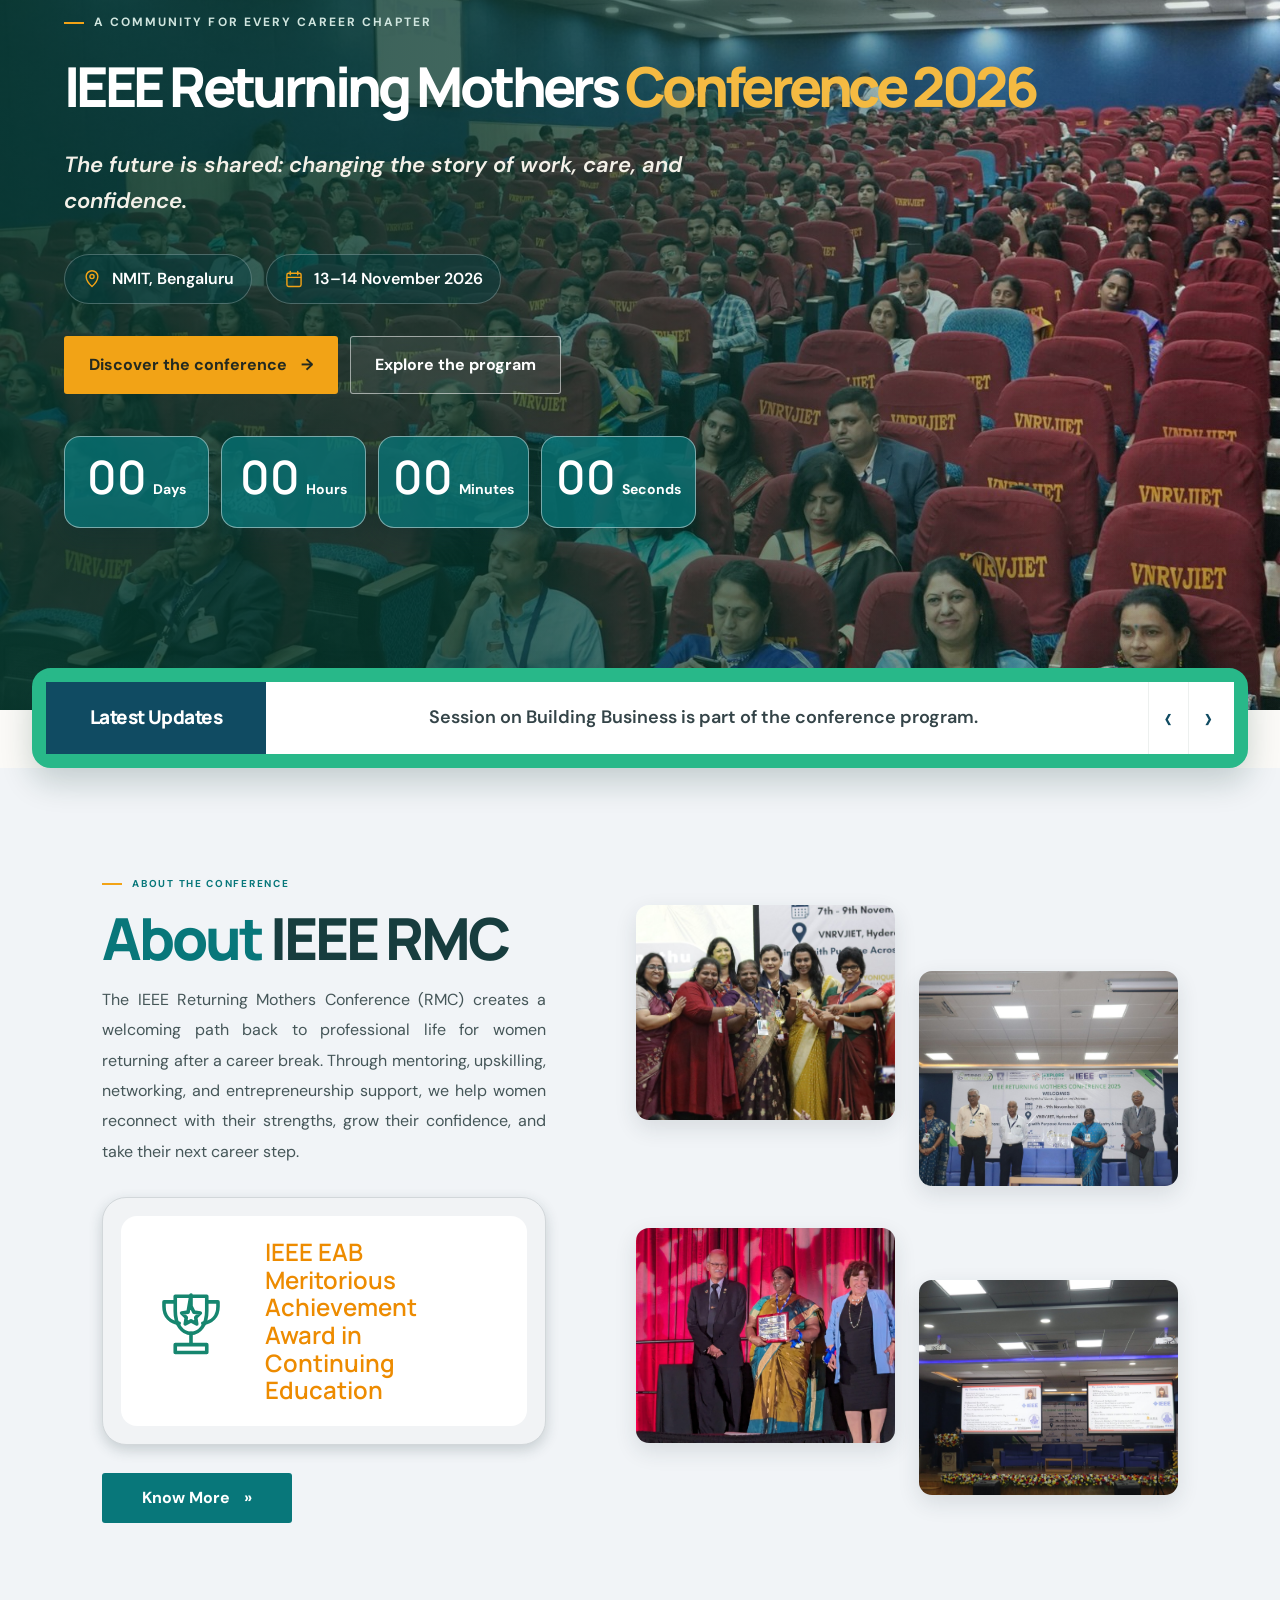
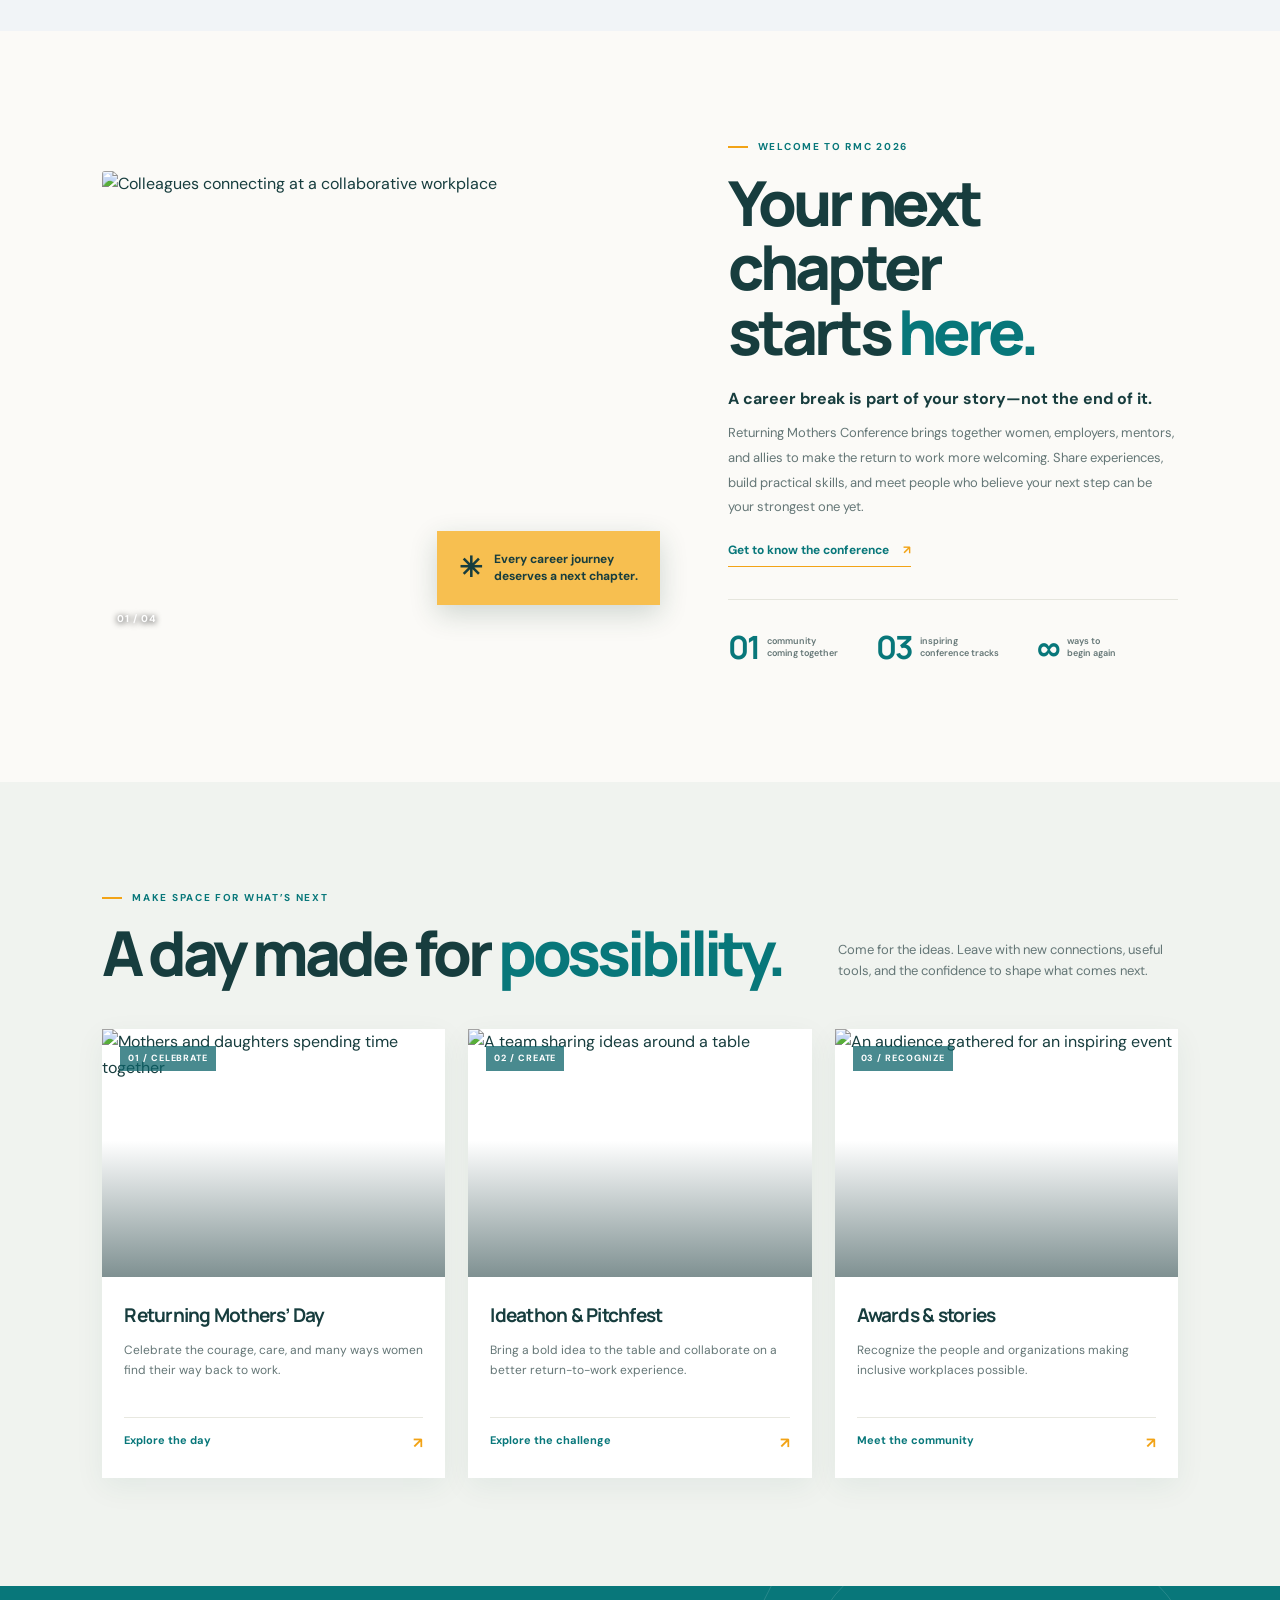
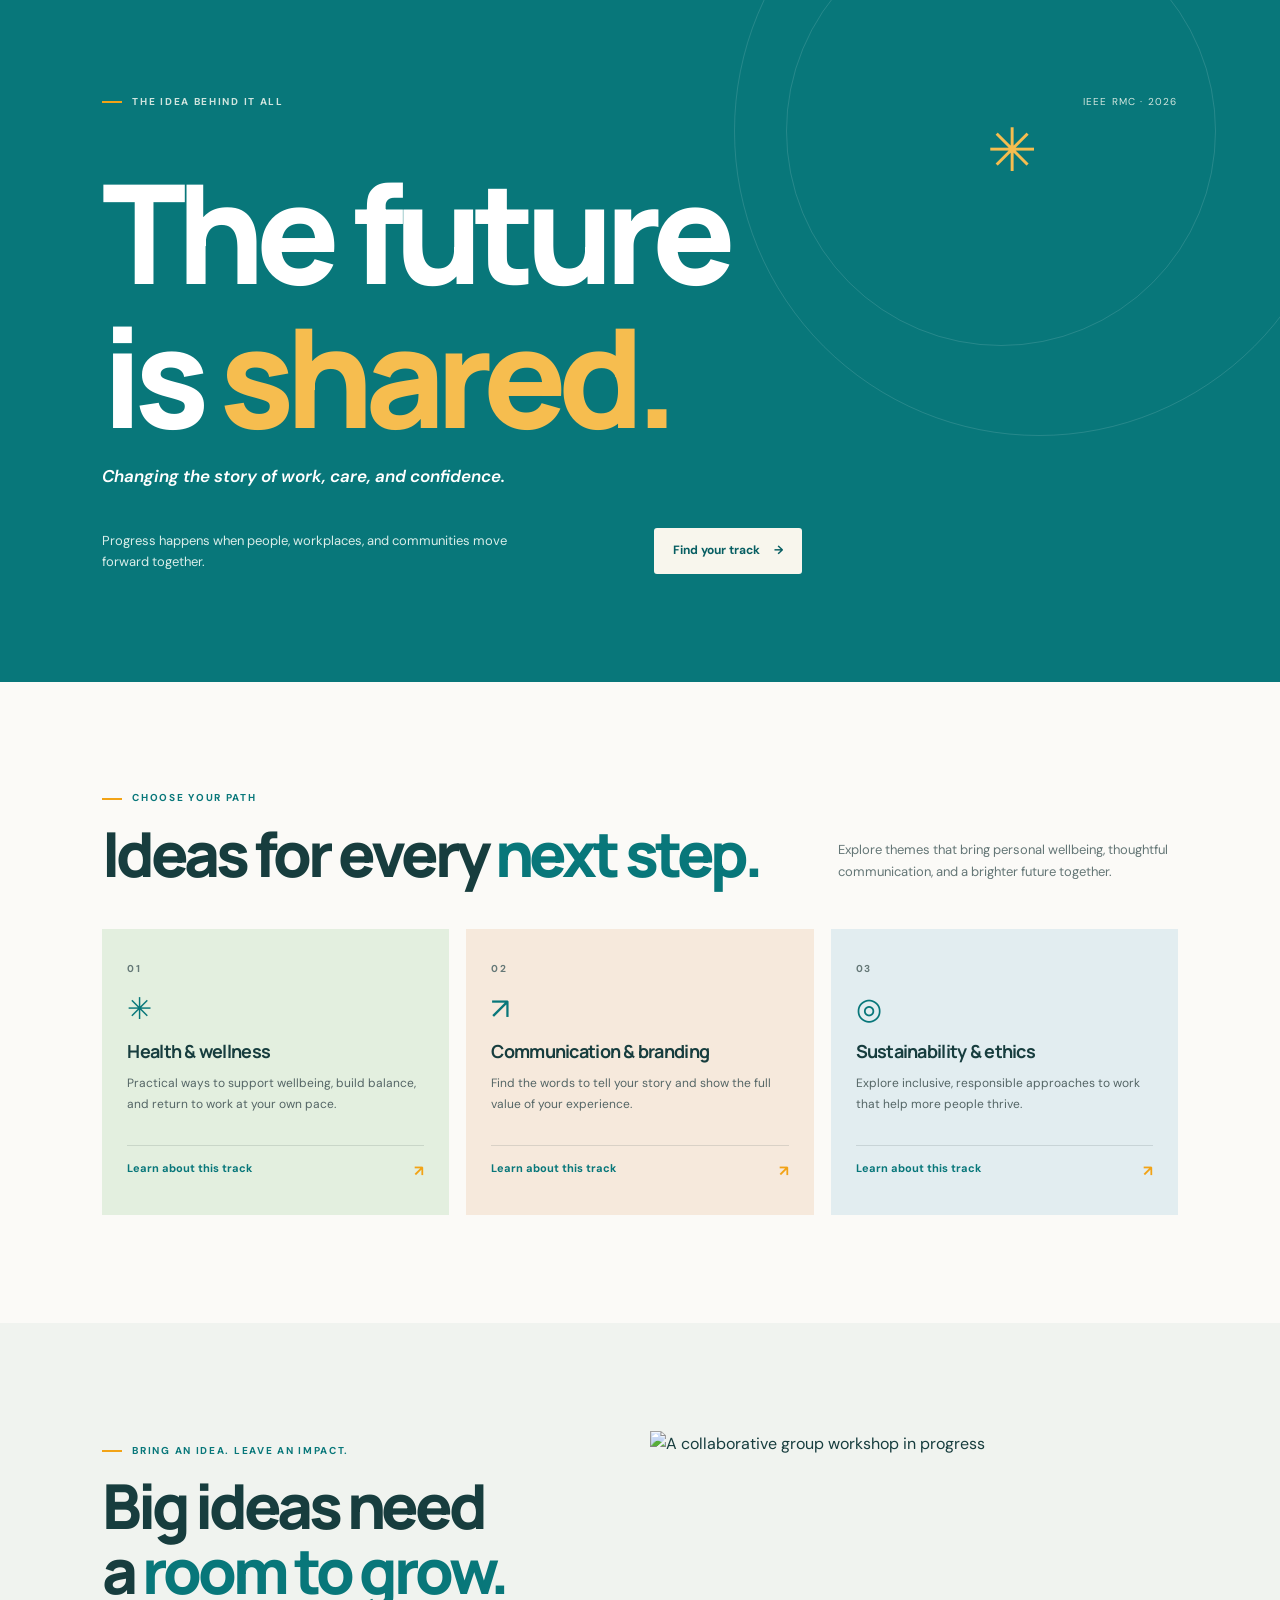
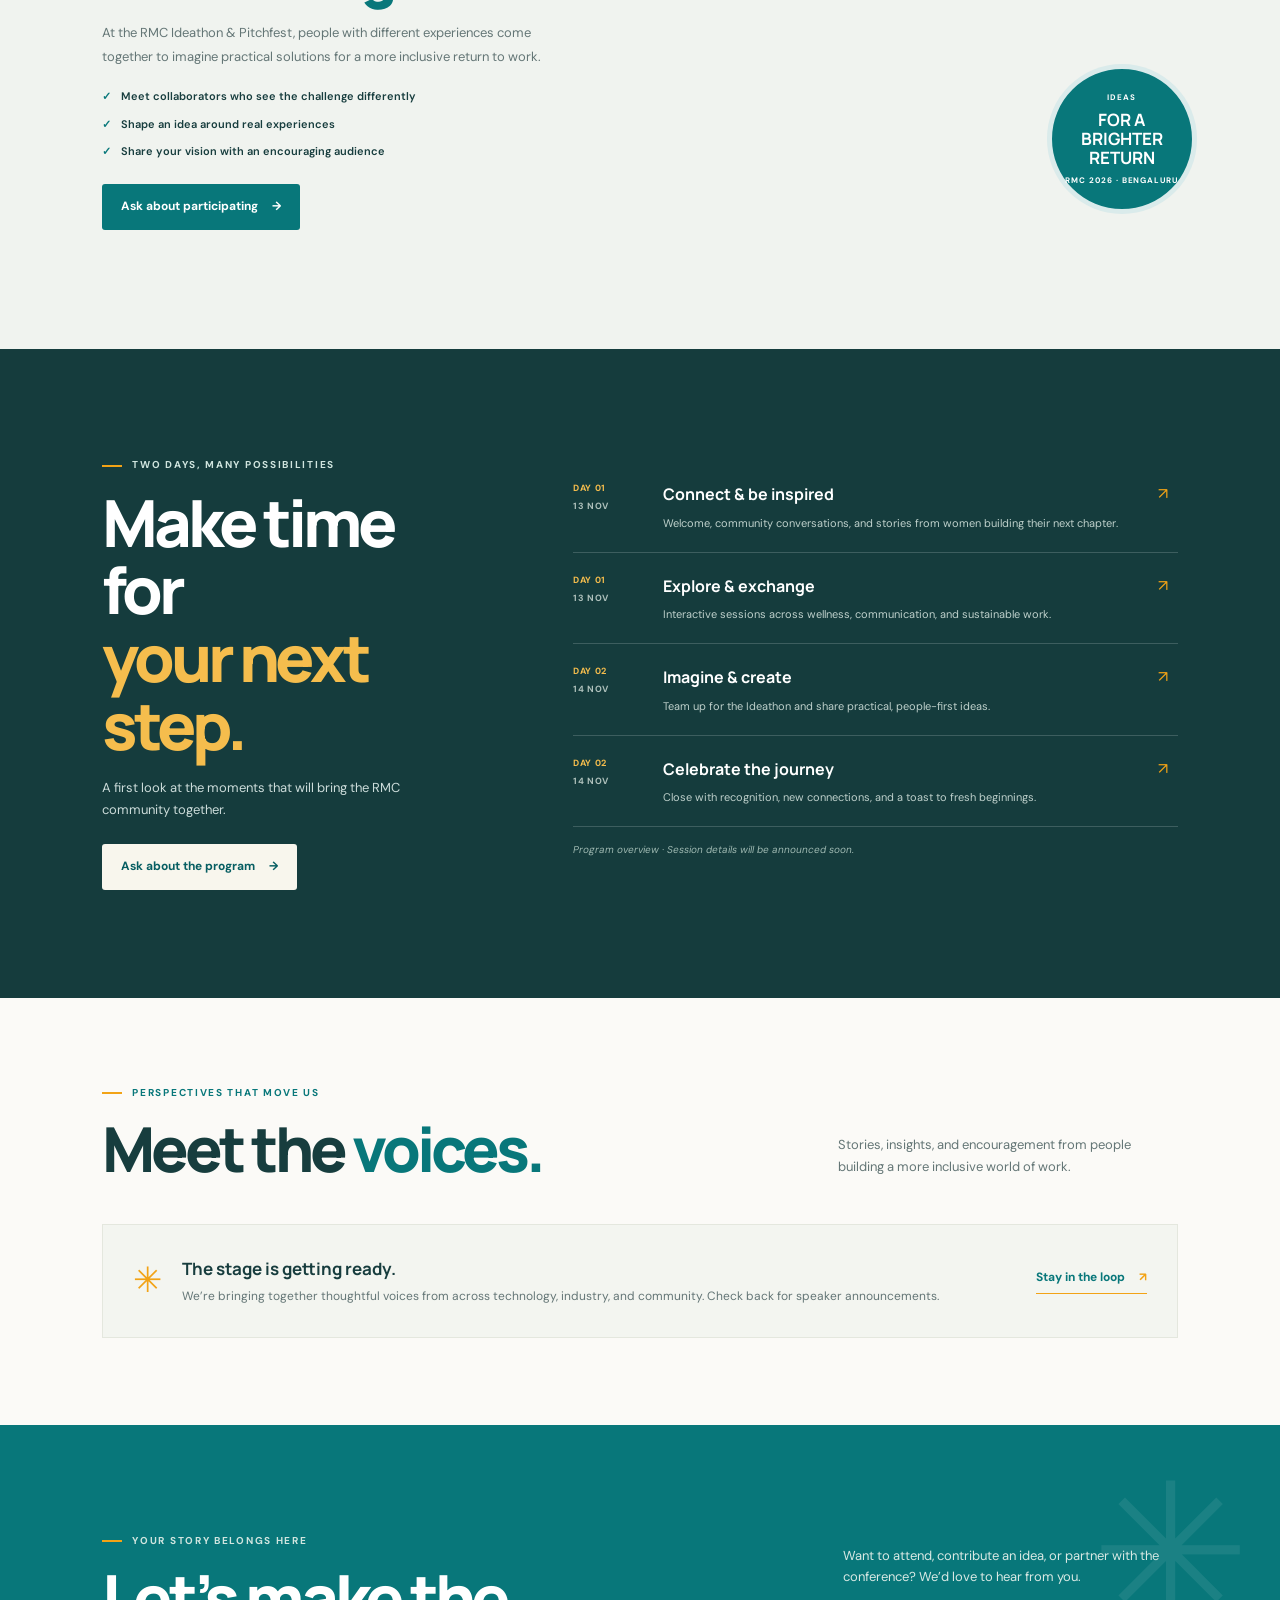
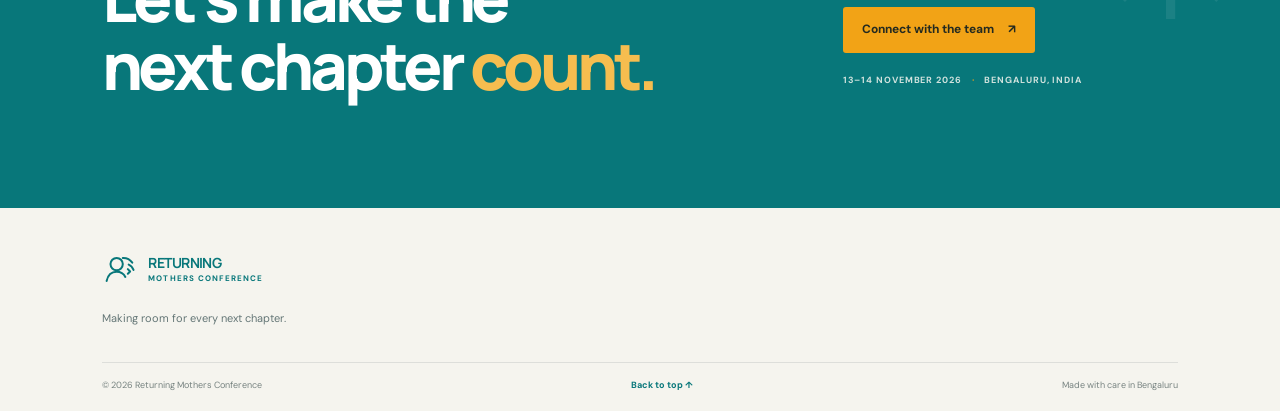
==== index.html @ a7d0e3f1 "Chnaged photos of About" ====
<!doctype html>
<html lang="en">
  <head>
    <meta charset="utf-8">
    <meta name="viewport" content="width=device-width, initial-scale=1">
    <meta name="theme-color" content="#08777a">
    <meta name="description" content="Join the IEEE Returning Mothers Conference 2026 in Bengaluru for a day of connection, ideas, and fresh starts.">
    <title>Returning Mothers Conference 2026 | IEEE RMC</title>
    <link rel="preconnect" href="https://fonts.googleapis.com">
    <link rel="preconnect" href="https://fonts.gstatic.com" crossorigin>
    <link href="https://fonts.googleapis.com/css2?family=DM+Sans:wght@400;500;600;700&family=Manrope:wght@400;500;600;700;800&display=swap" rel="stylesheet">
    <link rel="stylesheet" href="styles.css">
    <script src="script.js" defer></script>
  </head>
  <body>
    <main>
      <section class="hero" id="home">
        <div class="hero-slideshow" aria-hidden="true">
          <img class="hero-slide is-active" src="Home%20Page%20Images/Hero%20Originals/DSC06038-1-scaled.jpg" alt="">
          <img class="hero-slide" src="Home%20Page%20Images/Hero%20Originals/DSC06054-scaled.jpg" alt="">
          <img class="hero-slide" src="Home%20Page%20Images/Hero%20Originals/DSC06164-scaled.jpg" alt="">
          <img class="hero-slide" src="Home%20Page%20Images/Hero%20Originals/DSC06186-scaled.jpg" alt="">
          <img class="hero-slide" src="Home%20Page%20Images/Hero%20Originals/IMG_0102.jpg" alt="">
          <img class="hero-slide" src="Home%20Page%20Images/Hero%20Originals/IMG_0300.jpg" alt="">
          <img class="hero-slide" src="Home%20Page%20Images/Hero%20Originals/IMG_0413-scaled.jpg" alt="">
          <img class="hero-slide" src="Home%20Page%20Images/Hero%20Originals/IMG_0472-1-scaled.jpg" alt="">
          <img class="hero-slide" src="Home%20Page%20Images/Hero%20Originals/IMG_0569-scaled.jpg" alt="">
          <img class="hero-slide" src="Home%20Page%20Images/Hero%20Originals/IMG_5854-scaled.jpg" alt="">
        </div>
        <div class="hero-shade" aria-hidden="true"></div>
        <div class="hero-content">
          <p class="eyebrow eyebrow-light"><span></span> A community for every career chapter</p>
          <h1>IEEE Returning Mothers <span>Conference 2026</span></h1>
          <p class="hero-theme">The future is shared: changing the story of work, care, and confidence.</p>
          <div class="event-details">
            <span><svg viewBox="0 0 24 24" aria-hidden="true"><path d="M12 21s7-6.2 7-12a7 7 0 1 0-14 0c0 5.8 7 12 7 12Z"/><circle cx="12" cy="9" r="2.5"/></svg> NMIT, Bengaluru</span>
            <span><svg viewBox="0 0 24 24" aria-hidden="true"><rect x="3.5" y="5" width="17" height="16" rx="2"/><path d="M7.5 3v4M16.5 3v4M4 10h16"/></svg> 13–14 November 2026</span>
          </div>
          <div class="hero-actions">
            <a class="button button-gold" href="#about">Discover the conference <span aria-hidden="true">→</span></a>
            <a class="button button-outline" href="#program">Explore the program</a>
          </div>
          <div class="countdown-wrap" aria-label="Countdown to the conference">
            <div class="countdown-item"><strong data-countdown="days">--</strong><span>Days</span></div>
            <div class="countdown-item"><strong data-countdown="hours">--</strong><span>Hours</span></div>
            <div class="countdown-item"><strong data-countdown="minutes">--</strong><span>Minutes</span></div>
            <div class="countdown-item"><strong data-countdown="seconds">--</strong><span>Seconds</span></div>
          </div>
        </div>
       
      </section>

      <section class="latest-updates" aria-label="Latest updates">
        <h2 class="latest-updates-label">Latest Updates</h2>
        <p class="latest-update-message" aria-live="polite">Session on Building Business is part of the conference program.</p>
        <div class="latest-update-controls">
          <button class="latest-update-button" type="button" data-update-direction="-1" aria-label="Previous update">‹</button>
          <button class="latest-update-button" type="button" data-update-direction="1" aria-label="Next update">›</button>
        </div>
      </section>

      <section class="about-rmc section-pad" id="about">
        <div class="about-rmc-copy">
          <p class="eyebrow"><span></span> About the conference</p>
          <h2>About <em>IEEE RMC</em></h2>
          <p class="about-rmc-description">The IEEE Returning Mothers Conference (RMC) creates a welcoming path back to professional life for women returning after a career break. Through mentoring, upskilling, networking, and entrepreneurship support, we help women reconnect with their strengths, grow their confidence, and take their next career step.</p>
          <div class="about-rmc-award">
            <svg viewBox="0 0 64 64" fill="none" aria-hidden="true">
              <path d="M18 10h28v13c0 12-6.2 20-14 20s-14-8-14-20V10Z" stroke="currentColor" stroke-width="3.2" stroke-linejoin="round"/>
              <path d="M18 15H8v4c0 9 5.7 14 13.5 15M46 15h10v4c0 9-5.7 14-13.5 15M32 43v10m-10 0h20m-24 0h28v7H18v-7Zm14-34 2.6 5.1 5.7.8-4.1 4 .9 5.7-5.1-2.7-5.1 2.7.9-5.7-4.1-4 5.7-.8L32 9Z" stroke="currentColor" stroke-width="3.2" stroke-linecap="round" stroke-linejoin="round"/>
            </svg>
            <p>IEEE EAB Meritorious<br>Achievement Award in<br>Continuing Education</p>
          </div>
          <a class="button button-teal about-rmc-link" href="#rmday">Know More <span aria-hidden="true">»</span></a>
        </div>
        <div class="about-rmc-gallery" aria-label="Highlights from the IEEE Returning Mothers Conference">
          <img class="about-rmc-photo about-rmc-photo-one" src="Home%20Page%20Images/Hero%20Originals/IMG_0102.jpg" alt="Conference participants celebrating together on stage">
          <img class="about-rmc-photo about-rmc-photo-two" src="Home%20Page%20Images/Hero%20Originals/IMG_0413-scaled.jpg" alt="A session in progress at the conference">
          <img class="about-rmc-photo about-rmc-photo-three" src="Home%20Page%20Images/award.jpeg" alt="IEEE award presented at the Returning Mothers Conference">
          <img class="about-rmc-photo about-rmc-photo-four" src="Home%20Page%20Images/Hero%20Originals/IMG_0569-scaled.jpg" alt="Conference speakers and participants sharing a moment">
        </div>
      </section>

      <section class="intro-section section-pad" id="career-journey">
        <div class="intro-photo">
          <img src="https://images.unsplash.com/photo-1521737711867-e3b97375f902?auto=format&amp;fit=crop&amp;w=1100&amp;q=85" alt="Colleagues connecting at a collaborative workplace">
          <div class="photo-note"><span class="note-icon">✳</span><span>Every career journey<br>deserves a next chapter.</span></div>
          <span class="photo-index">01 / 04</span>
        </div>
        <div class="intro-copy">
          <p class="eyebrow"><span></span> Welcome to RMC 2026</p>
          <h2>Your next chapter<br>starts <em>here.</em></h2>
          <p class="lead">A career break is part of your story—not the end of it.</p>
          <p>Returning Mothers Conference brings together women, employers, mentors, and allies to make the return to work more welcoming. Share experiences, build practical skills, and meet people who believe your next step can be your strongest one yet.</p>
          <a class="text-link" href="#rmday">Get to know the conference <span aria-hidden="true">↗</span></a>
          <div class="intro-stats">
            <div><strong>01</strong><span>community<br>coming together</span></div>
            <div><strong>03</strong><span>inspiring<br>conference tracks</span></div>
            <div><strong>∞</strong><span>ways to<br>begin again</span></div>
          </div>
        </div>
      </section>

      <section class="experience-section section-pad" id="rmday">
        <div class="section-heading">
          <div><p class="eyebrow"><span></span> Make space for what’s next</p><h2>A day made for <em>possibility.</em></h2></div>
          <p>Come for the ideas. Leave with new connections, useful tools, and the confidence to shape what comes next.</p>
        </div>
        <div class="experience-grid">
          <article class="experience-card">
            <img src="https://images.unsplash.com/photo-1511632765486-a01980e01a18?auto=format&amp;fit=crop&amp;w=900&amp;q=85" alt="Mothers and daughters spending time together">
            <span class="card-number">01 / CELEBRATE</span>
            <div class="experience-card-copy"><h3>Returning Mothers’ Day</h3><p>Celebrate the courage, care, and many ways women find their way back to work.</p><a href="#program" aria-label="Learn about Returning Mothers’ Day">Explore the day <span>↗</span></a></div>
          </article>
          <article class="experience-card">
            <img src="https://images.unsplash.com/photo-1556761175-b413da4baf72?auto=format&amp;fit=crop&amp;w=900&amp;q=85" alt="A team sharing ideas around a table">
            <span class="card-number">02 / CREATE</span>
            <div class="experience-card-copy"><h3>Ideathon &amp; Pitchfest</h3><p>Bring a bold idea to the table and collaborate on a better return-to-work experience.</p><a href="#ideathon" aria-label="Learn about the Ideathon and Pitchfest">Explore the challenge <span>↗</span></a></div>
          </article>
          <article class="experience-card">
            <img src="https://images.unsplash.com/photo-1523580494863-6f3031224c94?auto=format&amp;fit=crop&amp;w=900&amp;q=85" alt="An audience gathered for an inspiring event">
            <span class="card-number">03 / RECOGNIZE</span>
            <div class="experience-card-copy"><h3>Awards &amp; stories</h3><p>Recognize the people and organizations making inclusive workplaces possible.</p><a href="#contact" aria-label="Learn about awards and nominations">Meet the community <span>↗</span></a></div>
          </article>
        </div>
      </section>

      <section class="theme-section section-pad" id="theme">
        <div class="theme-topline"><p class="eyebrow eyebrow-light"><span></span> The idea behind it all</p><span>IEEE RMC · 2026</span></div>
        <h2>The future<br>is <em>shared.</em></h2>
        <p class="theme-caption">Changing the story of work, care, and confidence.</p>
        <div class="theme-bottom"><p>Progress happens when people, workplaces, and communities move forward together.</p><a class="button button-light" href="#tracks">Find your track <span aria-hidden="true">→</span></a></div>
        <span class="theme-orbit orbit-one"></span><span class="theme-orbit orbit-two"></span><span class="theme-star" aria-hidden="true">✳</span>
      </section>

      <section class="tracks-section section-pad" id="tracks">
        <div class="section-heading">
          <div><p class="eyebrow"><span></span> Choose your path</p><h2>Ideas for every <em>next step.</em></h2></div>
          <p>Explore themes that bring personal wellbeing, thoughtful communication, and a brighter future together.</p>
        </div>
        <div class="tracks-grid">
          <article class="track-card track-green"><span class="track-count">01</span><span class="track-symbol" aria-hidden="true">✳</span><h3>Health &amp; wellness</h3><p>Practical ways to support wellbeing, build balance, and return to work at your own pace.</p><a href="#contact" aria-label="Ask about the health and wellness track">Learn about this track <span>↗</span></a></article>
          <article class="track-card track-peach"><span class="track-count">02</span><span class="track-symbol" aria-hidden="true">↗</span><h3>Communication &amp; branding</h3><p>Find the words to tell your story and show the full value of your experience.</p><a href="#contact" aria-label="Ask about the communication and branding track">Learn about this track <span>↗</span></a></article>
          <article class="track-card track-blue"><span class="track-count">03</span><span class="track-symbol" aria-hidden="true">◎</span><h3>Sustainability &amp; ethics</h3><p>Explore inclusive, responsible approaches to work that help more people thrive.</p><a href="#contact" aria-label="Ask about the sustainability and ethics track">Learn about this track <span>↗</span></a></article>
        </div>
      </section>

      <section class="ideathon-section section-pad" id="ideathon">
        <div class="ideathon-copy">
          <p class="eyebrow"><span></span> Bring an idea. Leave an impact.</p>
          <h2>Big ideas need<br>a <em>room to grow.</em></h2>
          <p>At the RMC Ideathon &amp; Pitchfest, people with different experiences come together to imagine practical solutions for a more inclusive return to work.</p>
          <ul class="check-list"><li>Meet collaborators who see the challenge differently</li><li>Shape an idea around real experiences</li><li>Share your vision with an encouraging audience</li></ul>
          <a class="button button-teal" href="#contact">Ask about participating <span aria-hidden="true">→</span></a>
        </div>
        <div class="ideathon-visual">
          <img src="https://images.unsplash.com/photo-1531482615713-2afd69097998?auto=format&amp;fit=crop&amp;w=1050&amp;q=85" alt="A collaborative group workshop in progress">
          <div class="ideathon-badge"><span>IDEAS</span><strong>FOR A<br>BRIGHTER<br>RETURN</strong><span>RMC 2026 · BENGALURU</span></div>
        </div>
      </section>

      <section class="program-section section-pad" id="program">
        <div class="program-intro"><p class="eyebrow eyebrow-light"><span></span> Two days, many possibilities</p><h2>Make time for<br><em>your next step.</em></h2><p>A first look at the moments that will bring the RMC community together.</p><a class="button button-light" href="#contact">Ask about the program <span aria-hidden="true">→</span></a></div>
        <div class="program-list">
          <article class="program-row"><span class="program-day">DAY 01 <small>13 NOV</small></span><div><h3>Connect &amp; be inspired</h3><p>Welcome, community conversations, and stories from women building their next chapter.</p></div><span class="program-arrow" aria-hidden="true">↗</span></article>
          <article class="program-row"><span class="program-day">DAY 01 <small>13 NOV</small></span><div><h3>Explore &amp; exchange</h3><p>Interactive sessions across wellness, communication, and sustainable work.</p></div><span class="program-arrow" aria-hidden="true">↗</span></article>
          <article class="program-row"><span class="program-day">DAY 02 <small>14 NOV</small></span><div><h3>Imagine &amp; create</h3><p>Team up for the Ideathon and share practical, people-first ideas.</p></div><span class="program-arrow" aria-hidden="true">↗</span></article>
          <article class="program-row"><span class="program-day">DAY 02 <small>14 NOV</small></span><div><h3>Celebrate the journey</h3><p>Close with recognition, new connections, and a toast to fresh beginnings.</p></div><span class="program-arrow" aria-hidden="true">↗</span></article>
          <p class="program-note">Program overview · Session details will be announced soon.</p>
        </div>
      </section>

      <section class="speakers-section section-pad" id="speakers">
        <div class="section-heading">
          <div><p class="eyebrow"><span></span> Perspectives that move us</p><h2>Meet the <em>voices.</em></h2></div>
          <p>Stories, insights, and encouragement from people building a more inclusive world of work.</p>
        </div>
        <div class="speakers-note"><span class="speakers-note-icon">✳</span><div><h3>The stage is getting ready.</h3><p>We’re bringing together thoughtful voices from across technology, industry, and community. Check back for speaker announcements.</p></div><a class="text-link" href="#contact">Stay in the loop <span aria-hidden="true">↗</span></a></div>
      </section>

      <section class="contact-section section-pad" id="contact">
        <div><p class="eyebrow eyebrow-light"><span></span> Your story belongs here</p><h2>Let’s make the<br>next chapter <em>count.</em></h2></div>
        <div class="contact-copy"><p>Want to attend, contribute an idea, or partner with the conference? We’d love to hear from you.</p><a class="button button-gold" href="mailto:info@ieeereturningmothers.in">Connect with the team <span aria-hidden="true">↗</span></a><span class="contact-date">13–14 NOVEMBER 2026 <i>·</i> BENGALURU, INDIA</span></div>
        <span class="contact-spark" aria-hidden="true">✳</span>
      </section>
    </main>

    <footer class="site-footer">
      <a class="brand footer-brand" href="#home" aria-label="Returning Mothers Conference home">
        <span class="brand-mark" aria-hidden="true"><svg viewBox="0 0 48 48" fill="none"><circle cx="19" cy="17" r="8" stroke="currentColor" stroke-width="2.6"/><path d="M6 39c1.7-8 6-12 13-12 5.2 0 9 2.2 11.3 6.7M27 9c5.2-.2 9.5 2 12.3 6.1m-4.7 2.5c2.9 1.2 5 3.5 6.3 7m-7.4-1.1 3 3-3 3" stroke="currentColor" stroke-width="2.6" stroke-linecap="round" stroke-linejoin="round"/></svg></span>
        <span class="brand-copy"><strong>RETURNING</strong><span>MOTHERS CONFERENCE</span></span>
      </a>
      <p>Making room for every next chapter.</p>
      <div class="footer-bottom"><span>© 2026 Returning Mothers Conference</span><a href="#home">Back to top ↑</a><span>Made with care in Bengaluru</span></div>
    </footer>
  </body>
</html>
---- styles.css ----
:root {
  --teal: #08777a;
  --deep-teal: #075e62;
  --ink: #173d3e;
  --gold: #f2a316;
  --paper: #fbfaf7;
  --muted: #647676;
  --font-display: "Manrope", "DM Sans", sans-serif;
  --font-body: "DM Sans", Arial, sans-serif;
}

* { box-sizing: border-box; }
html { scroll-behavior: smooth; scroll-padding-top: 100px; }
body { margin: 0; color: var(--ink); background: var(--paper); font-family: var(--font-body); font-size: 16px; line-height: 1.65; }
img { display: block; max-width: 100%; }
a { color: inherit; text-decoration: none; }
button { font: inherit; }
.announcement { display: flex; justify-content: center; gap: 13px; padding: 8px 20px; color: #fff; background: var(--deep-teal); font-size: 11px; font-weight: 600; letter-spacing: .08em; text-transform: uppercase; }
.announcement-divider { color: var(--gold); }
.site-header { display: flex; align-items: center; min-height: 88px; padding: 12px max(5.8vw, 24px); background: rgba(251,250,247,.97); box-shadow: 0 6px 25px rgba(18,56,53,.07); }
.brand { display: inline-flex; align-items: center; flex: 0 0 auto; gap: 9px; color: var(--teal); }
.brand-mark { display: grid; width: 43px; height: 43px; place-items: center; }
.brand-mark svg { width: 100%; }
.brand-copy { display: flex; flex-direction: column; line-height: 1.12; }
.brand-copy strong { font-family: var(--font-display); font-size: 14px; letter-spacing: -.04em; }
.brand-copy span { margin-top: 3px; font-size: 8px; font-weight: 700; letter-spacing: .13em; }
.brand-year { align-self: center; margin-left: 5px; padding-left: 9px; border-left: 1px solid #d9d8ce; color: var(--gold); font-size: 11px; font-weight: 700; }
.hero { position: relative; display: flex; min-height: 710px; align-items: center; overflow: hidden; color: white; background: #263b3a; }
.hero-slideshow { position: absolute; z-index: 0; inset: 0; overflow: hidden; background: #263b3a; }
.hero-slide { position: absolute; inset: 0; width: 100%; height: 100%; object-fit: cover; object-position: center 47%; opacity: 0; transition: opacity 1.5s ease; }
.hero-slide.is-active { z-index: 1; opacity: 1; }
.hero-shade { position: absolute; z-index: 2; inset: 0; background: linear-gradient(90deg, rgba(5,54,43,.84) 0%, rgba(5,54,43,.76) 36%, rgba(5,54,43,.52) 58%, rgba(5,54,43,.2) 82%, rgba(5,54,43,.06) 100%), linear-gradient(0deg, rgba(5,54,43,.2), transparent 48%); }
.hero-content { position: relative; z-index: 3; width: min(1100px, 100%); padding: 77px 8vw 110px; transform: translateY(-68px); }
.hero-content > .eyebrow { margin-bottom: 24px; font-size: 12px; }
.eyebrow { display: flex; align-items: center; gap: 10px; margin: 0 0 15px; color: var(--teal); font-size: 10px; font-weight: 700; letter-spacing: .17em; text-transform: uppercase; }
.eyebrow > span { display: inline-block; width: 20px; height: 2px; background: var(--gold); }
.eyebrow-light { color: #d0e5df; }
.hero h1, h2 { margin: 0; font-family: var(--font-display); font-weight: 800; letter-spacing: -.065em; line-height: 1.04; }
.hero h1 { max-width: 790px; font-size: clamp(50px, 7.2vw, 90px); line-height: 1.1; }
.hero h1 span { color: #f4ba42; }
.hero-theme { max-width: 720px; margin: 30px 0 34px; color: #f4f1e9; font-size: clamp(17px, 2vw, 22px); font-style: italic; font-weight: 600; }
.event-details { display: flex; flex-wrap: wrap; gap: 14px; }
.event-details span { display: flex; align-items: center; gap: 10px; padding: 11px 17px; border: 1px solid #ffffff3f; border-radius: 30px; background: #063e4080; font-size: 16px; font-weight: 600; }
.event-details svg { width: 20px; height: 20px; fill: none; stroke: var(--gold); stroke-linecap: round; stroke-linejoin: round; stroke-width: 1.7; }
.hero-actions { display: flex; flex-wrap: wrap; gap: 12px; margin-top: 32px; }
.hero-actions .button { min-height: 56px; padding: 15px 24px; font-size: 16px; }
.button { display: inline-flex; min-height: 46px; align-items: center; justify-content: center; gap: 14px; padding: 11px 18px; border: 1px solid transparent; border-radius: 3px; font-size: 12px; font-weight: 700; transition: transform .2s ease, background .2s ease; }
.button:hover { transform: translateY(-2px); }
.button-gold { color: #242a20; background: var(--gold); }
.button-gold:hover { background: #ffc145; }
.button-outline { border-color: #ffffff88; color: white; background: #ffffff12; }
.button-outline:hover { background: #ffffff24; }
.button-teal { color: white; background: var(--teal); }
.button-teal:hover { background: var(--deep-teal); }
.button-light { color: var(--deep-teal); background: #f8f6ed; }
.button-light:hover { background: white; }
.countdown-wrap { display: flex; max-width: 650px; gap: 12px; margin-top: 42px; }
.countdown-item { display: flex; min-width: 145px; min-height: 92px; align-items: baseline; justify-content: center; gap: 6px; padding: 17px 14px; border: 1px solid #ffffff73; border-radius: 16px; background: #08777abd; box-shadow: 0 9px 25px #072c2e40; }
.countdown-item strong { font-family: var(--font-display); font-size: 46px; font-weight: 600; line-height: 1; }
.countdown-item span { font-size: 14px; font-weight: 700; }
.scroll-cue { position: absolute; z-index: 3; right: 6vw; bottom: 35px; display: flex; align-items: center; gap: 10px; color: #eff5ee; font-size: 10px; letter-spacing: .08em; text-transform: uppercase; }
.scroll-cue > span { width: 25px; height: 1px; background: var(--gold); }
.latest-updates { position: relative; z-index: 4; display: flex; width: min(1320px, calc(100% - 64px)); min-height: 100px; align-items: stretch; gap: 0; margin: -42px auto 0; padding: 7px; overflow: hidden; border: 7px solid #28b889; border-radius: 19px; background: #28b889; box-shadow: 0 14px 32px rgba(11, 52, 45, .2); }
.latest-updates-label { display: flex; flex: 0 0 220px; align-items: center; justify-content: center; margin: 0; padding: 12px 20px; color: white; background: #104b62; font-family: var(--font-display); font-size: 19px; font-weight: 800; letter-spacing: -.03em; }
.latest-update-message { display: flex; flex: 1 1 auto; min-width: 0; align-items: center; justify-content: center; margin: 0; padding: 12px 24px; overflow: hidden; color: #344448; background: white; font-size: 18px; font-weight: 600; text-align: center; text-overflow: ellipsis; white-space: nowrap; }
.latest-update-controls { display: flex; flex: 0 0 auto; align-items: stretch; gap: 2px; padding: 0 8px; background: white; }
.latest-update-button { display: grid; width: 38px; place-items: center; border: 0; border-left: 1px solid #edf0ef; color: #104b62; background: white; font-size: 32px; line-height: 1; cursor: pointer; transition: color .2s ease, background .2s ease; }
.latest-update-button:hover { color: var(--teal); background: #eff8f5; }
.latest-update-button:focus-visible { outline: 2px solid var(--gold); outline-offset: -3px; }
.about-rmc { display: grid; grid-template-columns: minmax(0, .9fr) minmax(0, 1.1fr); align-items: center; gap: clamp(42px, 7vw, 100px); overflow: hidden; background: #f1f4f7; }
.about-rmc-copy { max-width: 570px; }
.about-rmc-copy h2 { color: var(--teal); font-size: clamp(40px, 4.6vw, 58px); letter-spacing: -.055em; }
.about-rmc-copy h2 em { color: #173d3e; }
.about-rmc-description { margin: 17px 0 30px; color: #455658; font-size: 16px; line-height: 1.9; text-align: justify; }
.about-rmc-award { position: relative; display: flex; min-height: 210px; align-items: center; gap: 38px; padding: 40px 52px; border: 1px solid #d2d7da; border-radius: 24px; background: #f1f3f5; box-shadow: 0 5px 14px rgba(31, 53, 59, .2); }
.about-rmc-award::before { position: absolute; inset: 18px; border-radius: 16px; background: #fff; content: ""; }
.about-rmc-award svg { position: relative; z-index: 1; flex: 0 0 72px; width: 72px; height: 72px; color: #16866f; animation: trophy-float 2.8s ease-in-out infinite; transform-origin: center bottom; }
@keyframes trophy-float {
  0%, 100% { transform: translateY(0) rotate(0); }
  50% { transform: translateY(-6px) rotate(-3deg); }
}
.about-rmc-award p { position: relative; z-index: 1; margin: 0; color: #ed8b00; font-family: var(--font-display); font-size: 24px; font-weight: 600; line-height: 1.15; }
.about-rmc-link { min-width: 190px; margin-top: 28px; font-size: 16px; }
.about-rmc-gallery { display: grid; min-height: 590px; grid-template-columns: 1fr 1fr; grid-template-rows: 1fr 1fr; align-items: center; gap: 24px; }
.about-rmc-photo { width: 100%; height: 215px; border-radius: 13px; object-fit: cover; box-shadow: 0 8px 22px rgba(31, 53, 59, .12); }
.about-rmc-photo { transition: transform .3s ease, box-shadow .3s ease; }
.about-rmc-photo:hover { z-index: 1; transform: translateY(-5px) scale(1.025); box-shadow: 0 15px 28px rgba(31, 53, 59, .2); }
.about-rmc-photo-one { align-self: start; }
.about-rmc-photo-two { align-self: center; margin-top: 65px; }
.about-rmc-photo-three { align-self: center; margin-bottom: 36px; }
.about-rmc-photo-four { align-self: end; }
.about-rmc.has-motion .about-rmc-copy > *,
.about-rmc.has-motion .about-rmc-photo { opacity: 0; transform: translateY(22px); transition: opacity .7s ease, transform .7s ease; }
.about-rmc.has-motion .about-rmc-copy > *:nth-child(2) { transition-delay: .08s; }
.about-rmc.has-motion .about-rmc-copy > *:nth-child(3) { transition-delay: .16s; }
.about-rmc.has-motion .about-rmc-copy > *:nth-child(4) { transition-delay: .24s; }
.about-rmc.has-motion .about-rmc-copy > *:nth-child(5) { transition-delay: .32s; }
.about-rmc.has-motion .about-rmc-photo-two { transition-delay: .12s; }
.about-rmc.has-motion .about-rmc-photo-three { transition-delay: .24s; }
.about-rmc.has-motion .about-rmc-photo-four { transition-delay: .36s; }
.about-rmc.has-motion.is-visible .about-rmc-copy > *,
.about-rmc.has-motion.is-visible .about-rmc-photo { opacity: 1; transform: translateY(0); }
.section-pad { padding: 108px max(8vw, 24px); }
.intro-section { display: grid; grid-template-columns: 1fr .86fr; align-items: center; gap: clamp(42px, 8vw, 115px); }
.intro-photo { position: relative; min-height: 470px; }
.intro-photo > img { width: 100%; height: 470px; border-radius: 3px 100px 3px 3px; object-fit: cover; }
.photo-note { position: absolute; right: -35px; bottom: 36px; display: flex; align-items: center; gap: 12px; padding: 17px 22px; color: var(--ink); background: #f7bf50; box-shadow: 0 9px 28px #1c423331; font-size: 12px; font-weight: 700; line-height: 1.45; }
.note-icon { font-size: 28px; }
.photo-index { position: absolute; bottom: 14px; left: 15px; color: white; font-size: 10px; font-weight: 700; letter-spacing: .1em; text-shadow: 0 1px 6px #000; }
.intro-copy h2, .section-heading h2, .ideathon-copy h2 { font-size: clamp(38px, 5.1vw, 62px); }
h2 em { color: var(--teal); font-style: normal; }
.intro-copy .lead { margin: 22px 0 9px; font-size: 16px; font-weight: 700; }
.intro-copy > p:not(.eyebrow):not(.lead) { max-width: 540px; margin: 0; color: var(--muted); font-size: 13px; line-height: 1.9; }
.text-link { display: inline-flex; gap: 14px; margin-top: 21px; padding-bottom: 5px; border-bottom: 1px solid var(--gold); color: var(--teal); font-size: 12px; font-weight: 700; }
.text-link span { color: var(--gold); }
.intro-stats { display: flex; gap: clamp(18px, 3vw, 38px); margin-top: 32px; padding-top: 21px; border-top: 1px solid #e5e5dd; }
.intro-stats > div { display: flex; align-items: center; gap: 8px; }
.intro-stats strong { color: var(--teal); font-family: var(--font-display); font-size: 32px; letter-spacing: -.06em; }
.intro-stats span { color: var(--muted); font-size: 9px; font-weight: 600; line-height: 1.4; }
.experience-section { background: #f0f3ef; }
.section-heading { display: flex; align-items: end; justify-content: space-between; gap: 35px; margin-bottom: 43px; }
.section-heading > p { max-width: 340px; margin: 0 0 4px; color: var(--muted); font-size: 13px; }
.experience-grid { display: grid; grid-template-columns: repeat(3, 1fr); gap: 23px; }
.experience-card { position: relative; overflow: hidden; background: white; box-shadow: 0 9px 28px #174a4310; }
.experience-card > img { width: 100%; height: 248px; object-fit: cover; transition: transform .45s ease; }
.experience-card:hover > img { transform: scale(1.04); }
.experience-card::after { position: absolute; inset: 0 0 auto; height: 248px; background: linear-gradient(0deg, #092b2d85, transparent 55%); content: ""; pointer-events: none; }
.card-number { position: absolute; top: 17px; left: 18px; z-index: 1; padding: 5px 8px; color: white; background: #0a6269bd; font-size: 9px; font-weight: 700; letter-spacing: .1em; }
.experience-card-copy { padding: 23px 22px 22px; }
.experience-card h3 { margin: 0; font-family: var(--font-display); font-size: 19px; letter-spacing: -.04em; }
.experience-card p { min-height: 63px; margin: 9px 0 14px; color: var(--muted); font-size: 12px; line-height: 1.7; }
.experience-card-copy > a, .track-card > a { display: flex; justify-content: space-between; padding-top: 13px; border-top: 1px solid #e8e8e0; color: var(--teal); font-size: 11px; font-weight: 700; }
.experience-card-copy > a span, .track-card > a span { color: var(--gold); font-size: 15px; }
.theme-section { position: relative; min-height: 470px; overflow: hidden; color: white; background: var(--teal); }
.theme-topline { position: relative; z-index: 1; display: flex; justify-content: space-between; }
.theme-topline > span { color: #d3e7df; font-size: 10px; letter-spacing: .12em; }
.theme-section h2 { position: relative; z-index: 1; margin-top: 35px; font-size: clamp(72px, 11vw, 138px); }
.theme-section h2 em { color: #f6bd4f; }
.theme-caption { position: relative; z-index: 1; margin: 15px 0 38px; font-size: 17px; font-style: italic; font-weight: 600; }
.theme-bottom { position: relative; z-index: 1; display: flex; align-items: center; justify-content: space-between; gap: 20px; max-width: 700px; }
.theme-bottom p { max-width: 410px; margin: 0; color: #daeeea; font-size: 13px; }
.theme-orbit { position: absolute; border: 1px solid #ffffff20; border-radius: 50%; }
.orbit-one { top: -160px; right: -5%; width: 610px; height: 610px; }
.orbit-two { top: -70px; right: 5%; width: 430px; height: 430px; }
.theme-star { position: absolute; top: 115px; right: 19%; color: #f6bd4f; font-size: 60px; }
.tracks-grid { display: grid; grid-template-columns: repeat(3, 1fr); gap: 17px; }
.track-card { position: relative; min-height: 286px; padding: 25px 25px 22px; }
.track-green { background: #e3efdf; }
.track-peach { background: #f6e9dc; }
.track-blue { background: #e2edf0; }
.track-count { color: #657877; font-size: 10px; font-weight: 700; letter-spacing: .12em; }
.track-symbol { display: block; margin-top: 13px; color: var(--teal); font-size: 30px; line-height: 1; }
.track-card h3 { max-width: 240px; margin: 13px 0 7px; font-family: var(--font-display); font-size: 18px; letter-spacing: -.04em; }
.track-card p { min-height: 58px; margin: 0 0 14px; color: #546565; font-size: 12px; line-height: 1.7; }
.track-card > a { border-color: #132e2a20; }
.ideathon-section { display: grid; grid-template-columns: .85fr 1fr; align-items: center; gap: clamp(45px, 8vw, 100px); background: #f0f3ef; }
.ideathon-copy > p:not(.eyebrow) { max-width: 480px; margin: 18px 0 14px; color: var(--muted); font-size: 13px; line-height: 1.85; }
.check-list { display: grid; gap: 9px; margin: 18px 0 24px; padding: 0; color: var(--ink); font-size: 11px; font-weight: 600; list-style: none; }
.check-list li::before { margin-right: 10px; color: var(--teal); content: "✓"; }
.ideathon-visual { position: relative; }
.ideathon-visual > img { width: 100%; height: 410px; object-fit: cover; }
.ideathon-badge { position: absolute; right: -19px; bottom: 27px; display: flex; width: 150px; height: 150px; flex-direction: column; align-items: center; justify-content: center; border: 5px solid #ffffffd9; border-radius: 50%; color: white; background: var(--teal); text-align: center; }
.ideathon-badge > span { font-size: 8px; font-weight: 700; letter-spacing: .12em; }
.ideathon-badge strong { margin: 7px 0; font-family: var(--font-display); font-size: 17px; line-height: 1.1; }
.program-section { display: grid; grid-template-columns: .74fr 1.26fr; gap: clamp(45px, 9vw, 120px); color: white; background: #153c3d; }
.program-intro h2 { font-size: clamp(43px, 5.4vw, 65px); }
.program-intro h2 em { color: #f5bd4d; }
.program-intro > p:not(.eyebrow) { max-width: 350px; margin: 18px 0 24px; color: #ccdcda; font-size: 13px; }
.program-list { padding-top: 4px; }
.program-row { display: grid; grid-template-columns: 72px 1fr 20px; align-items: start; gap: 18px; padding: 20px 0; border-bottom: 1px solid #ffffff2c; }
.program-day { display: flex; flex-direction: column; color: #f5bd4d; font-size: 9px; font-weight: 700; letter-spacing: .08em; }
.program-day small { margin-top: 3px; color: #afc1bc; font-size: 9px; }
.program-row h3 { margin: 0; font-family: var(--font-display); font-size: 16px; }
.program-row p { margin: 6px 0 0; color: #bed0cb; font-size: 11px; }
.program-arrow { color: var(--gold); }
.program-note { margin: 15px 0 0; color: #9eb8b1; font-size: 10px; font-style: italic; }
.speakers-section { padding-top: 87px; padding-bottom: 87px; }
.speakers-note { display: flex; align-items: center; gap: 20px; padding: 27px 30px; border: 1px solid #e4e7de; background: #f3f5f0; }
.speakers-note-icon { color: var(--gold); font-size: 35px; }
.speakers-note h3 { margin: 0; font-family: var(--font-display); font-size: 17px; }
.speakers-note p { margin: 4px 0 0; color: var(--muted); font-size: 12px; }
.speakers-note .text-link { flex: 0 0 auto; margin: 0 0 0 auto; }
.contact-section { position: relative; display: flex; align-items: center; justify-content: space-between; gap: 40px; overflow: hidden; color: white; background: var(--teal); }
.contact-section h2 { font-size: clamp(42px, 5.4vw, 65px); }
.contact-section h2 em { color: #f6bd4f; }
.contact-copy { position: relative; z-index: 1; max-width: 335px; }
.contact-copy > p { margin: 0 0 19px; color: #d9e9e4; font-size: 13px; }
.contact-date { display: block; margin-top: 20px; color: #d1e3de; font-size: 9px; font-weight: 700; letter-spacing: .1em; }
.contact-date i { padding: 0 7px; color: var(--gold); font-style: normal; }
.contact-spark { position: absolute; top: 35px; right: 30px; color: #ffffff14; font-size: 190px; line-height: 1; }
.site-footer { padding: 43px max(8vw, 24px) 18px; background: #f5f4ee; }
.footer-brand .brand-mark { width: 37px; height: 37px; }
.site-footer > p { margin: 13px 0 35px; color: var(--muted); font-size: 11px; }
.footer-bottom { display: flex; justify-content: space-between; gap: 20px; padding-top: 15px; border-top: 1px solid #dddeda; color: #778380; font-size: 9px; }
.footer-bottom a { color: var(--teal); font-weight: 700; }

@media (min-width: 1440px) {
  .hero { min-height: 790px; }
  .hero-content { width: 100%; padding-right: max(6vw, calc((100vw - 1400px) / 2)); padding-left: max(6vw, calc((100vw - 1400px) / 2)); }
  .hero h1 { max-width: none; font-size: clamp(38px, 4.2vw, 68px); white-space: nowrap; }
}

@media (min-width: 1101px) and (max-width: 1439px) {
  .hero-content { width: 100%; padding-right: 5vw; padding-left: 5vw; }
  .hero h1 { max-width: none; font-size: clamp(34px, 4.3vw, 62px); white-space: nowrap; }
}

@media (max-width: 1100px) {
  .site-header { min-height: 76px; padding-right: 28px; padding-left: 28px; }
  .intro-section { gap: 55px; }
  .intro-photo > img { height: 420px; }
  .intro-photo { min-height: 420px; }
  .section-pad { padding-top: 86px; padding-bottom: 86px; }
}

@media (max-width: 820px) {
  .site-header { min-height: 73px; }
  .hero { min-height: 680px; }
  .hero-content { padding-right: 7vw; padding-left: 7vw; }
  .intro-section, .ideathon-section, .program-section { grid-template-columns: 1fr; }
  .about-rmc { grid-template-columns: 1fr; gap: 35px; }
  .about-rmc-copy { max-width: 680px; }
  .about-rmc-gallery { min-height: 0; grid-template-rows: repeat(2, 190px); }
  .about-rmc-photo { height: 190px; }
  .about-rmc-photo-two { margin-top: 35px; }
  .about-rmc-photo-three { margin-bottom: 20px; }
  .intro-section { gap: 48px; }
  .intro-photo { width: min(560px, calc(100% - 25px)); }
  .intro-copy { max-width: 620px; }
  .experience-grid { gap: 13px; }
  .experience-card > img, .experience-card::after { height: 190px; }
  .experience-card-copy { padding: 18px 16px; }
  .experience-card h3 { font-size: 17px; }
  .experience-card p { min-height: 85px; }
  .track-card { padding: 21px 18px; }
  .track-card h3 { font-size: 16px; }
  .track-card p { min-height: 76px; }
  .ideathon-visual { max-width: 650px; }
  .program-section { gap: 42px; }
  .program-intro { max-width: 570px; }
  .speakers-note { align-items: flex-start; flex-wrap: wrap; }
  .speakers-note .text-link { margin-left: 55px; }
}

@media (max-width: 600px) {
  .announcement { gap: 7px; padding: 8px 10px; font-size: 8px; letter-spacing: .04em; }
  .announcement span:first-child { display: none; }
  .site-header { padding-right: 19px; padding-left: 19px; }
  .brand-mark { width: 38px; height: 38px; }
  .brand-copy strong { font-size: 12px; }
  .brand-copy span { font-size: 7px; }
  .hero { min-height: 690px; align-items: flex-start; }
  .hero-content { padding: 83px 23px 100px; transform: translateY(-32px); }
  .hero-content > .eyebrow { font-size: 10px; }
  .hero h1 { font-size: clamp(48px, 13vw, 70px); }
  .hero-theme { max-width: 380px; margin: 25px 0 30px; font-size: 17px; }
  .event-details { align-items: flex-start; flex-direction: column; gap: 11px; }
  .event-details span { gap: 8px; padding: 10px 15px; font-size: 15px; }
  .event-details svg { width: 19px; height: 19px; }
  .hero-actions { margin-top: 30px; }
  .hero-actions .button { min-height: 52px; padding: 13px 18px; font-size: 14px; }
  .countdown-wrap { display: grid; grid-template-columns: repeat(4, minmax(0, 1fr)); gap: 6px; width: 100%; margin-top: 36px; }
  .countdown-item { min-width: 0; min-height: 76px; flex-direction: column; align-items: center; justify-content: center; gap: 3px; padding: 9px 3px; border-radius: 13px; }
  .countdown-item strong { font-size: clamp(32px, 8.5vw, 39px); }
  .countdown-item span { font-size: 11px; }
  .scroll-cue { right: 23px; bottom: 25px; }
  .latest-updates { width: calc(100% - 32px); min-height: 82px; margin-top: -34px; border-width: 5px; border-radius: 15px; padding: 5px; }
  .latest-updates-label { flex-basis: 112px; padding: 8px; font-size: 13px; }
  .latest-update-message { justify-content: flex-start; padding: 8px 10px; font-size: 12px; text-align: left; }
  .latest-update-controls { gap: 0; padding: 0 2px; }
  .latest-update-button { width: 25px; font-size: 25px; }
  .about-rmc { gap: 28px; }
  .about-rmc-copy h2 { font-size: 40px; }
  .about-rmc-description { font-size: 14px; }
  .about-rmc-award { min-height: 160px; gap: 14px; padding: 28px 22px; border-radius: 19px; }
  .about-rmc-award::before { inset: 11px; border-radius: 12px; }
  .about-rmc-award svg { flex-basis: 54px; width: 54px; height: 54px; }
  .about-rmc-award p { font-size: clamp(14px, 4vw, 19px); }
  .about-rmc-gallery { grid-template-rows: repeat(2, 130px); gap: 12px; }
  .about-rmc-photo { height: 130px; border-radius: 9px; }
  .about-rmc-photo-two { margin-top: 22px; }
  .about-rmc-photo-three { margin-bottom: 14px; }
  .section-pad { padding: 72px 22px; }
  .intro-section { gap: 41px; }
  .intro-photo { width: calc(100% - 13px); min-height: 345px; }
  .intro-photo > img { height: 345px; border-top-right-radius: 70px; }
  .photo-note { right: -14px; bottom: 26px; padding: 12px 14px; font-size: 10px; }
  .intro-copy h2, .section-heading h2, .ideathon-copy h2 { font-size: 43px; }
  .intro-stats { gap: 14px; }
  .intro-stats > div { gap: 5px; }
  .intro-stats strong { font-size: 26px; }
  .intro-stats span { font-size: 8px; }
  .section-heading { align-items: flex-start; flex-direction: column; gap: 14px; margin-bottom: 29px; }
  .section-heading > p { font-size: 12px; }
  .experience-grid, .tracks-grid { grid-template-columns: 1fr; gap: 17px; }
  .experience-card > img, .experience-card::after { height: 230px; }
  .experience-card p { min-height: auto; }
  .theme-section { min-height: 435px; }
  .theme-topline > span { font-size: 8px; }
  .theme-section h2 { margin-top: 58px; font-size: clamp(72px, 19vw, 104px); }
  .theme-caption { max-width: 280px; font-size: 14px; }
  .theme-bottom { align-items: flex-start; flex-direction: column; }
  .theme-bottom p { font-size: 12px; }
  .theme-star { top: 160px; right: 9%; font-size: 39px; }
  .orbit-one { top: 10px; right: -85%; width: 450px; height: 450px; }
  .orbit-two { top: 55px; right: -55%; width: 320px; height: 320px; }
  .track-card { min-height: 245px; padding: 22px; }
  .track-card h3 { font-size: 19px; }
  .track-card p { min-height: auto; }
  .ideathon-section { gap: 35px; }
  .ideathon-visual > img { height: 300px; }
  .ideathon-badge { right: -8px; bottom: 16px; width: 118px; height: 118px; border-width: 4px; }
  .ideathon-badge strong { font-size: 14px; }
  .program-section { gap: 32px; }
  .program-intro h2 { font-size: 47px; }
  .program-row { grid-template-columns: 58px 1fr 16px; gap: 12px; padding: 17px 0; }
  .program-row h3 { font-size: 14px; }
  .program-row p { font-size: 10px; }
  .speakers-note { gap: 12px; padding: 20px; }
  .speakers-note-icon { font-size: 28px; }
  .speakers-note > div { flex: 1; min-width: 200px; }
  .speakers-note .text-link { margin-left: 40px; }
  .contact-section { align-items: flex-start; flex-direction: column; gap: 25px; }
  .contact-copy { max-width: 100%; }
  .contact-spark { top: auto; right: -30px; bottom: 75px; font-size: 125px; }
  .footer-bottom { flex-wrap: wrap; }
  .footer-bottom span:last-child { width: 100%; }
}

@media (prefers-reduced-motion: reduce) {
  *, *::before, *::after { scroll-behavior: auto !important; transition-duration: .01ms !important; }
  .hero-slide { transition: none; }
  .about-rmc-award svg { animation: none; }
  .about-rmc-photo:hover { transform: none; }
}
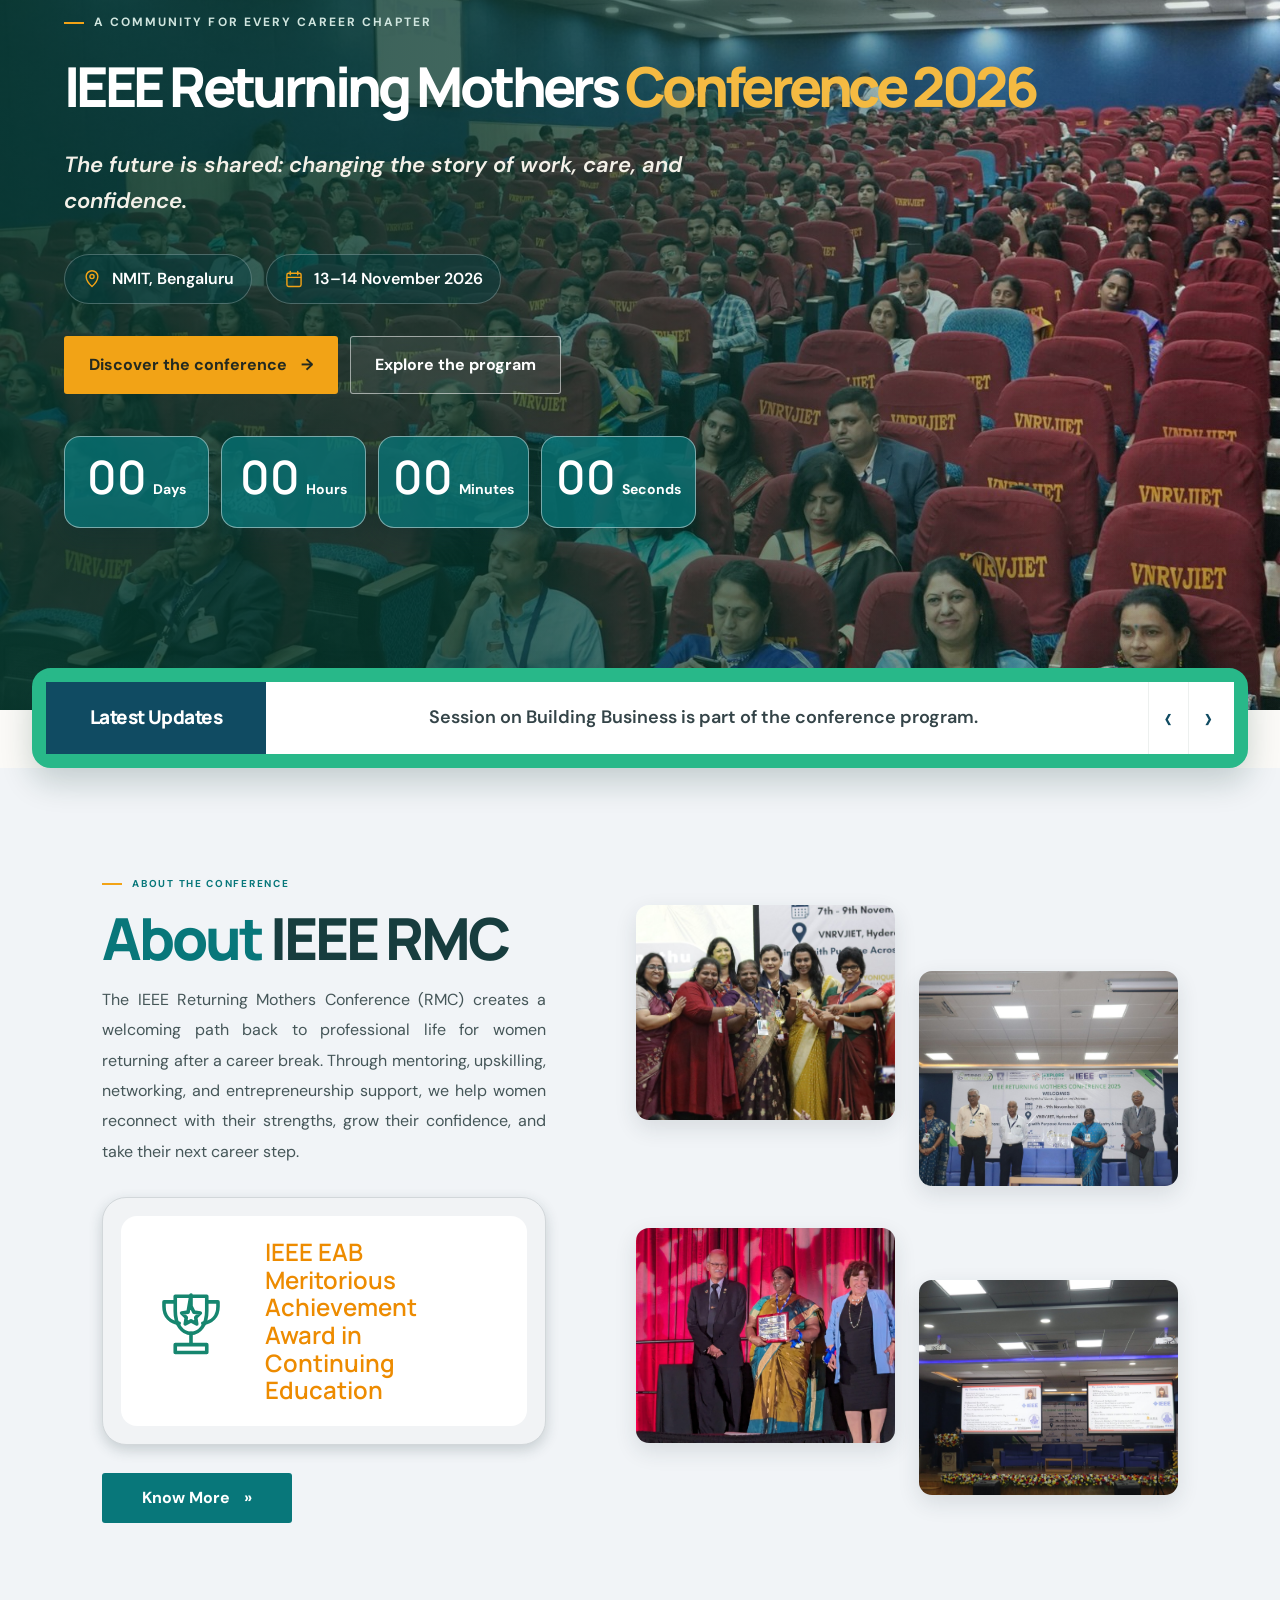
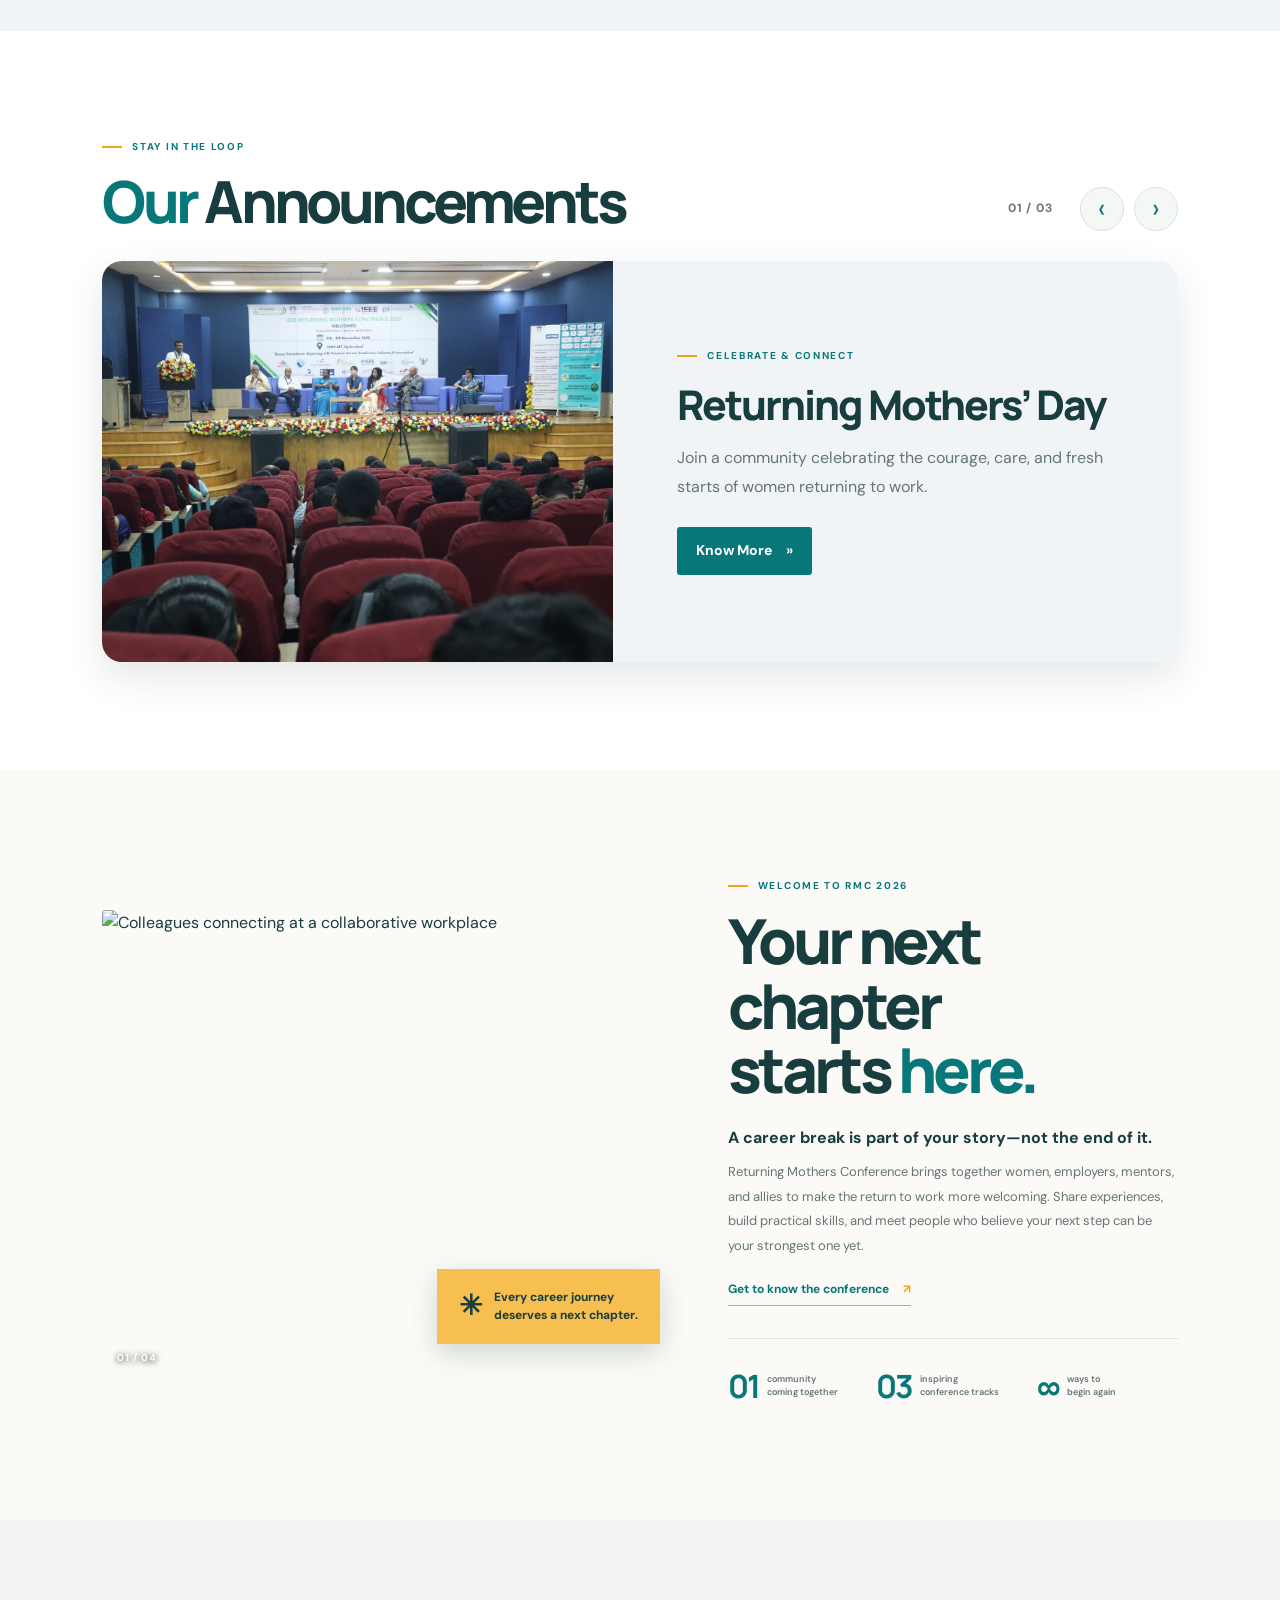
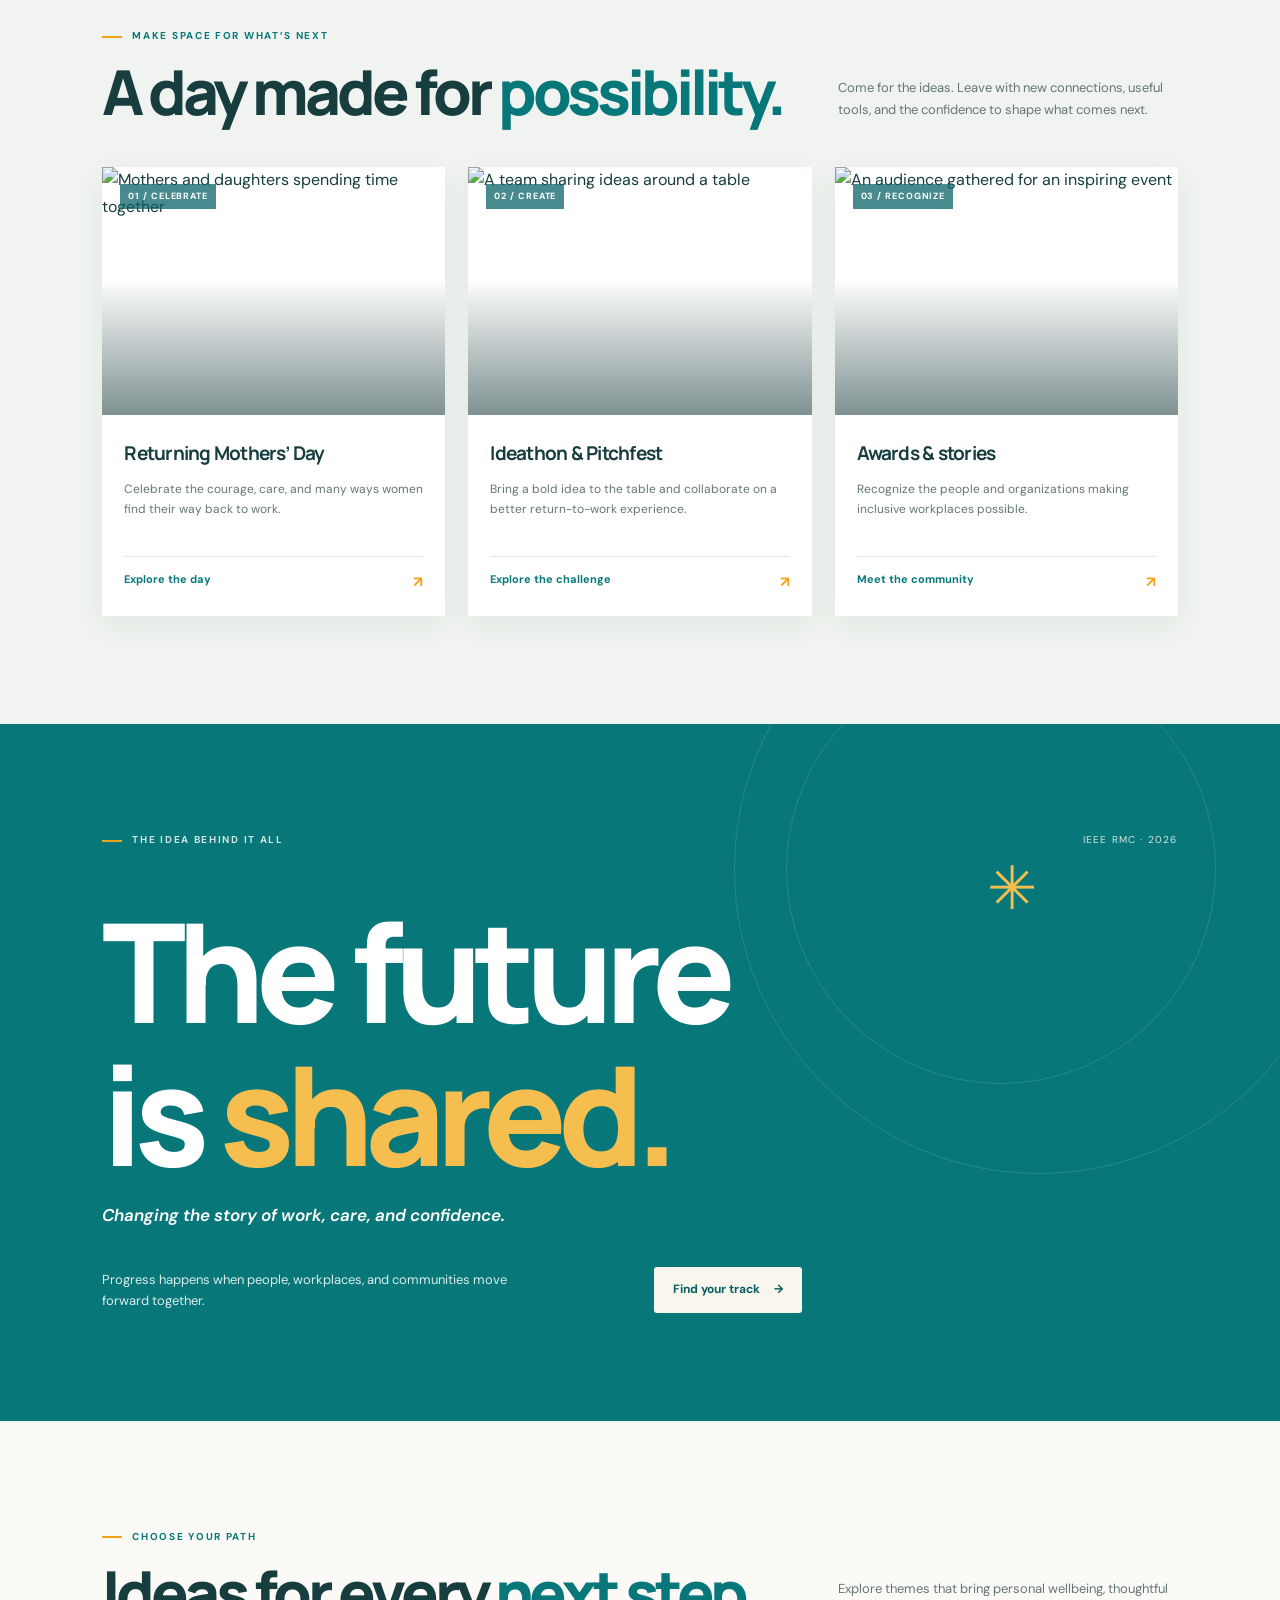
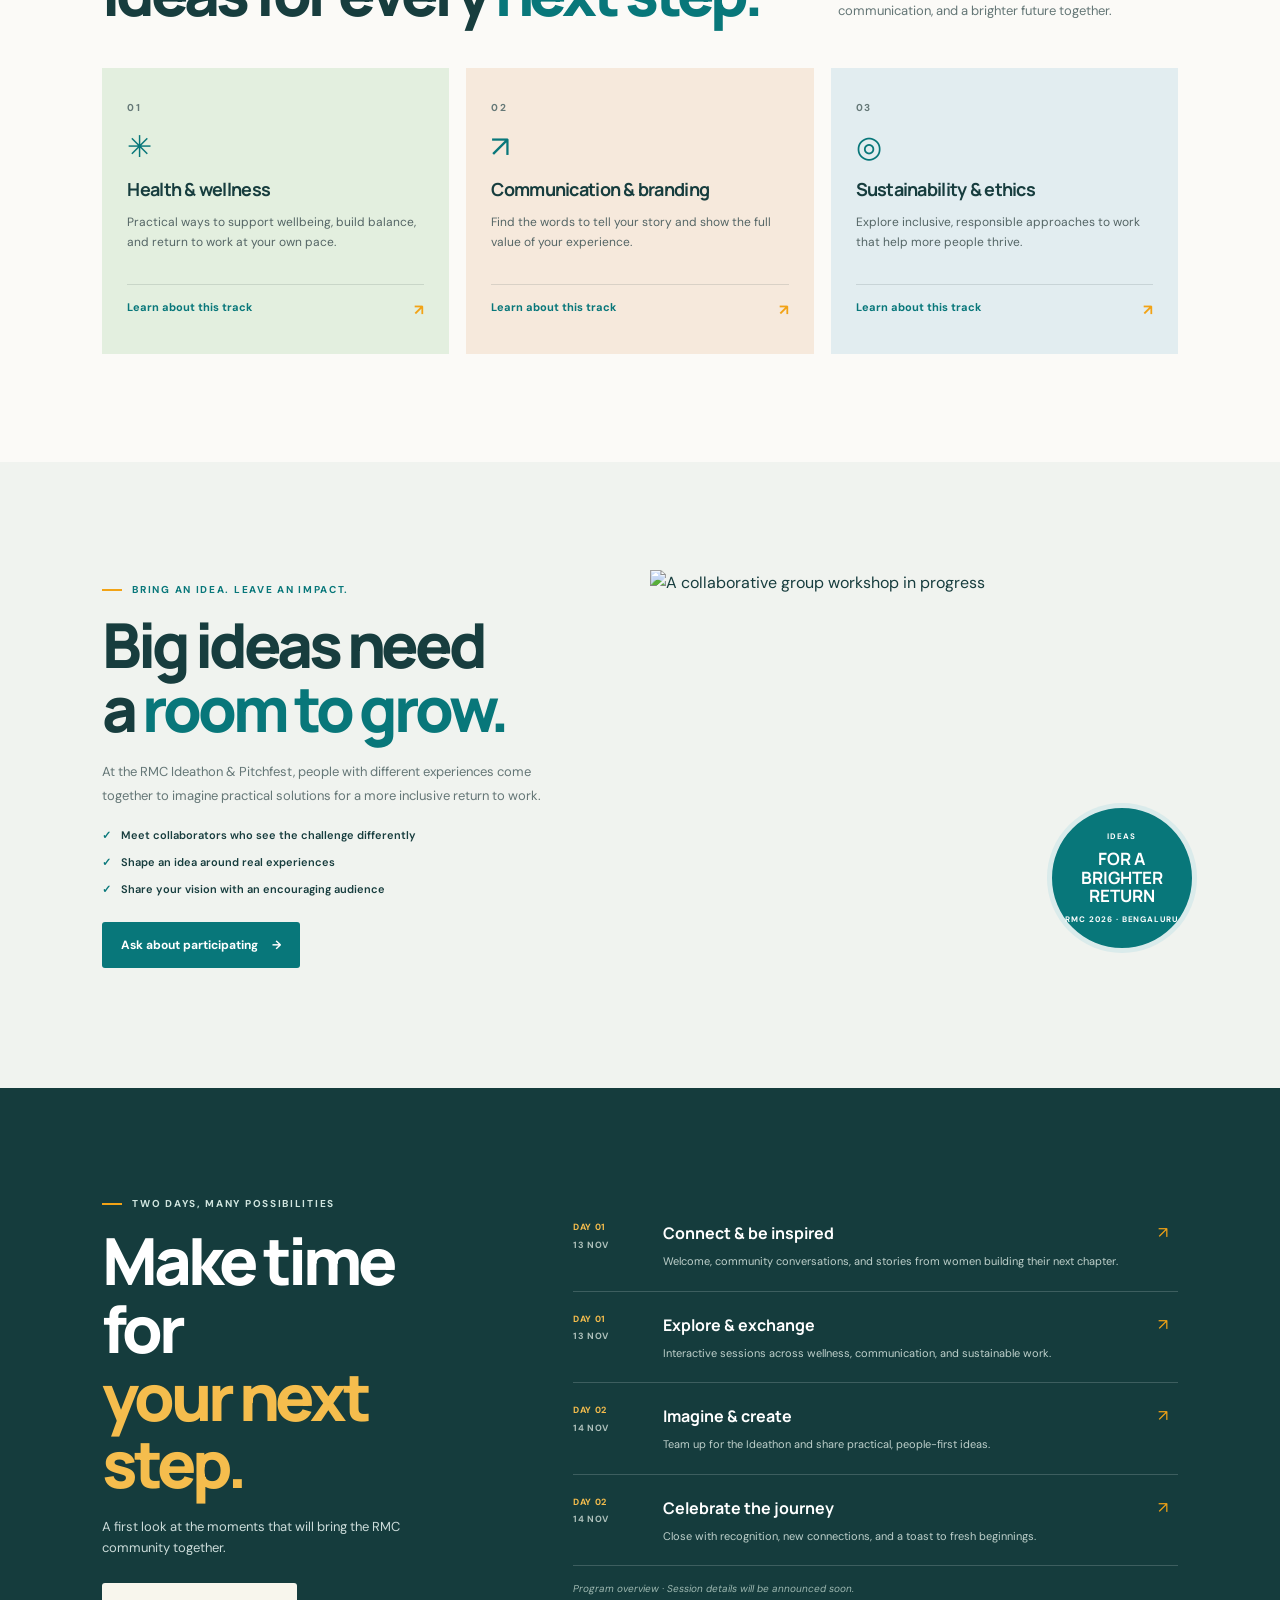
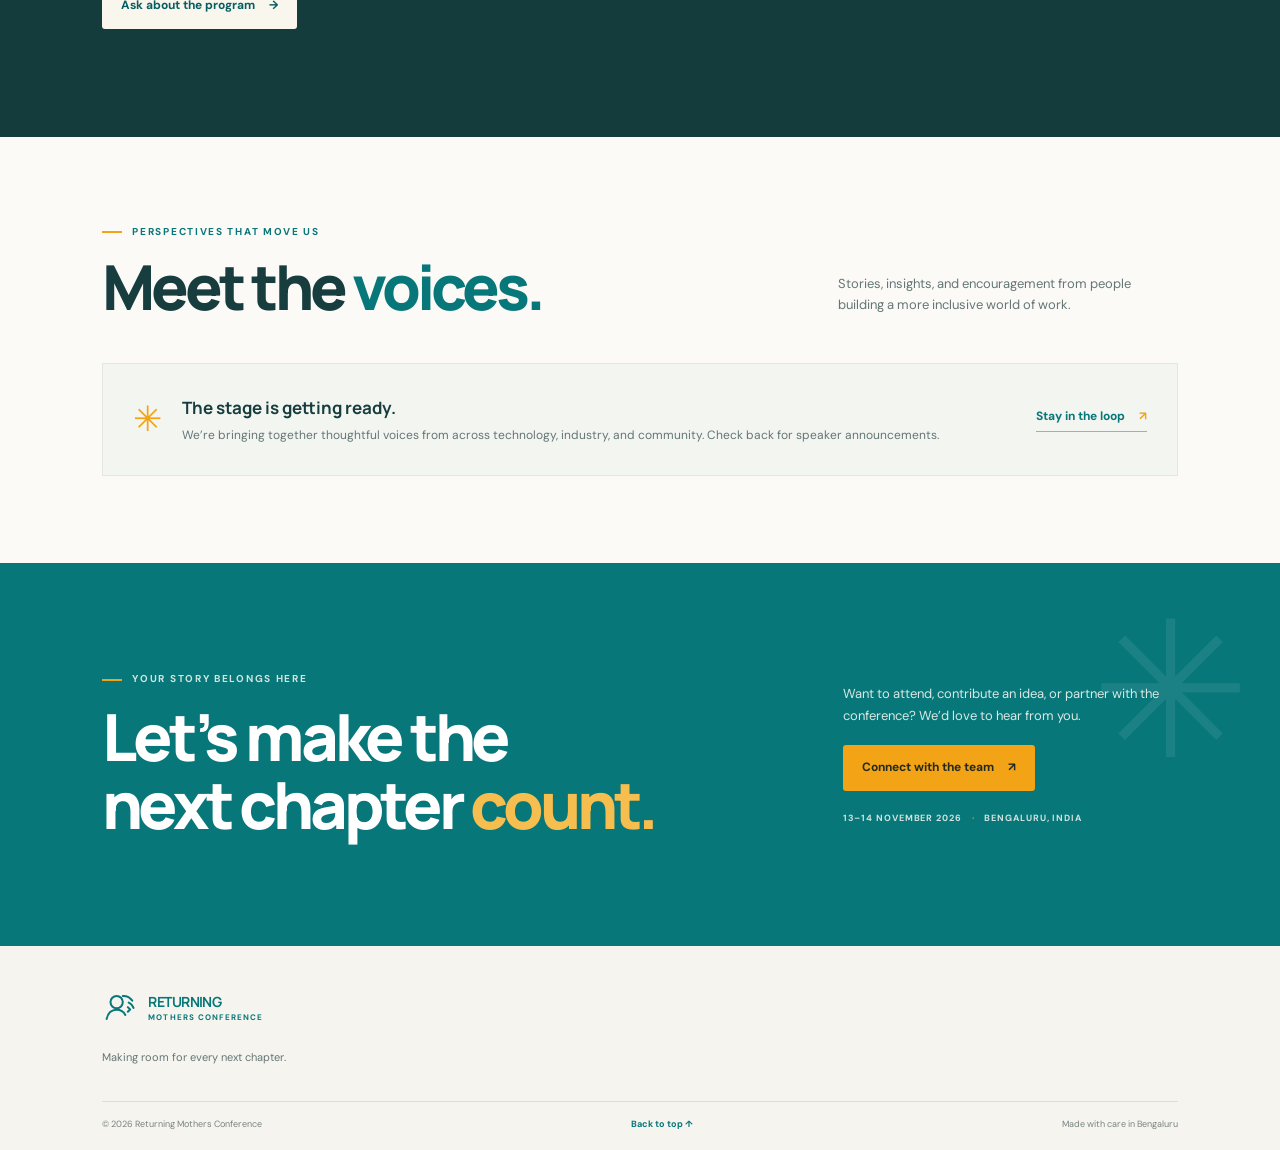
==== commit dddb912c: "Our Annoucemts Added" ====
--- a/index.html
+++ b/index.html
@@ -81,6 +81,51 @@
         </div>
       </section>
 
+      <section class="announcements-section section-pad" aria-labelledby="announcements-title">
+        <div class="announcements-heading">
+          <div>
+            <p class="eyebrow"><span></span> Stay in the loop</p>
+            <h2 id="announcements-title">Our <em>Announcements</em></h2>
+          </div>
+          <div class="announcement-carousel-controls">
+            <span class="announcement-slide-count" aria-live="polite">01 / 03</span>
+            <button class="announcement-carousel-button" type="button" data-announcement-direction="-1" aria-label="Previous announcement">‹</button>
+            <button class="announcement-carousel-button" type="button" data-announcement-direction="1" aria-label="Next announcement">›</button>
+          </div>
+        </div>
+        <div class="announcement-carousel" role="region" aria-roledescription="carousel" aria-label="Conference announcements">
+          <div class="announcement-carousel-track">
+            <article class="announcement-card" role="group" aria-roledescription="slide" aria-label="1 of 3">
+              <img src="Home%20Page%20Images/Hero%20Originals/IMG_0472-1-scaled.jpg" alt="Participants connecting at the conference">
+              <div class="announcement-card-copy">
+                <p class="eyebrow"><span></span> Celebrate &amp; connect</p>
+                <h3>Returning Mothers’ Day</h3>
+                <p>Join a community celebrating the courage, care, and fresh starts of women returning to work.</p>
+                <a class="button button-teal" href="#rmday">Know More <span aria-hidden="true">»</span></a>
+              </div>
+            </article>
+            <article class="announcement-card" role="group" aria-roledescription="slide" aria-label="2 of 3" aria-hidden="true">
+              <img src="Home%20Page%20Images/Hero%20Originals/IMG_0413-scaled.jpg" alt="Attendees taking part in a conference session">
+              <div class="announcement-card-copy">
+                <p class="eyebrow"><span></span> Bring your ideas</p>
+                <h3>Ideathon &amp; Pitchfest</h3>
+                <p>Collaborate on practical ideas that can make returning to work more inclusive and supportive.</p>
+                <a class="button button-teal" href="#ideathon">Know More <span aria-hidden="true">»</span></a>
+              </div>
+            </article>
+            <article class="announcement-card" role="group" aria-roledescription="slide" aria-label="3 of 3" aria-hidden="true">
+              <img src="Home%20Page%20Images/award.jpeg" alt="IEEE award presented at the Returning Mothers Conference">
+              <div class="announcement-card-copy">
+                <p class="eyebrow"><span></span> Recognize &amp; inspire</p>
+                <h3>Celebrating achievement</h3>
+                <p>Discover the people and initiatives recognized for advancing continuing education and inclusion.</p>
+                <a class="button button-teal" href="#program">Know More <span aria-hidden="true">»</span></a>
+              </div>
+            </article>
+          </div>
+        </div>
+      </section>
+
       <section class="intro-section section-pad" id="career-journey">
         <div class="intro-photo">
           <img src="https://images.unsplash.com/photo-1521737711867-e3b97375f902?auto=format&amp;fit=crop&amp;w=1100&amp;q=85" alt="Colleagues connecting at a collaborative workplace">
--- a/styles.css
+++ b/styles.css
@@ -100,6 +100,24 @@
 .about-rmc.has-motion .about-rmc-photo-four { transition-delay: .36s; }
 .about-rmc.has-motion.is-visible .about-rmc-copy > *,
 .about-rmc.has-motion.is-visible .about-rmc-photo { opacity: 1; transform: translateY(0); }
+.announcements-section { background: #fff; }
+.announcements-heading { display: flex; align-items: end; justify-content: space-between; gap: 24px; margin-bottom: 30px; }
+.announcements-heading h2 { color: var(--teal); font-size: clamp(38px, 4.6vw, 58px); }
+.announcements-heading h2 em { color: var(--ink); }
+.announcement-carousel-controls { display: flex; align-items: center; gap: 10px; }
+.announcement-slide-count { min-width: 62px; color: var(--muted); font-size: 12px; font-weight: 700; letter-spacing: .08em; }
+.announcement-carousel-button { display: grid; width: 44px; height: 44px; place-items: center; border: 1px solid #d8e3df; border-radius: 50%; color: var(--teal); background: #f4f8f5; font-size: 28px; line-height: 1; cursor: pointer; transition: color .2s ease, background .2s ease, border-color .2s ease; }
+.announcement-carousel-button:hover { border-color: var(--teal); color: #fff; background: var(--teal); }
+.announcement-carousel-button:focus-visible { outline: 3px solid var(--gold); outline-offset: 3px; }
+.announcement-carousel { overflow: hidden; border-radius: 20px; box-shadow: 0 15px 38px rgba(31, 53, 59, .12); }
+.announcement-carousel-track { display: flex; transition: transform .55s ease; }
+.announcement-card { display: grid; flex: 0 0 100%; min-height: 365px; grid-template-columns: minmax(0, .95fr) minmax(0, 1.05fr); align-items: stretch; background: #f1f4f7; }
+.announcement-card > img { width: 100%; height: 100%; min-height: 365px; object-fit: cover; }
+.announcement-card-copy { display: flex; align-items: flex-start; flex-direction: column; justify-content: center; padding: clamp(28px, 5vw, 72px); }
+.announcement-card-copy .eyebrow { margin-bottom: 18px; }
+.announcement-card-copy h3 { margin: 0; color: var(--ink); font-family: var(--font-display); font-size: clamp(28px, 3.2vw, 42px); font-weight: 800; letter-spacing: -.05em; line-height: 1.12; }
+.announcement-card-copy > p:not(.eyebrow) { max-width: 500px; margin: 16px 0 25px; color: var(--muted); font-size: 16px; line-height: 1.8; }
+.announcement-card-copy .button { min-height: 48px; font-size: 14px; }
 .section-pad { padding: 108px max(8vw, 24px); }
 .intro-section { display: grid; grid-template-columns: 1fr .86fr; align-items: center; gap: clamp(42px, 8vw, 115px); }
 .intro-photo { position: relative; min-height: 470px; }
@@ -280,6 +298,16 @@
   .about-rmc-photo { height: 130px; border-radius: 9px; }
   .about-rmc-photo-two { margin-top: 22px; }
   .about-rmc-photo-three { margin-bottom: 14px; }
+  .announcements-heading { align-items: flex-start; flex-direction: column; gap: 18px; margin-bottom: 22px; }
+  .announcements-heading h2 { font-size: 40px; }
+  .announcement-carousel-controls { align-self: flex-end; }
+  .announcement-carousel-button { width: 39px; height: 39px; }
+  .announcement-card { grid-template-columns: 1fr; }
+  .announcement-card > img { height: 210px; min-height: 210px; }
+  .announcement-card-copy { padding: 25px 22px 30px; }
+  .announcement-card-copy .eyebrow { margin-bottom: 12px; }
+  .announcement-card-copy h3 { font-size: 29px; }
+  .announcement-card-copy > p:not(.eyebrow) { margin: 12px 0 19px; font-size: 14px; }
   .section-pad { padding: 72px 22px; }
   .intro-section { gap: 41px; }
   .intro-photo { width: calc(100% - 13px); min-height: 345px; }
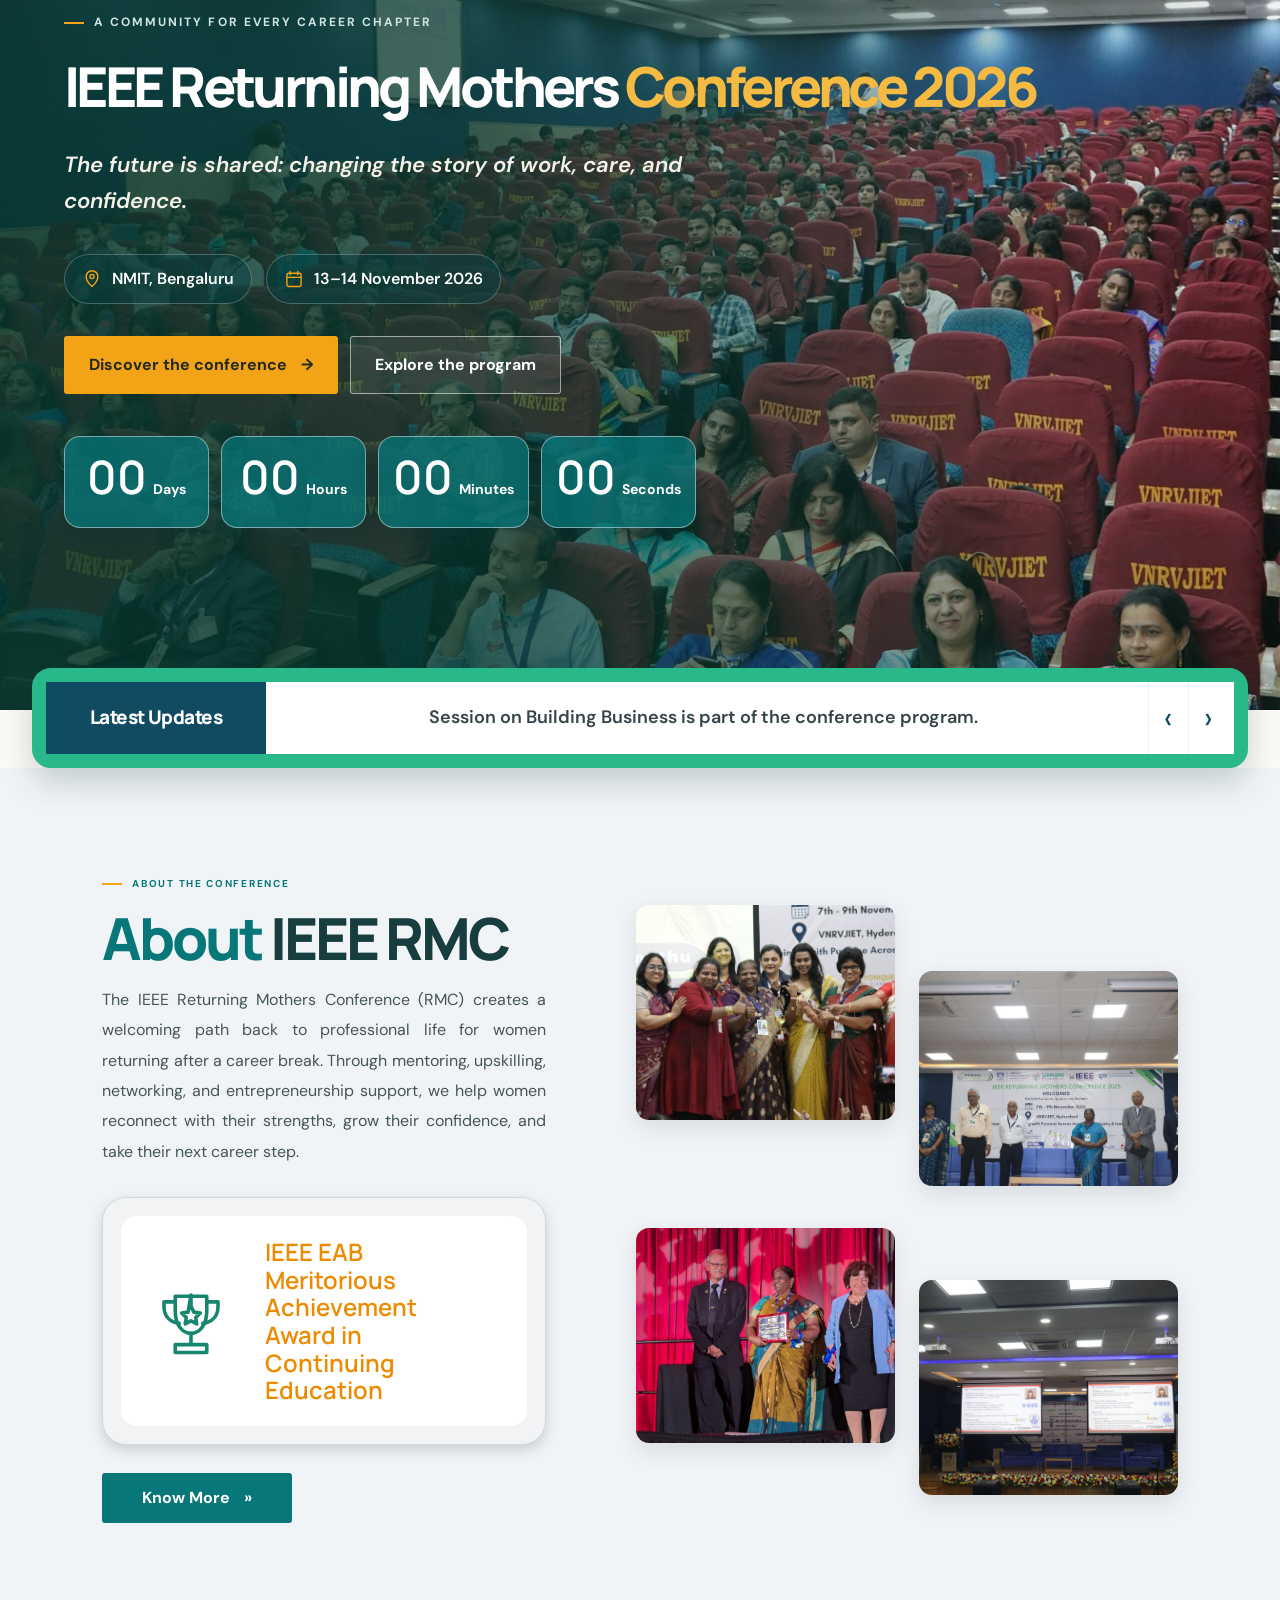
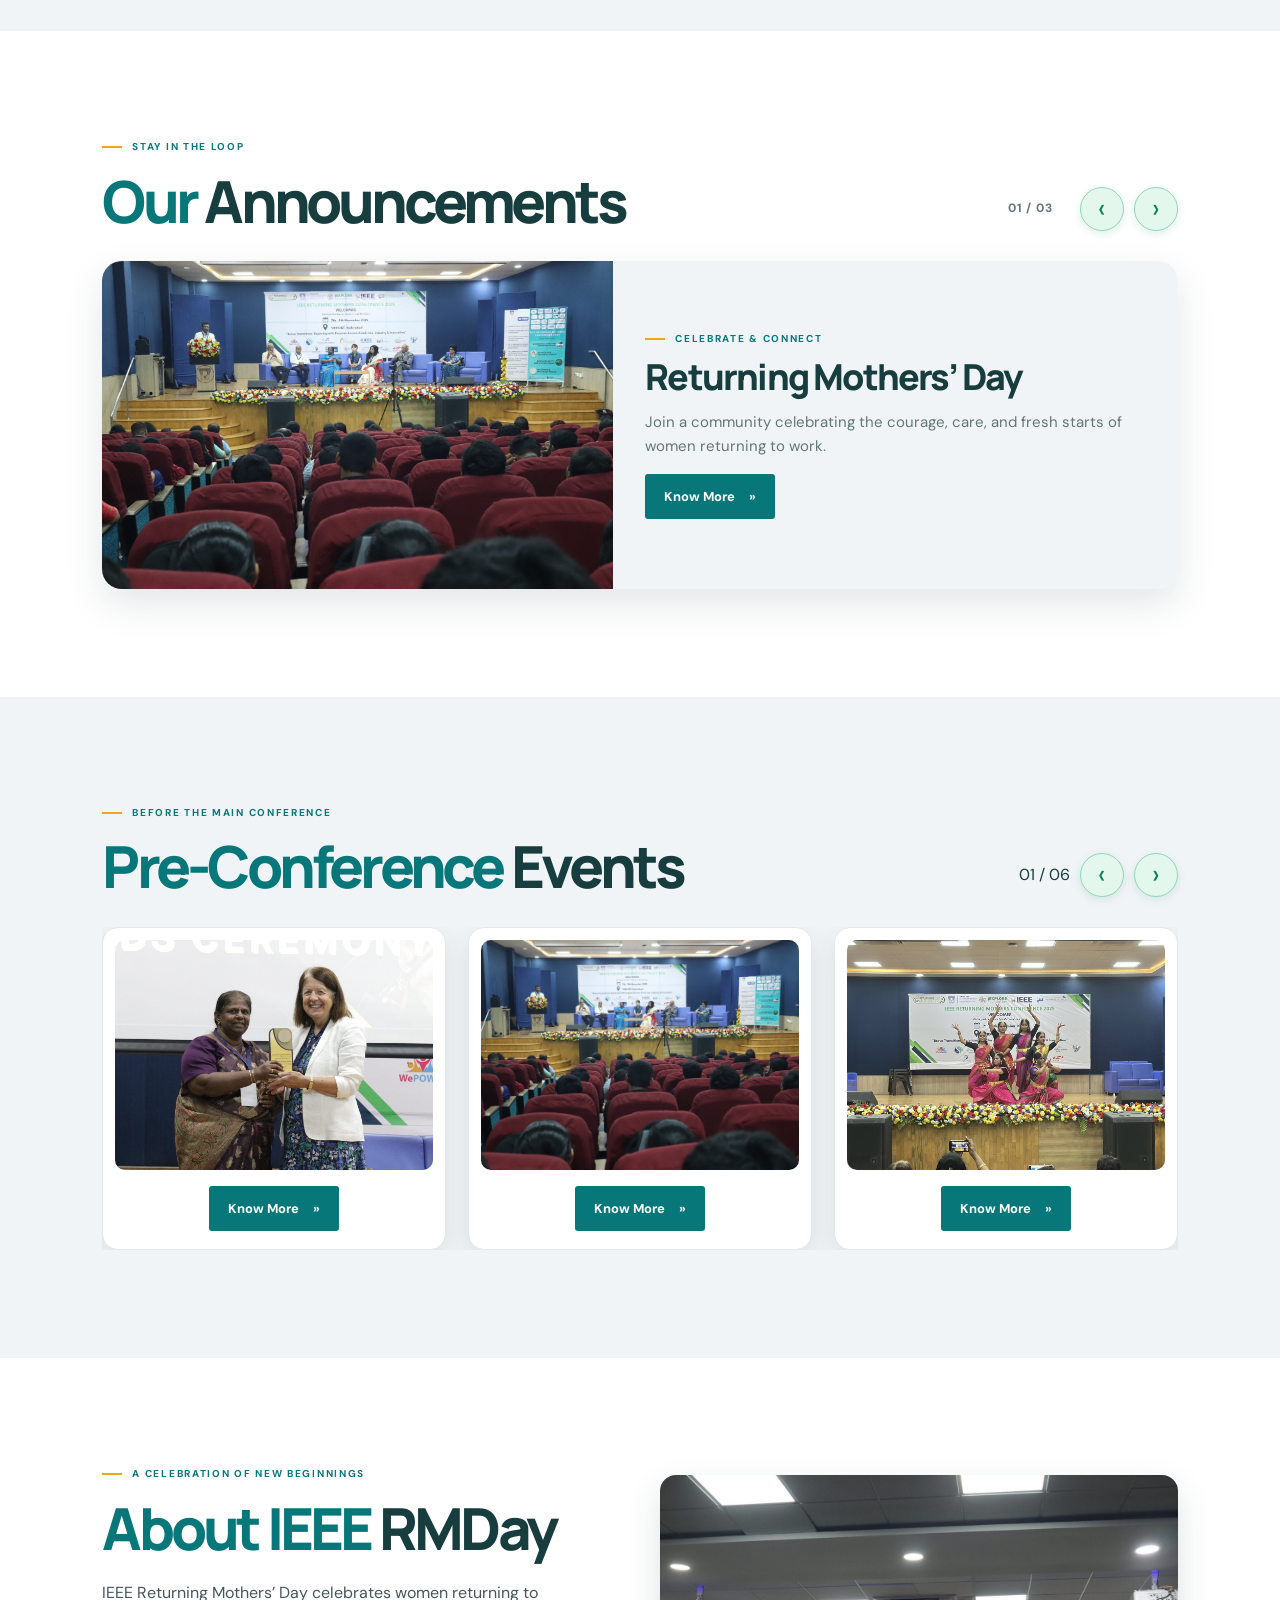
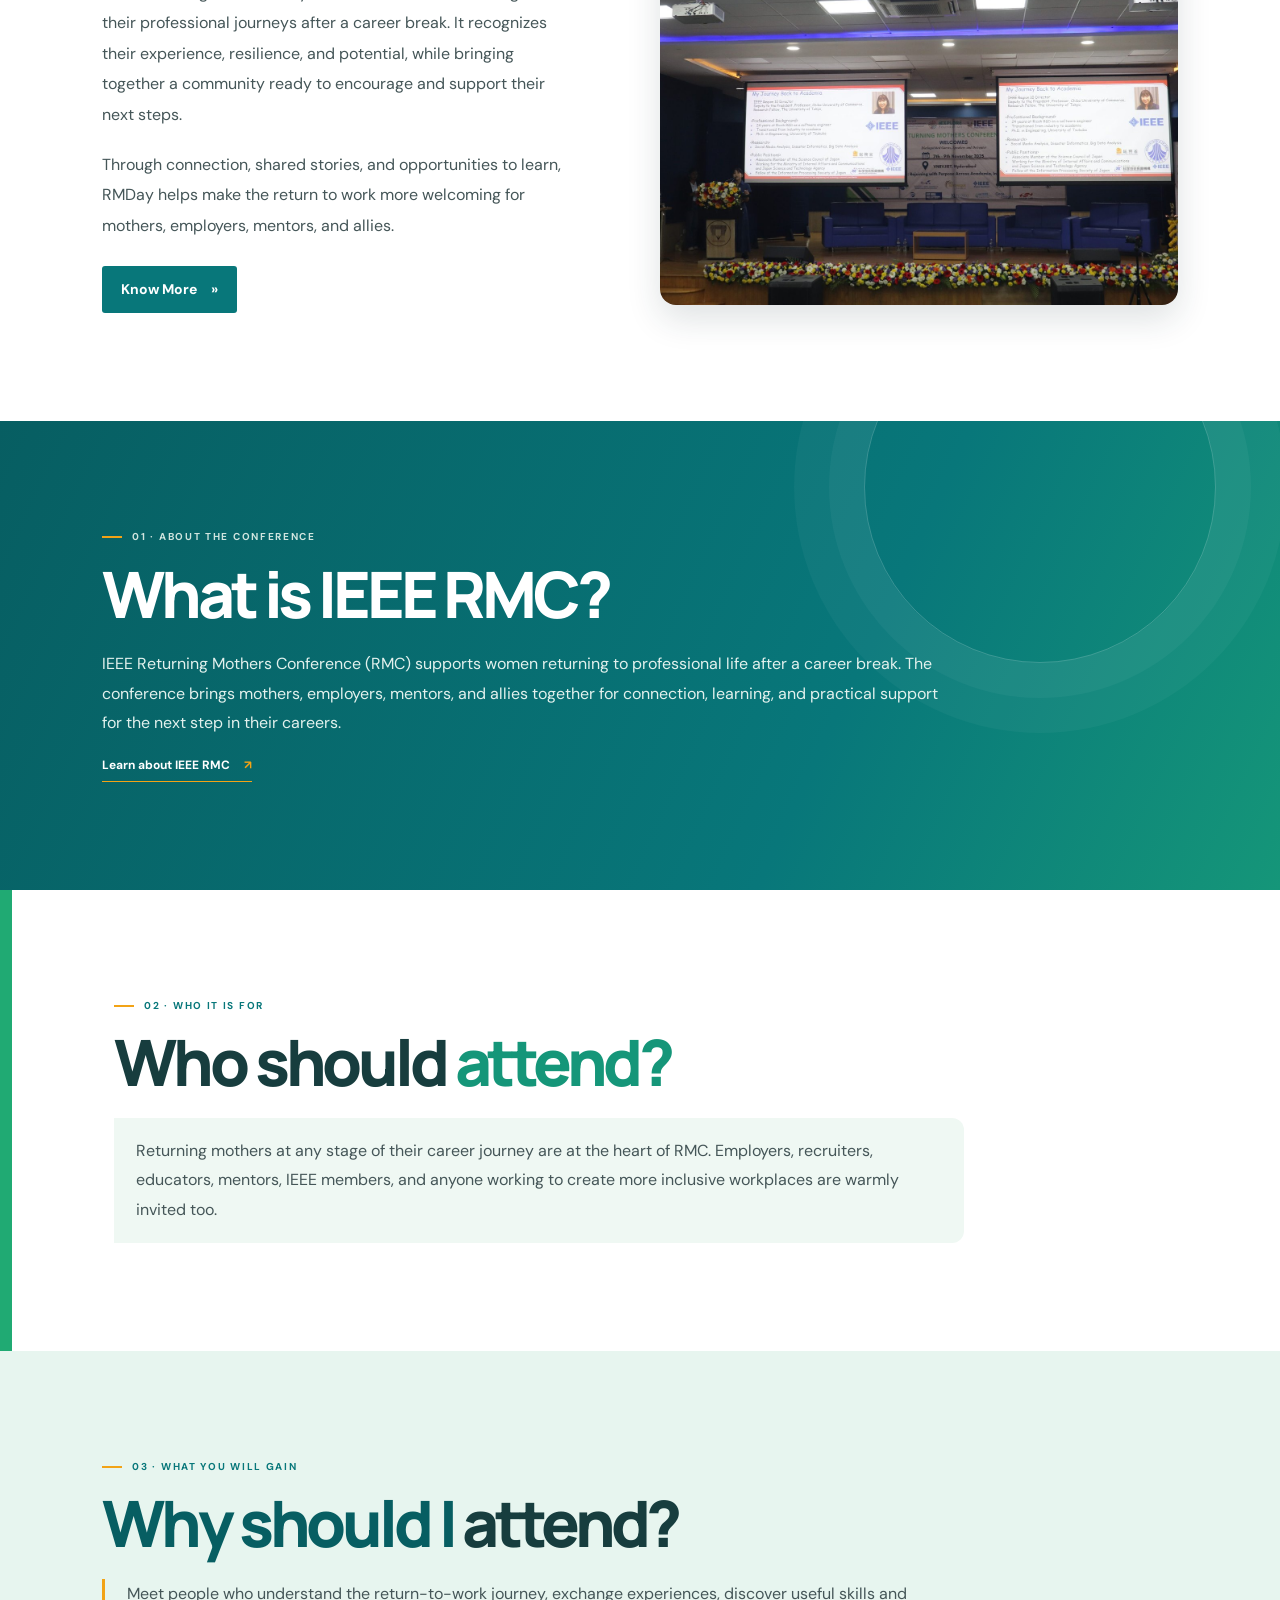
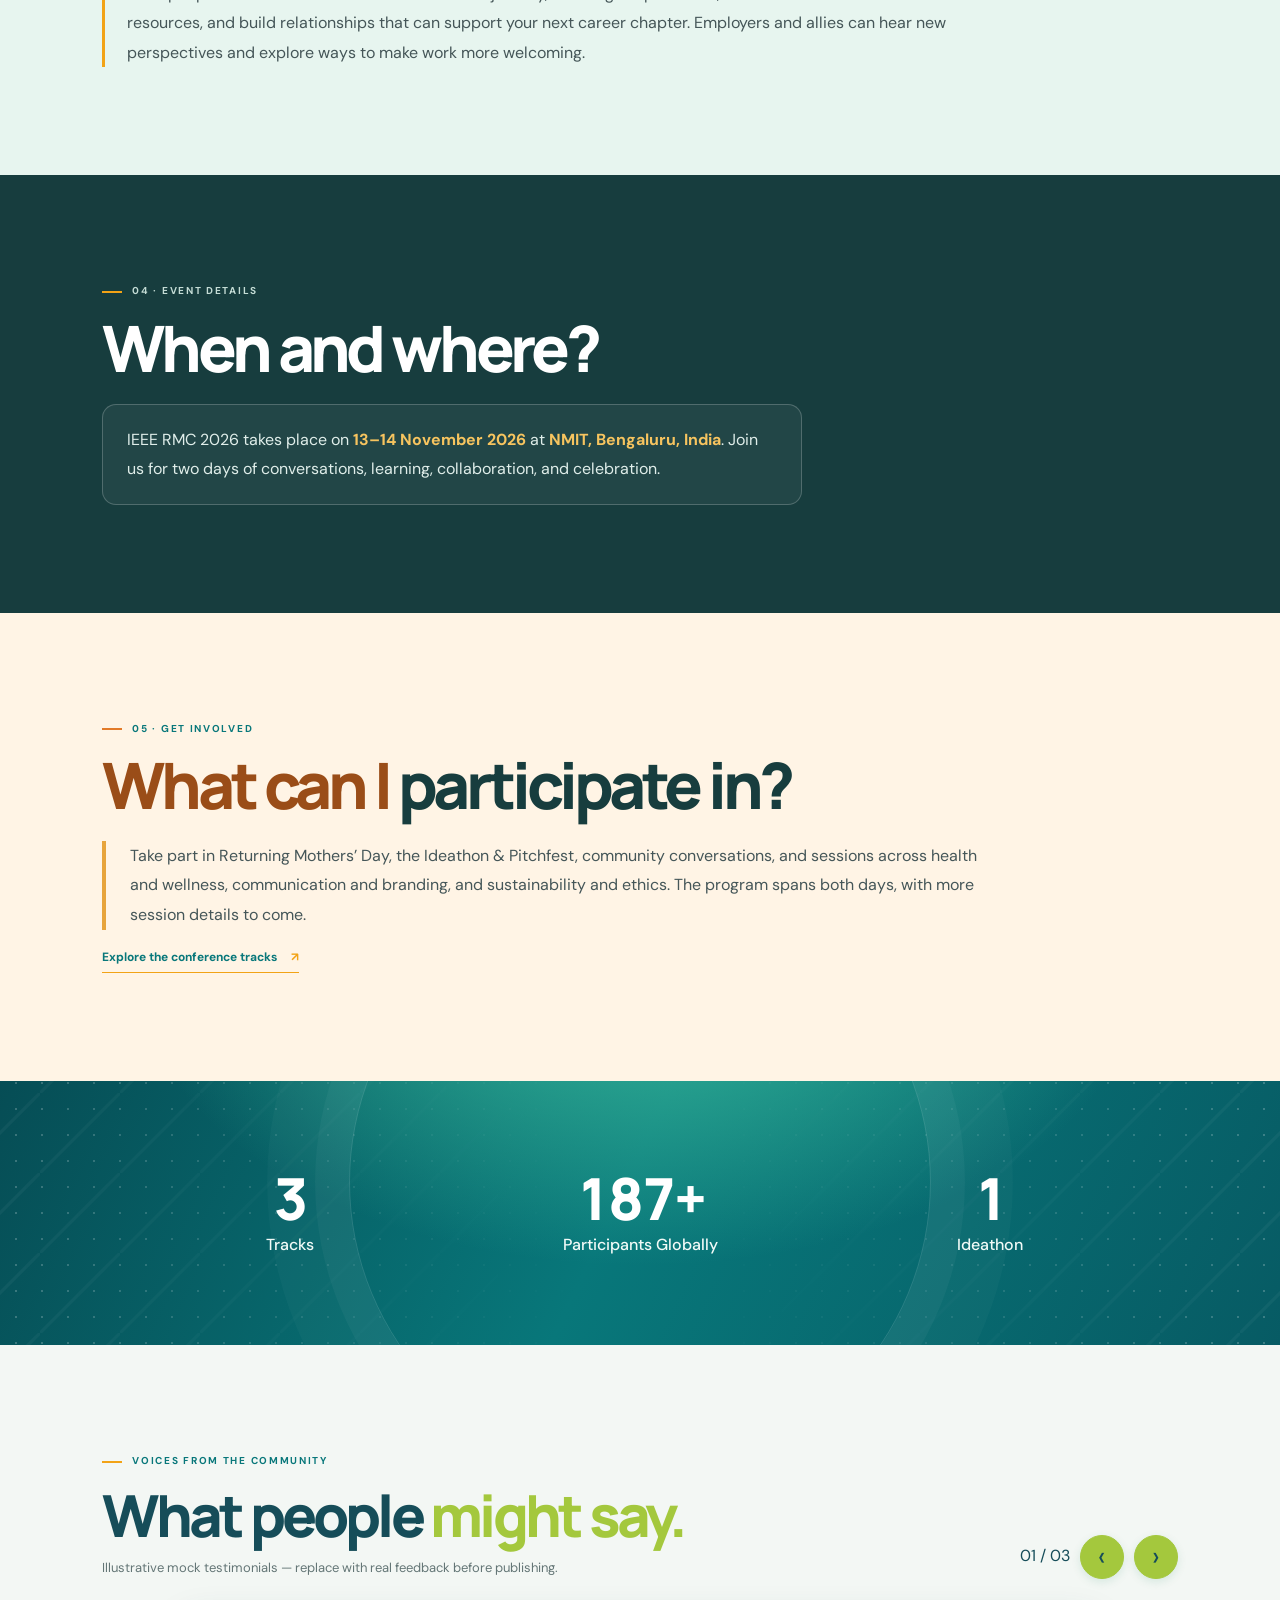
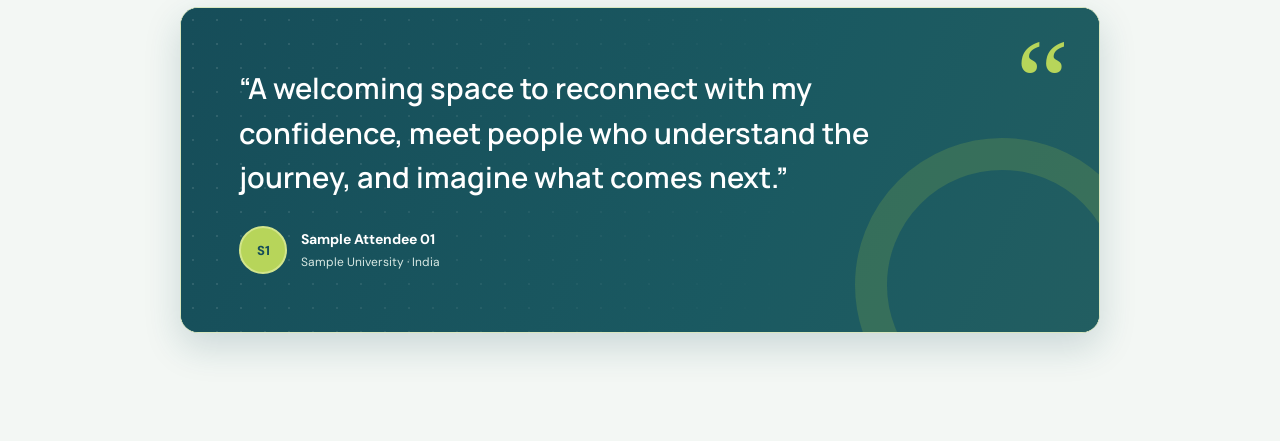
==== commit e543a375: "Added Testimonials" ====
--- a/index.html
+++ b/index.html
@@ -101,7 +101,7 @@
                 <p class="eyebrow"><span></span> Celebrate &amp; connect</p>
                 <h3>Returning Mothers’ Day</h3>
                 <p>Join a community celebrating the courage, care, and fresh starts of women returning to work.</p>
-                <a class="button button-teal" href="#rmday">Know More <span aria-hidden="true">»</span></a>
+                <button class="button button-teal" type="button" data-announcement-open>Know More <span aria-hidden="true">»</span></button>
               </div>
             </article>
             <article class="announcement-card" role="group" aria-roledescription="slide" aria-label="2 of 3" aria-hidden="true">
@@ -110,7 +110,7 @@
                 <p class="eyebrow"><span></span> Bring your ideas</p>
                 <h3>Ideathon &amp; Pitchfest</h3>
                 <p>Collaborate on practical ideas that can make returning to work more inclusive and supportive.</p>
-                <a class="button button-teal" href="#ideathon">Know More <span aria-hidden="true">»</span></a>
+                <button class="button button-teal" type="button" data-announcement-open>Know More <span aria-hidden="true">»</span></button>
               </div>
             </article>
             <article class="announcement-card" role="group" aria-roledescription="slide" aria-label="3 of 3" aria-hidden="true">
@@ -119,124 +119,177 @@
                 <p class="eyebrow"><span></span> Recognize &amp; inspire</p>
                 <h3>Celebrating achievement</h3>
                 <p>Discover the people and initiatives recognized for advancing continuing education and inclusion.</p>
-                <a class="button button-teal" href="#program">Know More <span aria-hidden="true">»</span></a>
-              </div>
-            </article>
-          </div>
-        </div>
-      </section>
-
-      <section class="intro-section section-pad" id="career-journey">
-        <div class="intro-photo">
-          <img src="https://images.unsplash.com/photo-1521737711867-e3b97375f902?auto=format&amp;fit=crop&amp;w=1100&amp;q=85" alt="Colleagues connecting at a collaborative workplace">
-          <div class="photo-note"><span class="note-icon">✳</span><span>Every career journey<br>deserves a next chapter.</span></div>
-          <span class="photo-index">01 / 04</span>
-        </div>
-        <div class="intro-copy">
-          <p class="eyebrow"><span></span> Welcome to RMC 2026</p>
-          <h2>Your next chapter<br>starts <em>here.</em></h2>
-          <p class="lead">A career break is part of your story—not the end of it.</p>
-          <p>Returning Mothers Conference brings together women, employers, mentors, and allies to make the return to work more welcoming. Share experiences, build practical skills, and meet people who believe your next step can be your strongest one yet.</p>
-          <a class="text-link" href="#rmday">Get to know the conference <span aria-hidden="true">↗</span></a>
-          <div class="intro-stats">
-            <div><strong>01</strong><span>community<br>coming together</span></div>
-            <div><strong>03</strong><span>inspiring<br>conference tracks</span></div>
-            <div><strong>∞</strong><span>ways to<br>begin again</span></div>
-          </div>
-        </div>
-      </section>
-
-      <section class="experience-section section-pad" id="rmday">
-        <div class="section-heading">
-          <div><p class="eyebrow"><span></span> Make space for what’s next</p><h2>A day made for <em>possibility.</em></h2></div>
-          <p>Come for the ideas. Leave with new connections, useful tools, and the confidence to shape what comes next.</p>
-        </div>
-        <div class="experience-grid">
-          <article class="experience-card">
-            <img src="https://images.unsplash.com/photo-1511632765486-a01980e01a18?auto=format&amp;fit=crop&amp;w=900&amp;q=85" alt="Mothers and daughters spending time together">
-            <span class="card-number">01 / CELEBRATE</span>
-            <div class="experience-card-copy"><h3>Returning Mothers’ Day</h3><p>Celebrate the courage, care, and many ways women find their way back to work.</p><a href="#program" aria-label="Learn about Returning Mothers’ Day">Explore the day <span>↗</span></a></div>
-          </article>
-          <article class="experience-card">
-            <img src="https://images.unsplash.com/photo-1556761175-b413da4baf72?auto=format&amp;fit=crop&amp;w=900&amp;q=85" alt="A team sharing ideas around a table">
-            <span class="card-number">02 / CREATE</span>
-            <div class="experience-card-copy"><h3>Ideathon &amp; Pitchfest</h3><p>Bring a bold idea to the table and collaborate on a better return-to-work experience.</p><a href="#ideathon" aria-label="Learn about the Ideathon and Pitchfest">Explore the challenge <span>↗</span></a></div>
-          </article>
-          <article class="experience-card">
-            <img src="https://images.unsplash.com/photo-1523580494863-6f3031224c94?auto=format&amp;fit=crop&amp;w=900&amp;q=85" alt="An audience gathered for an inspiring event">
-            <span class="card-number">03 / RECOGNIZE</span>
-            <div class="experience-card-copy"><h3>Awards &amp; stories</h3><p>Recognize the people and organizations making inclusive workplaces possible.</p><a href="#contact" aria-label="Learn about awards and nominations">Meet the community <span>↗</span></a></div>
-          </article>
-        </div>
-      </section>
-
-      <section class="theme-section section-pad" id="theme">
-        <div class="theme-topline"><p class="eyebrow eyebrow-light"><span></span> The idea behind it all</p><span>IEEE RMC · 2026</span></div>
-        <h2>The future<br>is <em>shared.</em></h2>
-        <p class="theme-caption">Changing the story of work, care, and confidence.</p>
-        <div class="theme-bottom"><p>Progress happens when people, workplaces, and communities move forward together.</p><a class="button button-light" href="#tracks">Find your track <span aria-hidden="true">→</span></a></div>
-        <span class="theme-orbit orbit-one"></span><span class="theme-orbit orbit-two"></span><span class="theme-star" aria-hidden="true">✳</span>
-      </section>
-
-      <section class="tracks-section section-pad" id="tracks">
-        <div class="section-heading">
-          <div><p class="eyebrow"><span></span> Choose your path</p><h2>Ideas for every <em>next step.</em></h2></div>
-          <p>Explore themes that bring personal wellbeing, thoughtful communication, and a brighter future together.</p>
-        </div>
-        <div class="tracks-grid">
-          <article class="track-card track-green"><span class="track-count">01</span><span class="track-symbol" aria-hidden="true">✳</span><h3>Health &amp; wellness</h3><p>Practical ways to support wellbeing, build balance, and return to work at your own pace.</p><a href="#contact" aria-label="Ask about the health and wellness track">Learn about this track <span>↗</span></a></article>
-          <article class="track-card track-peach"><span class="track-count">02</span><span class="track-symbol" aria-hidden="true">↗</span><h3>Communication &amp; branding</h3><p>Find the words to tell your story and show the full value of your experience.</p><a href="#contact" aria-label="Ask about the communication and branding track">Learn about this track <span>↗</span></a></article>
-          <article class="track-card track-blue"><span class="track-count">03</span><span class="track-symbol" aria-hidden="true">◎</span><h3>Sustainability &amp; ethics</h3><p>Explore inclusive, responsible approaches to work that help more people thrive.</p><a href="#contact" aria-label="Ask about the sustainability and ethics track">Learn about this track <span>↗</span></a></article>
-        </div>
-      </section>
-
-      <section class="ideathon-section section-pad" id="ideathon">
-        <div class="ideathon-copy">
-          <p class="eyebrow"><span></span> Bring an idea. Leave an impact.</p>
-          <h2>Big ideas need<br>a <em>room to grow.</em></h2>
-          <p>At the RMC Ideathon &amp; Pitchfest, people with different experiences come together to imagine practical solutions for a more inclusive return to work.</p>
-          <ul class="check-list"><li>Meet collaborators who see the challenge differently</li><li>Shape an idea around real experiences</li><li>Share your vision with an encouraging audience</li></ul>
-          <a class="button button-teal" href="#contact">Ask about participating <span aria-hidden="true">→</span></a>
-        </div>
-        <div class="ideathon-visual">
-          <img src="https://images.unsplash.com/photo-1531482615713-2afd69097998?auto=format&amp;fit=crop&amp;w=1050&amp;q=85" alt="A collaborative group workshop in progress">
-          <div class="ideathon-badge"><span>IDEAS</span><strong>FOR A<br>BRIGHTER<br>RETURN</strong><span>RMC 2026 · BENGALURU</span></div>
-        </div>
-      </section>
-
-      <section class="program-section section-pad" id="program">
-        <div class="program-intro"><p class="eyebrow eyebrow-light"><span></span> Two days, many possibilities</p><h2>Make time for<br><em>your next step.</em></h2><p>A first look at the moments that will bring the RMC community together.</p><a class="button button-light" href="#contact">Ask about the program <span aria-hidden="true">→</span></a></div>
-        <div class="program-list">
-          <article class="program-row"><span class="program-day">DAY 01 <small>13 NOV</small></span><div><h3>Connect &amp; be inspired</h3><p>Welcome, community conversations, and stories from women building their next chapter.</p></div><span class="program-arrow" aria-hidden="true">↗</span></article>
-          <article class="program-row"><span class="program-day">DAY 01 <small>13 NOV</small></span><div><h3>Explore &amp; exchange</h3><p>Interactive sessions across wellness, communication, and sustainable work.</p></div><span class="program-arrow" aria-hidden="true">↗</span></article>
-          <article class="program-row"><span class="program-day">DAY 02 <small>14 NOV</small></span><div><h3>Imagine &amp; create</h3><p>Team up for the Ideathon and share practical, people-first ideas.</p></div><span class="program-arrow" aria-hidden="true">↗</span></article>
-          <article class="program-row"><span class="program-day">DAY 02 <small>14 NOV</small></span><div><h3>Celebrate the journey</h3><p>Close with recognition, new connections, and a toast to fresh beginnings.</p></div><span class="program-arrow" aria-hidden="true">↗</span></article>
-          <p class="program-note">Program overview · Session details will be announced soon.</p>
-        </div>
-      </section>
-
-      <section class="speakers-section section-pad" id="speakers">
-        <div class="section-heading">
-          <div><p class="eyebrow"><span></span> Perspectives that move us</p><h2>Meet the <em>voices.</em></h2></div>
-          <p>Stories, insights, and encouragement from people building a more inclusive world of work.</p>
-        </div>
-        <div class="speakers-note"><span class="speakers-note-icon">✳</span><div><h3>The stage is getting ready.</h3><p>We’re bringing together thoughtful voices from across technology, industry, and community. Check back for speaker announcements.</p></div><a class="text-link" href="#contact">Stay in the loop <span aria-hidden="true">↗</span></a></div>
-      </section>
-
-      <section class="contact-section section-pad" id="contact">
-        <div><p class="eyebrow eyebrow-light"><span></span> Your story belongs here</p><h2>Let’s make the<br>next chapter <em>count.</em></h2></div>
-        <div class="contact-copy"><p>Want to attend, contribute an idea, or partner with the conference? We’d love to hear from you.</p><a class="button button-gold" href="mailto:info@ieeereturningmothers.in">Connect with the team <span aria-hidden="true">↗</span></a><span class="contact-date">13–14 NOVEMBER 2026 <i>·</i> BENGALURU, INDIA</span></div>
-        <span class="contact-spark" aria-hidden="true">✳</span>
-      </section>
+                <button class="button button-teal" type="button" data-announcement-open>Know More <span aria-hidden="true">»</span></button>
+              </div>
+            </article>
+          </div>
+        </div>
+      </section>
+      <section class="pre-events-section section-pad" aria-labelledby="pre-events-title">
+        <div class="announcements-heading">
+          <div>
+            <p class="eyebrow"><span></span> Before the main conference</p>
+            <h2 id="pre-events-title">Pre-Conference <em>Events</em></h2>
+          </div>
+          <div class="announcement-carousel-controls">
+            <span class="pre-event-slide-count" aria-live="polite">01 / 06</span>
+            <button class="announcement-carousel-button" type="button" data-pre-event-direction="-1" aria-label="Previous pre-conference event">‹</button>
+            <button class="announcement-carousel-button" type="button" data-pre-event-direction="1" aria-label="Next pre-conference event">›</button>
+          </div>
+        </div>
+        <div class="pre-event-carousel" role="region" aria-roledescription="carousel" aria-label="Pre-conference events">
+          <div class="pre-event-carousel-track">
+            <article class="pre-event-card" role="group" aria-roledescription="slide" aria-label="1 of 6">
+              <img src="Home%20Page%20Images/Hero%20Originals/IMG_0300.jpg" alt="Conference participants sharing ideas">
+              <a class="button button-teal" href="#rmday" aria-label="Know more about Returning Mothers’ Day">Know More <span aria-hidden="true">»</span></a>
+            </article>
+            <article class="pre-event-card" role="group" aria-roledescription="slide" aria-label="2 of 6">
+              <img src="Home%20Page%20Images/Hero%20Originals/IMG_0472-1-scaled.jpg" alt="Returning mothers celebrating together">
+              <a class="button button-teal" href="#ideathon" aria-label="Know more about the Ideathon and Pitchfest">Know More <span aria-hidden="true">»</span></a>
+            </article>
+            <article class="pre-event-card" role="group" aria-roledescription="slide" aria-label="3 of 6">
+              <img src="Home%20Page%20Images/Hero%20Originals/IMG_5854-scaled.jpg" alt="Conference participants attending a session">
+              <a class="button button-teal" href="#program" aria-label="Know more about the conference program">Know More <span aria-hidden="true">»</span></a>
+            </article>
+            <article class="pre-event-card" role="group" aria-roledescription="slide" aria-label="4 of 6">
+              <img src="Home%20Page%20Images/Hero%20Originals/DSC06186-scaled.jpg" alt="Women networking at the conference">
+              <a class="button button-teal" href="#tracks" aria-label="Know more about the conference tracks">Know More <span aria-hidden="true">»</span></a>
+            </article>
+            <article class="pre-event-card" role="group" aria-roledescription="slide" aria-label="5 of 6">
+              <img src="Home%20Page%20Images/Hero%20Originals/IMG_0413-scaled.jpg" alt="A conference session in progress">
+              <a class="button button-teal" href="#speakers" aria-label="Know more about conference speakers">Know More <span aria-hidden="true">»</span></a>
+            </article>
+            <article class="pre-event-card" role="group" aria-roledescription="slide" aria-label="6 of 6">
+              <img src="Home%20Page%20Images/Hero%20Originals/DSC06164-scaled.jpg" alt="Conference attendees connecting with one another">
+              <a class="button button-teal" href="#contact" aria-label="Know more about joining the conference">Know More <span aria-hidden="true">»</span></a>
+            </article>
+          </div>
+        </div>
+      </section>
+      <section class="about-rmday section-pad" aria-labelledby="about-rmday-title">
+        <div class="about-rmday-copy">
+          <p class="eyebrow"><span></span> A celebration of new beginnings</p>
+          <h2 id="about-rmday-title">About IEEE <em>RMDay</em></h2>
+          <p>IEEE Returning Mothers’ Day celebrates women returning to their professional journeys after a career break. It recognizes their experience, resilience, and potential, while bringing together a community ready to encourage and support their next steps.</p>
+          <p>Through connection, shared stories, and opportunities to learn, RMDay helps make the return to work more welcoming for mothers, employers, mentors, and allies.</p>
+          <a class="button button-teal" href="#rmday">Know More <span aria-hidden="true">»</span></a>
+        </div>
+        <img class="about-rmday-photo" src="Home%20Page%20Images/Hero%20Originals/IMG_0569-scaled.jpg" alt="Conference speakers and participants celebrating together">
+      </section>
+      
+      <section class="rmc-question rmc-question-overview section-pad" aria-labelledby="rmc-question-1">
+        <p class="eyebrow"><span></span> 01 · About the conference</p>
+        <h2 id="rmc-question-1">What is <em>IEEE RMC?</em></h2>
+        <p class="rmc-question-description">IEEE Returning Mothers Conference (RMC) supports women returning to professional life after a career break. The conference brings mothers, employers, mentors, and allies together for connection, learning, and practical support for the next step in their careers.</p>
+        <a class="text-link" href="#about">Learn about IEEE RMC <span aria-hidden="true">↗</span></a>
+      </section>
+      <section class="rmc-question rmc-question-audience rmc-question-alt section-pad" aria-labelledby="rmc-question-2">
+        <p class="eyebrow"><span></span> 02 · Who it is for</p>
+        <h2 id="rmc-question-2">Who should <em>attend?</em></h2>
+        <p class="rmc-question-description">Returning mothers at any stage of their career journey are at the heart of RMC. Employers, recruiters, educators, mentors, IEEE members, and anyone working to create more inclusive workplaces are warmly invited too.</p>
+      </section>
+      <section class="rmc-question rmc-question-benefits section-pad" aria-labelledby="rmc-question-3">
+        <p class="eyebrow"><span></span> 03 · What you will gain</p>
+        <h2 id="rmc-question-3">Why should I <em>attend?</em></h2>
+        <p class="rmc-question-description">Meet people who understand the return-to-work journey, exchange experiences, discover useful skills and resources, and build relationships that can support your next career chapter. Employers and allies can hear new perspectives and explore ways to make work more welcoming.</p>
+      </section>
+      <section class="rmc-question rmc-question-logistics rmc-question-alt section-pad" aria-labelledby="rmc-question-4">
+        <p class="eyebrow"><span></span> 04 · Event details</p>
+        <h2 id="rmc-question-4">When and <em>where?</em></h2>
+        <p class="rmc-question-description">IEEE RMC 2026 takes place on <strong>13–14 November 2026</strong> at <strong>NMIT, Bengaluru, India</strong>. Join us for two days of conversations, learning, collaboration, and celebration.</p>
+      </section>
+      <section class="rmc-question rmc-question-activities section-pad" aria-labelledby="rmc-question-5">
+        <p class="eyebrow"><span></span> 05 · Get involved</p>
+        <h2 id="rmc-question-5">What can I <em>participate in?</em></h2>
+        <p class="rmc-question-description">Take part in Returning Mothers’ Day, the Ideathon &amp; Pitchfest, community conversations, and sessions across health and wellness, communication and branding, and sustainability and ethics. The program spans both days, with more session details to come.</p>
+        <a class="text-link" href="#tracks">Explore the conference tracks <span aria-hidden="true">↗</span></a>
+      </section>
+      <section class="metrics-section" aria-label="IEEE RMC at a glance">
+        <div class="metrics-grid">
+          <div class="metric-item">
+            <strong class="metric-value" data-metric-value="3" aria-label="3">3</strong>
+            <span>Tracks</span>
+          </div>
+          <div class="metric-item">
+            <strong class="metric-value" data-metric-value="200" data-metric-suffix="+" aria-label="200 or more">200+</strong>
+            <span>Participants Globally</span>
+          </div>
+          <div class="metric-item">
+            <strong class="metric-value" data-metric-value="1" aria-label="1">1</strong>
+            <span>Ideathon</span>
+          </div>
+        </div>
+      </section>
+      <section class="testimonials-section section-pad" aria-labelledby="testimonials-title">
+        <div class="testimonials-heading">
+          <div>
+            <p class="eyebrow"><span></span> Voices from the community</p>
+            <h2 id="testimonials-title">What people <em>might say.</em></h2>
+            <p class="testimonials-sample-note">Illustrative mock testimonials — replace with real feedback before publishing.</p>
+          </div>
+          <div class="announcement-carousel-controls">
+            <span class="testimonial-slide-count" aria-live="polite">01 / 03</span>
+            <button class="announcement-carousel-button" type="button" data-testimonial-direction="-1" aria-label="Previous testimonial">‹</button>
+            <button class="announcement-carousel-button" type="button" data-testimonial-direction="1" aria-label="Next testimonial">›</button>
+          </div>
+        </div>
+        <div class="testimonial-carousel" role="region" aria-roledescription="carousel" aria-label="Sample testimonials">
+          <div class="testimonial-carousel-track">
+            <article class="testimonial-card" role="group" aria-roledescription="slide" aria-label="1 of 3">
+              <span class="testimonial-quote-mark" aria-hidden="true">“</span>
+              <blockquote>“A welcoming space to reconnect with my confidence, meet people who understand the journey, and imagine what comes next.”</blockquote>
+              <div class="testimonial-person">
+                <span class="testimonial-avatar" aria-hidden="true">S1</span>
+                <div><strong>Sample Attendee 01</strong><span>Sample University · India</span></div>
+              </div>
+            </article>
+            <article class="testimonial-card" role="group" aria-roledescription="slide" aria-label="2 of 3" aria-hidden="true">
+              <span class="testimonial-quote-mark" aria-hidden="true">“</span>
+              <blockquote>“The conversations and practical ideas made returning to work feel less daunting and much more possible.”</blockquote>
+              <div class="testimonial-person">
+                <span class="testimonial-avatar" aria-hidden="true">S2</span>
+                <div><strong>Sample Attendee 02</strong><span>Example Institute · Singapore</span></div>
+              </div>
+            </article>
+            <article class="testimonial-card" role="group" aria-roledescription="slide" aria-label="3 of 3" aria-hidden="true">
+              <span class="testimonial-quote-mark" aria-hidden="true">“</span>
+              <blockquote>“I left feeling encouraged, connected, and equipped with fresh perspectives for my next career chapter.”</blockquote>
+              <div class="testimonial-person">
+                <span class="testimonial-avatar" aria-hidden="true">S3</span>
+                <div><strong>Sample Attendee 03</strong><span>Demo College · Kenya</span></div>
+              </div>
+            </article>
+          </div>
+        </div>
+      </section>
+      
+      <dialog class="announcement-dialog" aria-labelledby="announcement-dialog-title">
+        <div class="announcement-dialog-content">
+          <button class="announcement-dialog-close" type="button" aria-label="Close announcement">×</button>
+          <img class="announcement-dialog-image" src="" alt="">
+          <div class="announcement-dialog-copy">
+            <p class="eyebrow"><span></span> Conference announcement</p>
+            <h2 id="announcement-dialog-title"></h2>
+            <p class="announcement-dialog-description"></p>
+          </div>
+        </div>
+      </dialog>
+
+      
+
+     
+
+
+    
+
+     
+
+      
+
+    
+
     </main>
 
-    <footer class="site-footer">
-      <a class="brand footer-brand" href="#home" aria-label="Returning Mothers Conference home">
-        <span class="brand-mark" aria-hidden="true"><svg viewBox="0 0 48 48" fill="none"><circle cx="19" cy="17" r="8" stroke="currentColor" stroke-width="2.6"/><path d="M6 39c1.7-8 6-12 13-12 5.2 0 9 2.2 11.3 6.7M27 9c5.2-.2 9.5 2 12.3 6.1m-4.7 2.5c2.9 1.2 5 3.5 6.3 7m-7.4-1.1 3 3-3 3" stroke="currentColor" stroke-width="2.6" stroke-linecap="round" stroke-linejoin="round"/></svg></span>
-        <span class="brand-copy"><strong>RETURNING</strong><span>MOTHERS CONFERENCE</span></span>
-      </a>
-      <p>Making room for every next chapter.</p>
-      <div class="footer-bottom"><span>© 2026 Returning Mothers Conference</span><a href="#home">Back to top ↑</a><span>Made with care in Bengaluru</span></div>
-    </footer>
+    
   </body>
 </html>
--- a/styles.css
+++ b/styles.css
@@ -30,7 +30,11 @@
 .hero-slide { position: absolute; inset: 0; width: 100%; height: 100%; object-fit: cover; object-position: center 47%; opacity: 0; transition: opacity 1.5s ease; }
 .hero-slide.is-active { z-index: 1; opacity: 1; }
 .hero-shade { position: absolute; z-index: 2; inset: 0; background: linear-gradient(90deg, rgba(5,54,43,.84) 0%, rgba(5,54,43,.76) 36%, rgba(5,54,43,.52) 58%, rgba(5,54,43,.2) 82%, rgba(5,54,43,.06) 100%), linear-gradient(0deg, rgba(5,54,43,.2), transparent 48%); }
-.hero-content { position: relative; z-index: 3; width: min(1100px, 100%); padding: 77px 8vw 110px; transform: translateY(-68px); }
+.hero-content { position: relative; z-index: 3; width: min(1100px, 100%); padding: 77px 8vw 110px; animation: hero-content-arrive .8s ease both; transform: translateY(-68px); }
+@keyframes hero-content-arrive {
+  from { opacity: 0; }
+  to { opacity: 1; }
+}
 .hero-content > .eyebrow { margin-bottom: 24px; font-size: 12px; }
 .eyebrow { display: flex; align-items: center; gap: 10px; margin: 0 0 15px; color: var(--teal); font-size: 10px; font-weight: 700; letter-spacing: .17em; text-transform: uppercase; }
 .eyebrow > span { display: inline-block; width: 20px; height: 2px; background: var(--gold); }
@@ -44,7 +48,7 @@
 .event-details svg { width: 20px; height: 20px; fill: none; stroke: var(--gold); stroke-linecap: round; stroke-linejoin: round; stroke-width: 1.7; }
 .hero-actions { display: flex; flex-wrap: wrap; gap: 12px; margin-top: 32px; }
 .hero-actions .button { min-height: 56px; padding: 15px 24px; font-size: 16px; }
-.button { display: inline-flex; min-height: 46px; align-items: center; justify-content: center; gap: 14px; padding: 11px 18px; border: 1px solid transparent; border-radius: 3px; font-size: 12px; font-weight: 700; transition: transform .2s ease, background .2s ease; }
+.button { display: inline-flex; min-height: 46px; align-items: center; justify-content: center; gap: 14px; padding: 11px 18px; border: 1px solid transparent; border-radius: 3px; font-size: 12px; font-weight: 700; cursor: pointer; transition: transform .2s ease, background .2s ease; }
 .button:hover { transform: translateY(-2px); }
 .button-gold { color: #242a20; background: var(--gold); }
 .button-gold:hover { background: #ffc145; }
@@ -100,24 +104,121 @@
 .about-rmc.has-motion .about-rmc-photo-four { transition-delay: .36s; }
 .about-rmc.has-motion.is-visible .about-rmc-copy > *,
 .about-rmc.has-motion.is-visible .about-rmc-photo { opacity: 1; transform: translateY(0); }
+.section-reveal { opacity: 0; transform: translateY(28px); transition: opacity .7s ease, transform .7s ease; }
+.section-reveal.is-visible { opacity: 1; transform: translateY(0); }
 .announcements-section { background: #fff; }
 .announcements-heading { display: flex; align-items: end; justify-content: space-between; gap: 24px; margin-bottom: 30px; }
 .announcements-heading h2 { color: var(--teal); font-size: clamp(38px, 4.6vw, 58px); }
 .announcements-heading h2 em { color: var(--ink); }
 .announcement-carousel-controls { display: flex; align-items: center; gap: 10px; }
 .announcement-slide-count { min-width: 62px; color: var(--muted); font-size: 12px; font-weight: 700; letter-spacing: .08em; }
-.announcement-carousel-button { display: grid; width: 44px; height: 44px; place-items: center; border: 1px solid #d8e3df; border-radius: 50%; color: var(--teal); background: #f4f8f5; font-size: 28px; line-height: 1; cursor: pointer; transition: color .2s ease, background .2s ease, border-color .2s ease; }
-.announcement-carousel-button:hover { border-color: var(--teal); color: #fff; background: var(--teal); }
+.announcement-carousel-button { display: grid; width: 44px; height: 44px; place-items: center; border: 1px solid #8ed9b7; border-radius: 50%; color: #087f55; background: #e3f7ed; box-shadow: 0 3px 10px rgba(8, 127, 85, .12); font-size: 28px; line-height: 1; cursor: pointer; transition: color .2s ease, background .2s ease, border-color .2s ease, box-shadow .2s ease; }
+.announcement-carousel-button:hover { border-color: #20aa73; color: #fff; background: #20aa73; box-shadow: 0 5px 14px rgba(8, 127, 85, .24); }
 .announcement-carousel-button:focus-visible { outline: 3px solid var(--gold); outline-offset: 3px; }
 .announcement-carousel { overflow: hidden; border-radius: 20px; box-shadow: 0 15px 38px rgba(31, 53, 59, .12); }
 .announcement-carousel-track { display: flex; transition: transform .55s ease; }
-.announcement-card { display: grid; flex: 0 0 100%; min-height: 365px; grid-template-columns: minmax(0, .95fr) minmax(0, 1.05fr); align-items: stretch; background: #f1f4f7; }
-.announcement-card > img { width: 100%; height: 100%; min-height: 365px; object-fit: cover; }
-.announcement-card-copy { display: flex; align-items: flex-start; flex-direction: column; justify-content: center; padding: clamp(28px, 5vw, 72px); }
-.announcement-card-copy .eyebrow { margin-bottom: 18px; }
-.announcement-card-copy h3 { margin: 0; color: var(--ink); font-family: var(--font-display); font-size: clamp(28px, 3.2vw, 42px); font-weight: 800; letter-spacing: -.05em; line-height: 1.12; }
-.announcement-card-copy > p:not(.eyebrow) { max-width: 500px; margin: 16px 0 25px; color: var(--muted); font-size: 16px; line-height: 1.8; }
-.announcement-card-copy .button { min-height: 48px; font-size: 14px; }
+.announcement-card { display: grid; flex: 0 0 100%; height: 328px; min-height: 217px; grid-template-columns: minmax(0, .95fr) minmax(0, 1.05fr); align-items: stretch; background: #f1f4f7; }
+.announcement-card > img { width: 100%; height: 100%; min-height: 0; object-fit: cover; }
+.announcement-card-copy { display: flex; align-items: flex-start; flex-direction: column; justify-content: center; padding: clamp(18px, 2.5vw, 32px); }
+.announcement-card-copy .eyebrow { margin-bottom: 10px; }
+.announcement-card-copy h3 { margin: 0; color: var(--ink); font-family: var(--font-display); font-size: clamp(26px, 2.8vw, 36px); font-weight: 800; letter-spacing: -.05em; line-height: 1.12; }
+.announcement-card-copy > p:not(.eyebrow) { max-width: 500px; margin: 12px 0 16px; color: var(--muted); font-size: 15px; line-height: 1.6; }
+.announcement-card-copy .button { min-height: 44px; font-size: 13px; }
+.announcement-dialog { position: fixed; width: min(880px, calc(100% - 36px)); max-width: none; max-height: calc(100vh - 36px); padding: 0; overflow: auto; border: 0; border-radius: 20px; color: var(--ink); background: #fff; box-shadow: 0 24px 80px rgba(10, 37, 34, .3); }
+.announcement-dialog::backdrop { background: rgba(10, 37, 34, .68); backdrop-filter: blur(4px); }
+.announcement-dialog-content { position: relative; display: grid; min-height: 350px; grid-template-columns: minmax(0, .95fr) minmax(0, 1.05fr); }
+.announcement-dialog-image { width: 100%; height: 100%; min-height: 350px; object-fit: cover; }
+.announcement-dialog-copy { display: flex; align-items: flex-start; flex-direction: column; justify-content: center; padding: clamp(28px, 5vw, 58px); }
+.announcement-dialog-copy h2 { color: var(--teal); font-size: clamp(30px, 4vw, 46px); }
+.announcement-dialog-description { margin: 18px 0 0; color: var(--muted); font-size: 16px; line-height: 1.8; }
+.announcement-dialog-close { position: absolute; z-index: 1; top: 14px; right: 14px; display: grid; width: 42px; height: 42px; place-items: center; border: 1px solid #dce7e2; border-radius: 50%; color: var(--teal); background: #fff; box-shadow: 0 3px 12px rgba(31, 53, 59, .14); font-size: 28px; line-height: 1; cursor: pointer; }
+.announcement-dialog-close:hover { color: #fff; background: var(--teal); }
+.announcement-dialog-close:focus-visible { outline: 3px solid var(--gold); outline-offset: 3px; }
+.pre-events-section { background: #f1f4f7; }
+.pre-event-carousel { overflow: hidden; }
+.pre-event-carousel-track { display: flex; gap: 22px; transition: transform .55s ease; }
+.pre-event-card { display: flex; flex: 0 0 calc((100% - 44px) / 3); flex-direction: column; gap: 16px; padding: 12px 12px 18px; border: 1px solid #e2e9e6; border-radius: 16px; background: #fff; box-shadow: 0 9px 26px rgba(31, 53, 59, .1); }
+.pre-event-card > img { width: 100%; height: 230px; border-radius: 10px; object-fit: cover; }
+.pre-event-card > .button { align-self: center; min-height: 42px; font-size: 13px; }
+.pre-event-card[aria-hidden="true"] { pointer-events: none; }
+.pre-event-card > .button:focus-visible { outline: 3px solid var(--gold); outline-offset: 3px; }
+.about-rmday { display: grid; grid-template-columns: minmax(0, .95fr) minmax(0, 1.05fr); align-items: center; gap: clamp(42px, 7vw, 92px); background: #fff; }
+.about-rmday-copy { max-width: 600px; }
+.about-rmday-copy h2 { color: var(--teal); font-size: clamp(40px, 4.6vw, 58px); }
+.about-rmday-copy h2 em { color: var(--ink); }
+.about-rmday-copy > p:not(.eyebrow) { margin: 20px 0 0; color: #455658; font-size: 16px; line-height: 1.9; }
+.about-rmday-copy .button { margin-top: 25px; font-size: 14px; }
+.about-rmday-photo { width: 100%; height: 430px; border-radius: 16px; object-fit: cover; box-shadow: 0 14px 34px rgba(31, 53, 59, .14); }
+.metrics-section { position: relative; isolation: isolate; padding: 66px max(8vw, 24px); overflow: hidden; color: #fff; background: radial-gradient(ellipse at 50% -45%, #38b89a 0, transparent 56%), linear-gradient(115deg, #064d55 0%, #08777a 48%, #075b64 100%); }
+.metrics-section::before { position: absolute; z-index: -1; inset: 0; background-image: radial-gradient(circle, rgba(255, 255, 255, .22) 1.25px, transparent 1.5px), linear-gradient(135deg, transparent 48%, rgba(255, 255, 255, .045) 49%, rgba(255, 255, 255, .045) 51%, transparent 52%); background-position: center, center; background-size: 26px 26px, 80px 80px; content: ""; mask-image: linear-gradient(90deg, #000, transparent 45%, transparent 55%, #000); }
+.metrics-section::after { position: absolute; z-index: -1; top: -190px; left: 50%; width: 580px; height: 580px; border: 1px solid rgba(255, 255, 255, .14); border-radius: 50%; box-shadow: 0 0 0 34px rgba(255, 255, 255, .035), 0 0 0 82px rgba(255, 255, 255, .025); content: ""; transform: translateX(-50%); pointer-events: none; }
+.metrics-grid { position: relative; display: grid; width: min(1050px, 100%); grid-template-columns: repeat(3, 1fr); margin: 0 auto; }
+.metric-item { display: flex; min-height: 132px; align-items: center; flex-direction: column; justify-content: center; gap: 3px; text-align: center; }
+.metric-value { color: #fff; font-family: var(--font-display); font-size: clamp(42px, 5vw, 58px); font-weight: 800; letter-spacing: -.05em; line-height: 1.05; font-variant-numeric: tabular-nums; }
+.metric-item > span { color: #f2fbf8; font-size: 16px; font-weight: 500; }
+.metric-item.is-counting .metric-value { animation: metric-pop .45s ease both; }
+@keyframes metric-pop {
+  0% { opacity: .5; transform: translateY(8px) scale(.94); }
+  100% { opacity: 1; transform: translateY(0) scale(1); }
+}
+.testimonials-section { background: #f3f7f4; }
+.testimonials-heading { display: flex; align-items: end; justify-content: space-between; gap: 24px; margin-bottom: 28px; }
+.testimonials-heading h2 { color: #164d59; font-size: clamp(38px, 4.6vw, 58px); }
+.testimonials-heading h2 em { color: #a4c83d; }
+.testimonials-sample-note { margin: 12px 0 0; color: var(--muted); font-size: 13px; }
+.testimonials-section .announcement-carousel-button { border-color: #a4c83d; color: #164d59; background: #a4c83d; }
+.testimonials-section .announcement-carousel-button:hover { border-color: #91b52e; color: #164d59; background: #91b52e; }
+.testimonials-section .testimonial-slide-count { color: #164d59; }
+.testimonial-carousel { max-width: 920px; margin: 0 auto; overflow: hidden; border: 1px solid #d9e7c0; border-radius: 18px; background: #164d59; box-shadow: 0 14px 36px rgba(22, 77, 89, .18); }
+.testimonial-carousel-track { display: flex; transition: transform .55s ease; }
+.testimonial-card { position: relative; display: flex; flex: 0 0 100%; min-height: 290px; align-items: flex-start; flex-direction: column; justify-content: center; padding: clamp(28px, 5vw, 58px); overflow: hidden; background: linear-gradient(115deg, #164d59 0%, #1a5961 62%, #225e61 100%); }
+.testimonial-card::before { position: absolute; inset: 0; background-image: radial-gradient(circle, rgba(255, 255, 255, .12) 1px, transparent 1.5px); background-size: 24px 24px; content: ""; mask-image: linear-gradient(100deg, #000, transparent 70%); pointer-events: none; }
+.testimonial-card::after { position: absolute; right: -50px; bottom: -100px; width: 230px; height: 230px; border: 32px solid rgba(164, 200, 61, .18); border-radius: 50%; content: ""; pointer-events: none; }
+.testimonial-quote-mark { position: absolute; top: 15px; right: 30px; color: #b7d55a; font-family: Georgia, serif; font-size: 120px; line-height: 1; }
+.testimonial-card blockquote { position: relative; z-index: 1; max-width: 730px; margin: 0; color: #fff; font-family: var(--font-display); font-size: clamp(20px, 2.4vw, 29px); font-weight: 600; line-height: 1.55; }
+.testimonial-person { position: relative; z-index: 1; display: flex; align-items: center; gap: 14px; margin-top: 26px; }
+.testimonial-avatar { display: grid; width: 48px; height: 48px; place-items: center; border: 2px solid #d2e58b; border-radius: 50%; color: #164d59; background: #b7d55a; font-size: 13px; font-weight: 800; }
+.testimonial-person > div { display: flex; flex-direction: column; gap: 2px; }
+.testimonial-person strong { color: #fff; font-size: 14px; }
+.testimonial-person > div > span { color: #d9e9e4; font-size: 12px; }
+.rmc-question { min-height: 245px; background: #f1f4f7; }
+.rmc-question-alt { background: #fff; }
+.rmc-question h2 { color: var(--teal); font-size: clamp(40px, 5vw, 64px); }
+.rmc-question h2 em { color: var(--ink); }
+.rmc-question-description { max-width: 850px; margin: 22px 0 0; color: #455658; font-size: 16px; line-height: 1.85; }
+.rmc-question-description strong { color: var(--ink); }
+.rmc-question > .text-link { margin-top: 18px; }
+.rmc-question-button { margin-top: 22px; font-size: 14px; }
+.rmc-question-overview { position: relative; overflow: hidden; color: #fff; background: linear-gradient(115deg, #075e62, #08777a 65%, #159679); }
+.rmc-question-overview::after { position: absolute; top: -110px; right: 5vw; width: 350px; height: 350px; border: 1px solid rgba(255, 255, 255, .2); border-radius: 50%; box-shadow: 0 0 0 35px rgba(255, 255, 255, .04), 0 0 0 70px rgba(255, 255, 255, .035); content: ""; pointer-events: none; }
+.rmc-question-overview .eyebrow { color: #d0e5df; }
+.rmc-question-overview h2, .rmc-question-overview h2 em { position: relative; z-index: 1; color: #fff; }
+.rmc-question-overview .rmc-question-description { position: relative; z-index: 1; color: #e2f1ed; }
+.rmc-question-overview .text-link { position: relative; z-index: 1; border-color: #f2a316; color: #fff; }
+.rmc-question-audience { border-left: 12px solid #20aa73; background: #fff; }
+.rmc-question-audience h2 { color: #173d3e; }
+.rmc-question-audience h2 em { color: #159679; }
+.rmc-question-audience .rmc-question-description { padding: 18px 22px; border-radius: 0 12px 12px 0; background: #eff8f3; }
+.rmc-question-benefits { background: #e7f5ef; }
+.rmc-question-benefits h2 { color: #075e62; }
+.rmc-question-benefits .rmc-question-description { padding-left: 22px; border-left: 3px solid #f2a316; }
+.rmc-question-logistics { color: #fff; background: #173d3e; }
+.rmc-question-logistics .eyebrow { color: #c5ddd6; }
+.rmc-question-logistics h2, .rmc-question-logistics h2 em { color: #fff; }
+.rmc-question-logistics .rmc-question-description { max-width: 700px; padding: 20px 24px; border: 1px solid #ffffff35; border-radius: 14px; color: #e0eeea; background: #ffffff0d; }
+.rmc-question-logistics .rmc-question-description strong { color: #f7c45f; }
+.rmc-question-activities { background: #fff4e5; }
+.rmc-question-activities .eyebrow > span { background: #e27a28; }
+.rmc-question-activities h2 { color: #9a4d18; }
+.rmc-question-activities h2 em { color: #173d3e; }
+.rmc-question-activities .rmc-question-description { max-width: 900px; padding: 0 0 0 24px; border-left: 4px solid #e7a43c; }
+.rmc-question-register { position: relative; overflow: hidden; color: #fff; background: linear-gradient(115deg, #0a6269, #08777a); }
+.rmc-question-register::after { position: absolute; right: 9%; bottom: -145px; width: 300px; height: 300px; border: 42px solid rgba(255, 255, 255, .08); border-radius: 50%; content: ""; pointer-events: none; }
+.rmc-question-register .eyebrow { color: #d0e5df; }
+.rmc-question-register h2, .rmc-question-register h2 em { position: relative; z-index: 1; color: #fff; }
+.rmc-question-register .rmc-question-description { position: relative; z-index: 1; color: #e2f1ed; }
+.rmc-question-register .rmc-question-button { position: relative; z-index: 1; color: #173d3e; background: #f6bd4f; }
+.rmc-question-register .rmc-question-button:hover { background: #ffd477; }
 .section-pad { padding: 108px max(8vw, 24px); }
 .intro-section { display: grid; grid-template-columns: 1fr .86fr; align-items: center; gap: clamp(42px, 8vw, 115px); }
 .intro-photo { position: relative; min-height: 470px; }
@@ -242,6 +343,15 @@
   .about-rmc-photo { height: 190px; }
   .about-rmc-photo-two { margin-top: 35px; }
   .about-rmc-photo-three { margin-bottom: 20px; }
+  .about-rmday { grid-template-columns: 1fr; gap: 30px; }
+  .about-rmday-photo { height: 360px; }
+  .pre-event-carousel-track { gap: 18px; }
+  .pre-event-card { flex-basis: calc((100% - 18px) / 2); }
+  .pre-event-card > img { height: 205px; }
+  .announcement-card-copy { padding: 18px; }
+  .announcement-card-copy h3 { font-size: 28px; }
+  .announcement-card-copy > p:not(.eyebrow) { margin: 8px 0 12px; font-size: 13px; line-height: 1.5; }
+  .announcement-card-copy .button { min-height: 40px; }
   .intro-section { gap: 48px; }
   .intro-photo { width: min(560px, calc(100% - 25px)); }
   .intro-copy { max-width: 620px; }
@@ -298,16 +408,52 @@
   .about-rmc-photo { height: 130px; border-radius: 9px; }
   .about-rmc-photo-two { margin-top: 22px; }
   .about-rmc-photo-three { margin-bottom: 14px; }
+  .about-rmday { gap: 24px; }
+  .about-rmday-copy h2 { font-size: 40px; }
+  .about-rmday-copy > p:not(.eyebrow) { margin-top: 14px; font-size: 14px; }
+  .about-rmday-photo { height: 250px; border-radius: 10px; }
+  .metrics-section { padding: 42px 16px; }
+  .metrics-section::after { top: -115px; width: 350px; height: 350px; box-shadow: 0 0 0 24px rgba(255, 255, 255, .035), 0 0 0 54px rgba(255, 255, 255, .025); }
+  .metric-item { min-height: 104px; }
+  .metric-value { font-size: clamp(34px, 9vw, 46px); }
+  .metric-item > span { font-size: 12px; }
+  .testimonials-heading { align-items: flex-start; flex-direction: column; gap: 18px; margin-bottom: 22px; }
+  .testimonials-heading h2 { font-size: 38px; }
+  .testimonials-heading .announcement-carousel-controls { align-self: flex-end; }
+  .testimonials-sample-note { max-width: 290px; font-size: 12px; line-height: 1.5; }
+  .testimonial-card { min-height: 280px; padding: 25px 22px; }
+  .testimonial-card blockquote { font-size: 19px; }
+  .testimonial-person { margin-top: 20px; }
+  .rmc-question { min-height: 190px; }
+  .rmc-question h2 { font-size: 38px; }
+  .rmc-question-description { margin-top: 16px; font-size: 14px; line-height: 1.75; }
+  .rmc-question-overview::after { top: -80px; right: -180px; width: 280px; height: 280px; }
+  .rmc-question-audience { border-left-width: 7px; }
+  .rmc-question-audience .rmc-question-description { padding: 14px 16px; }
+  .rmc-question-logistics .rmc-question-description { padding: 15px 17px; }
+  .rmc-question-activities .rmc-question-description { padding-left: 16px; }
+  .rmc-question-register::after { right: -120px; bottom: -130px; width: 240px; height: 240px; border-width: 30px; }
   .announcements-heading { align-items: flex-start; flex-direction: column; gap: 18px; margin-bottom: 22px; }
   .announcements-heading h2 { font-size: 40px; }
   .announcement-carousel-controls { align-self: flex-end; }
   .announcement-carousel-button { width: 39px; height: 39px; }
-  .announcement-card { grid-template-columns: 1fr; }
-  .announcement-card > img { height: 210px; min-height: 210px; }
-  .announcement-card-copy { padding: 25px 22px 30px; }
-  .announcement-card-copy .eyebrow { margin-bottom: 12px; }
-  .announcement-card-copy h3 { font-size: 29px; }
-  .announcement-card-copy > p:not(.eyebrow) { margin: 12px 0 19px; font-size: 14px; }
+  .announcement-card { height: auto; min-height: 0; grid-template-columns: 1fr; }
+  .announcement-card > img { height: 130px; min-height: 130px; }
+  .announcement-card-copy { padding: 16px 16px 18px; }
+  .announcement-card-copy .eyebrow { margin-bottom: 8px; }
+  .announcement-card-copy h3 { font-size: 25px; }
+  .announcement-card-copy > p:not(.eyebrow) { margin: 8px 0 14px; font-size: 12px; line-height: 1.55; }
+  .announcement-card-copy .button { min-height: 40px; font-size: 12px; }
+  .announcement-dialog { width: min(480px, calc(100% - 28px)); max-height: calc(100vh - 28px); border-radius: 16px; }
+  .announcement-dialog-content { grid-template-columns: 1fr; }
+  .announcement-dialog-image { height: 190px; min-height: 190px; }
+  .announcement-dialog-copy { padding: 24px 22px 28px; }
+  .announcement-dialog-copy h2 { font-size: 32px; }
+  .announcement-dialog-description { margin-top: 12px; font-size: 14px; }
+  .announcement-dialog-close { top: 10px; right: 10px; width: 38px; height: 38px; }
+  .pre-event-carousel-track { gap: 14px; }
+  .pre-event-card { flex-basis: 100%; gap: 13px; padding: 10px 10px 15px; }
+  .pre-event-card > img { height: 190px; }
   .section-pad { padding: 72px 22px; }
   .intro-section { gap: 41px; }
   .intro-photo { width: calc(100% - 13px); min-height: 345px; }
@@ -357,6 +503,8 @@
 
 @media (prefers-reduced-motion: reduce) {
   *, *::before, *::after { scroll-behavior: auto !important; transition-duration: .01ms !important; }
+  .hero-content { animation: none; }
+  .section-reveal { opacity: 1; transform: none; transition: none; }
   .hero-slide { transition: none; }
   .about-rmc-award svg { animation: none; }
   .about-rmc-photo:hover { transform: none; }
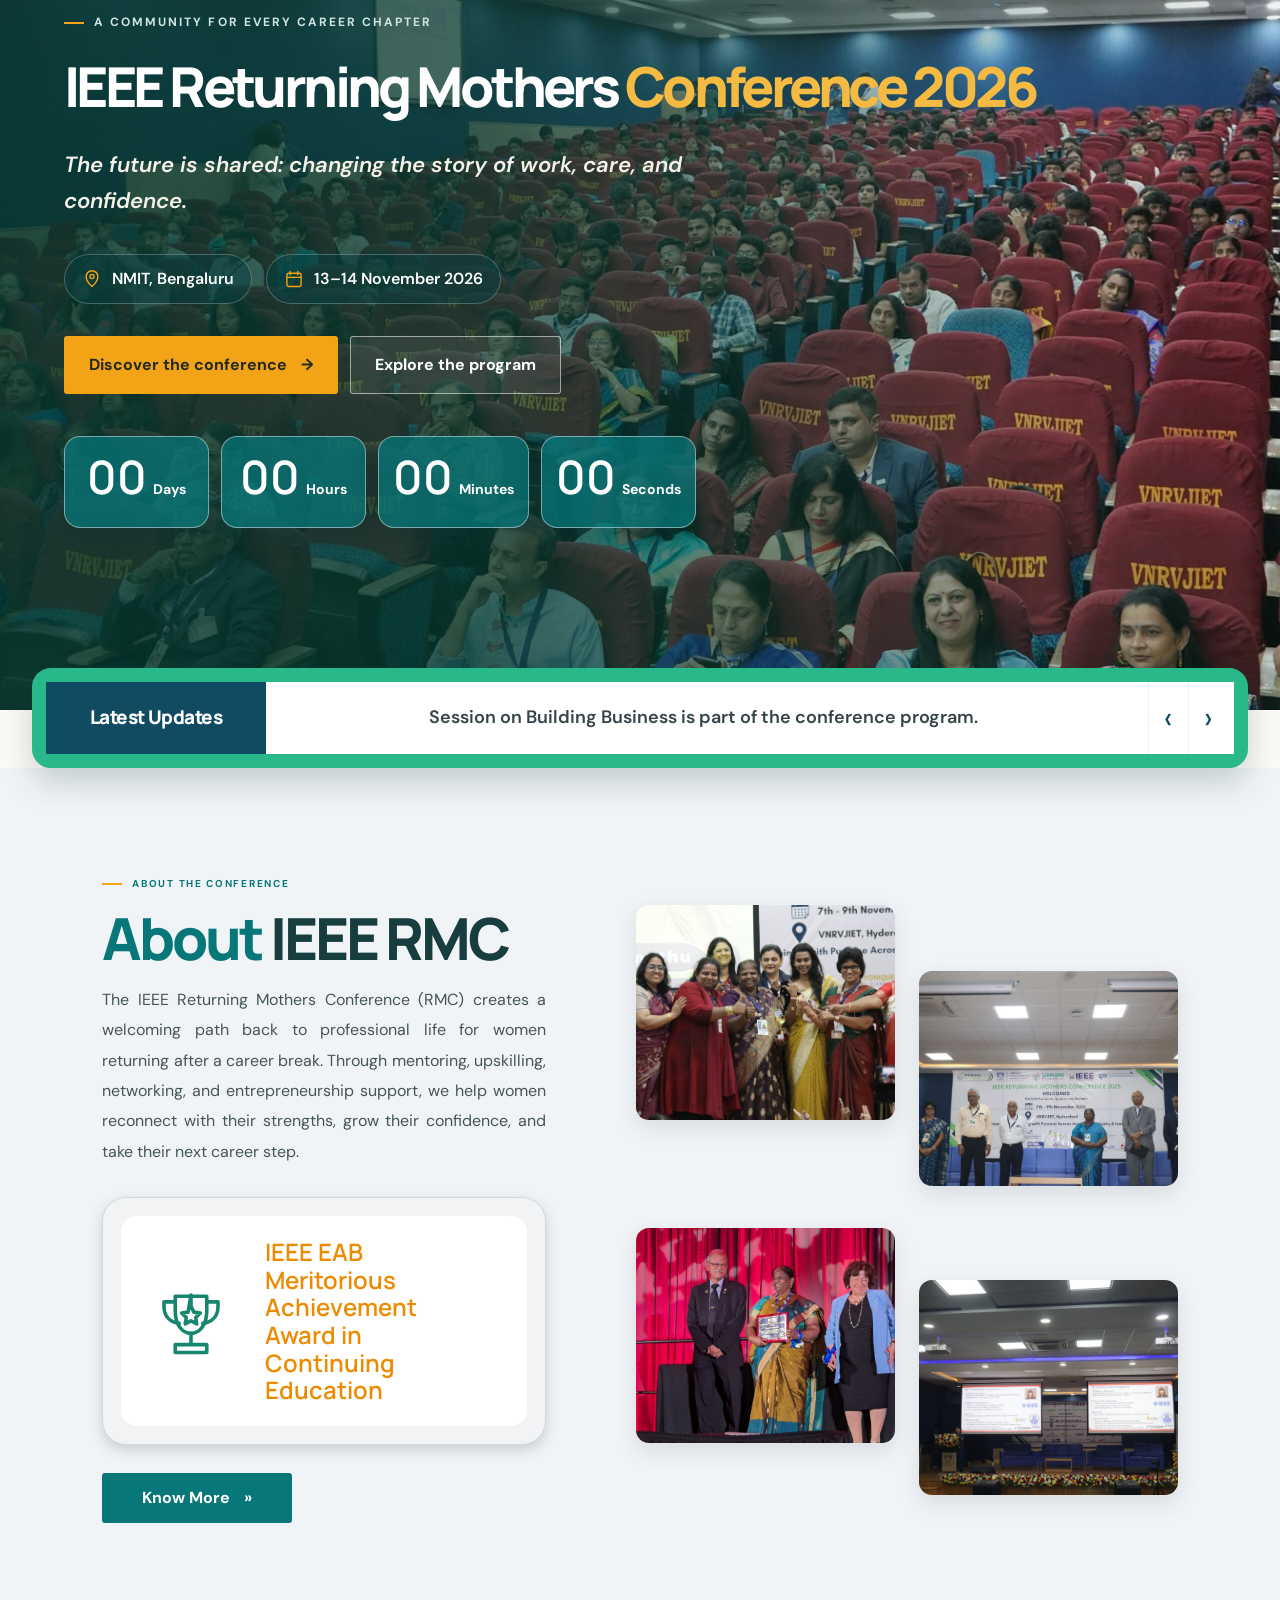
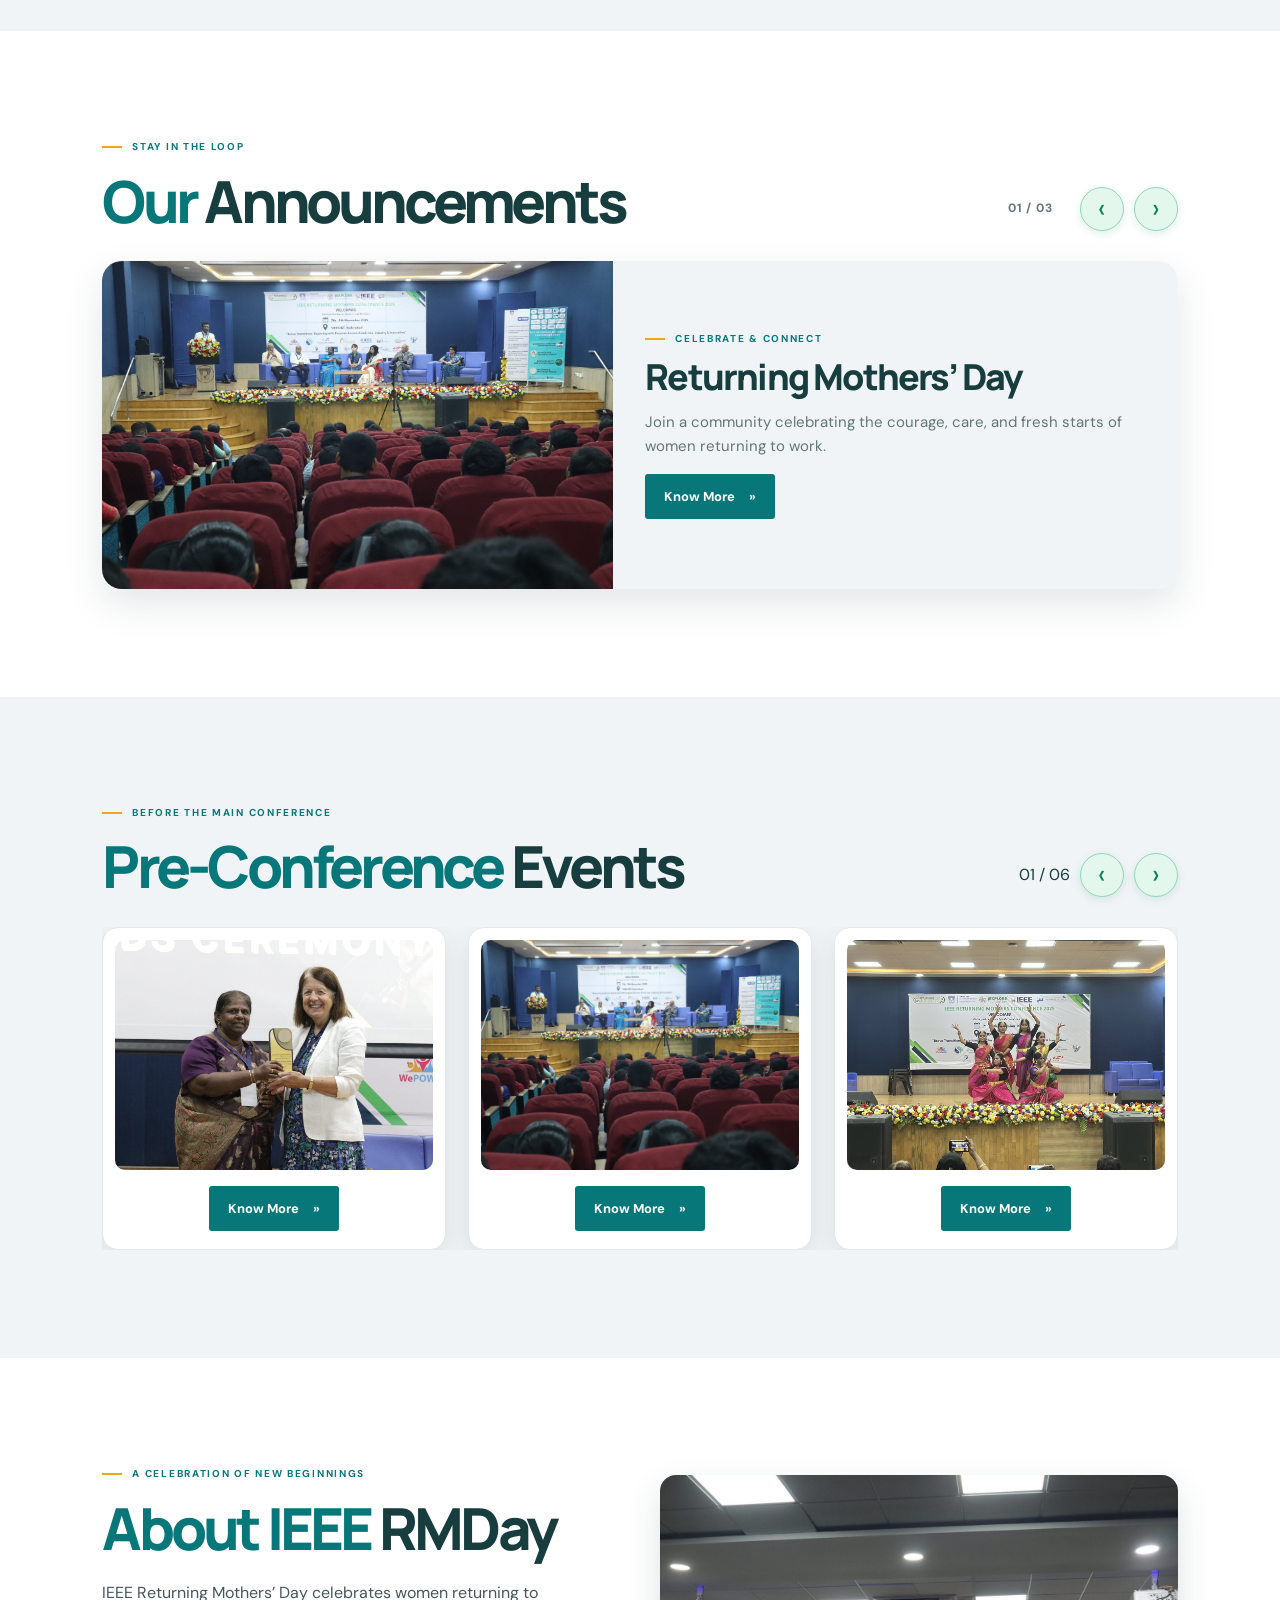
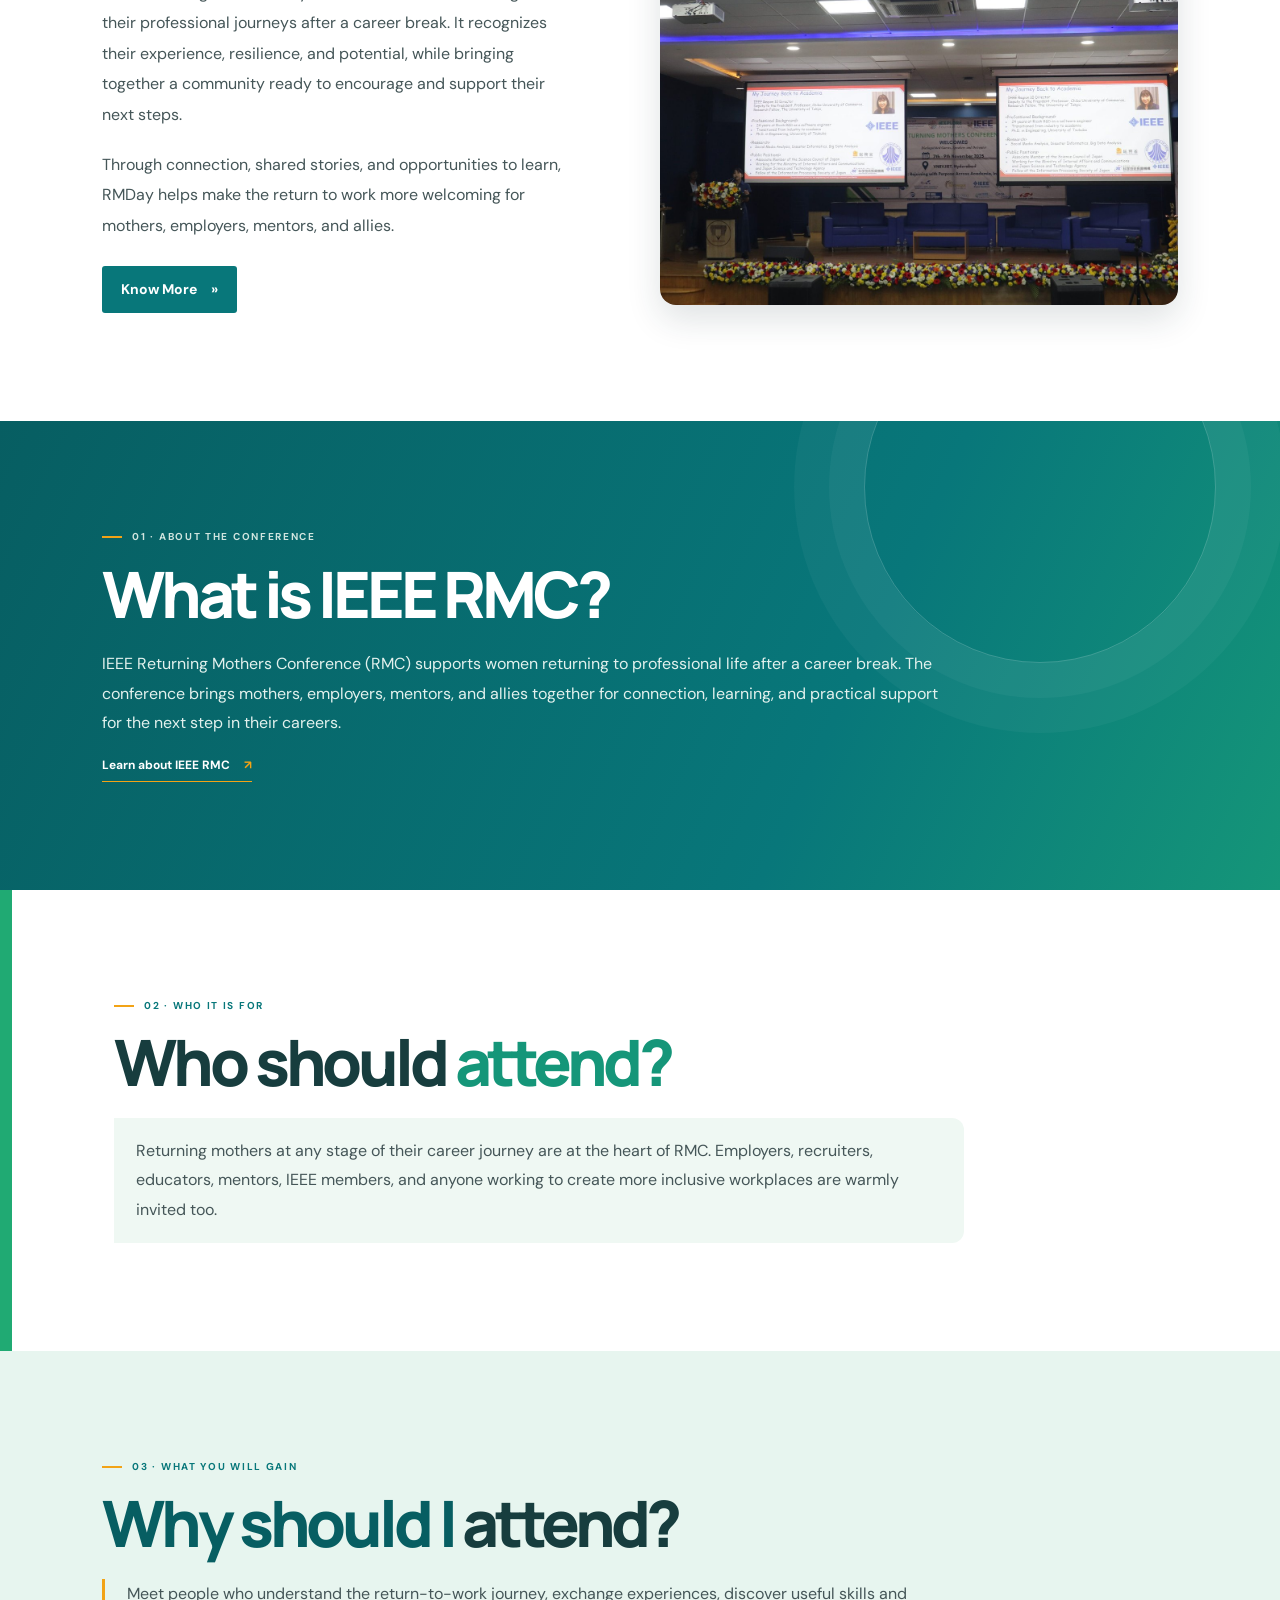
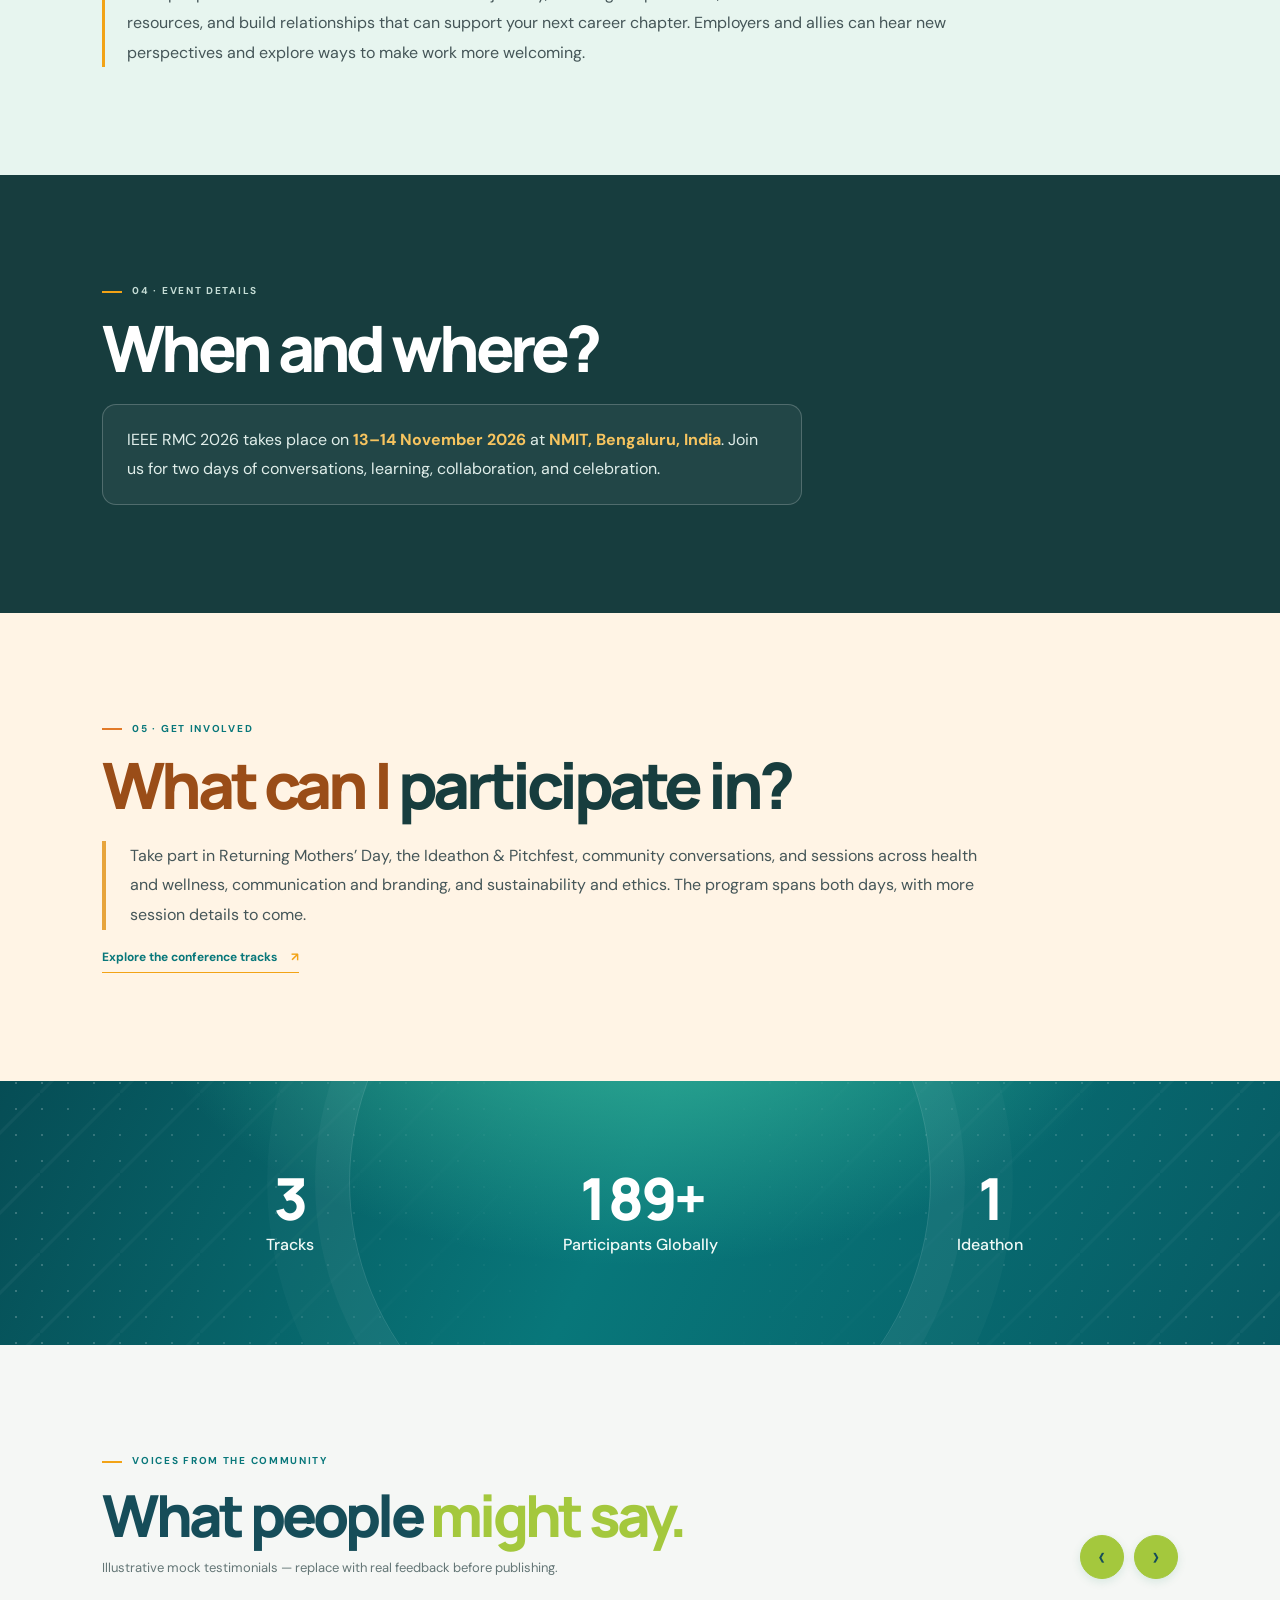
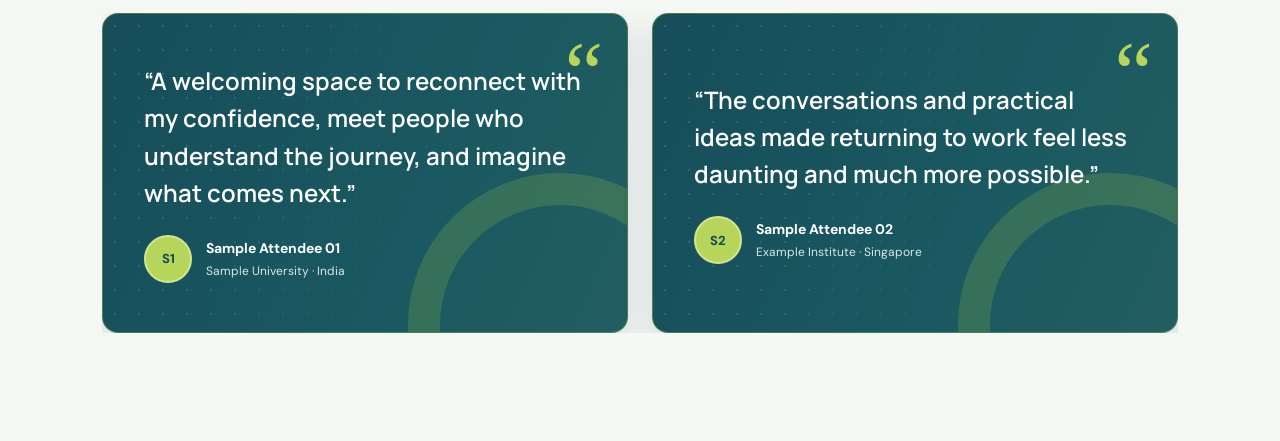
==== commit 375ea4bc: "Testimonial Carousel fixed" ====
--- a/index.html
+++ b/index.html
@@ -228,14 +228,13 @@
             <p class="testimonials-sample-note">Illustrative mock testimonials — replace with real feedback before publishing.</p>
           </div>
           <div class="announcement-carousel-controls">
-            <span class="testimonial-slide-count" aria-live="polite">01 / 03</span>
             <button class="announcement-carousel-button" type="button" data-testimonial-direction="-1" aria-label="Previous testimonial">‹</button>
             <button class="announcement-carousel-button" type="button" data-testimonial-direction="1" aria-label="Next testimonial">›</button>
           </div>
         </div>
         <div class="testimonial-carousel" role="region" aria-roledescription="carousel" aria-label="Sample testimonials">
           <div class="testimonial-carousel-track">
-            <article class="testimonial-card" role="group" aria-roledescription="slide" aria-label="1 of 3">
+            <article class="testimonial-card" role="group" aria-roledescription="slide" aria-label="1 of 4">
               <span class="testimonial-quote-mark" aria-hidden="true">“</span>
               <blockquote>“A welcoming space to reconnect with my confidence, meet people who understand the journey, and imagine what comes next.”</blockquote>
               <div class="testimonial-person">
@@ -243,7 +242,7 @@
                 <div><strong>Sample Attendee 01</strong><span>Sample University · India</span></div>
               </div>
             </article>
-            <article class="testimonial-card" role="group" aria-roledescription="slide" aria-label="2 of 3" aria-hidden="true">
+            <article class="testimonial-card" role="group" aria-roledescription="slide" aria-label="2 of 4">
               <span class="testimonial-quote-mark" aria-hidden="true">“</span>
               <blockquote>“The conversations and practical ideas made returning to work feel less daunting and much more possible.”</blockquote>
               <div class="testimonial-person">
@@ -251,12 +250,20 @@
                 <div><strong>Sample Attendee 02</strong><span>Example Institute · Singapore</span></div>
               </div>
             </article>
-            <article class="testimonial-card" role="group" aria-roledescription="slide" aria-label="3 of 3" aria-hidden="true">
+            <article class="testimonial-card" role="group" aria-roledescription="slide" aria-label="3 of 4" aria-hidden="true">
               <span class="testimonial-quote-mark" aria-hidden="true">“</span>
               <blockquote>“I left feeling encouraged, connected, and equipped with fresh perspectives for my next career chapter.”</blockquote>
               <div class="testimonial-person">
                 <span class="testimonial-avatar" aria-hidden="true">S3</span>
                 <div><strong>Sample Attendee 03</strong><span>Demo College · Kenya</span></div>
+              </div>
+            </article>
+            <article class="testimonial-card" role="group" aria-roledescription="slide" aria-label="4 of 4" aria-hidden="true">
+              <span class="testimonial-quote-mark" aria-hidden="true">“</span>
+              <blockquote>“It was inspiring to learn alongside a community that values the skills and experience mothers bring back to work.”</blockquote>
+              <div class="testimonial-person">
+                <span class="testimonial-avatar" aria-hidden="true">S4</span>
+                <div><strong>Sample Attendee 04</strong><span>Placeholder College · Malaysia</span></div>
               </div>
             </article>
           </div>
--- a/styles.css
+++ b/styles.css
@@ -161,22 +161,22 @@
   0% { opacity: .5; transform: translateY(8px) scale(.94); }
   100% { opacity: 1; transform: translateY(0) scale(1); }
 }
-.testimonials-section { background: #f3f7f4; }
-.testimonials-heading { display: flex; align-items: end; justify-content: space-between; gap: 24px; margin-bottom: 28px; }
+.testimonials-section { background: #f5f7f5; }
+.testimonials-heading { display: flex; align-items: end; justify-content: space-between; gap: 24px; margin-bottom: 34px; }
 .testimonials-heading h2 { color: #164d59; font-size: clamp(38px, 4.6vw, 58px); }
 .testimonials-heading h2 em { color: #a4c83d; }
 .testimonials-sample-note { margin: 12px 0 0; color: var(--muted); font-size: 13px; }
 .testimonials-section .announcement-carousel-button { border-color: #a4c83d; color: #164d59; background: #a4c83d; }
 .testimonials-section .announcement-carousel-button:hover { border-color: #91b52e; color: #164d59; background: #91b52e; }
 .testimonials-section .testimonial-slide-count { color: #164d59; }
-.testimonial-carousel { max-width: 920px; margin: 0 auto; overflow: hidden; border: 1px solid #d9e7c0; border-radius: 18px; background: #164d59; box-shadow: 0 14px 36px rgba(22, 77, 89, .18); }
-.testimonial-carousel-track { display: flex; transition: transform .55s ease; }
-.testimonial-card { position: relative; display: flex; flex: 0 0 100%; min-height: 290px; align-items: flex-start; flex-direction: column; justify-content: center; padding: clamp(28px, 5vw, 58px); overflow: hidden; background: linear-gradient(115deg, #164d59 0%, #1a5961 62%, #225e61 100%); }
-.testimonial-card::before { position: absolute; inset: 0; background-image: radial-gradient(circle, rgba(255, 255, 255, .12) 1px, transparent 1.5px); background-size: 24px 24px; content: ""; mask-image: linear-gradient(100deg, #000, transparent 70%); pointer-events: none; }
-.testimonial-card::after { position: absolute; right: -50px; bottom: -100px; width: 230px; height: 230px; border: 32px solid rgba(164, 200, 61, .18); border-radius: 50%; content: ""; pointer-events: none; }
-.testimonial-quote-mark { position: absolute; top: 15px; right: 30px; color: #b7d55a; font-family: Georgia, serif; font-size: 120px; line-height: 1; }
-.testimonial-card blockquote { position: relative; z-index: 1; max-width: 730px; margin: 0; color: #fff; font-family: var(--font-display); font-size: clamp(20px, 2.4vw, 29px); font-weight: 600; line-height: 1.55; }
-.testimonial-person { position: relative; z-index: 1; display: flex; align-items: center; gap: 14px; margin-top: 26px; }
+.testimonial-carousel { max-width: 1080px; margin: 0 auto; overflow: hidden; }
+.testimonial-carousel-track { display: flex; gap: 24px; transition: transform .55s ease; }
+.testimonial-card { position: relative; display: flex; flex: 0 0 calc((100% - 24px) / 2); min-height: 320px; align-items: flex-start; flex-direction: column; justify-content: center; padding: clamp(28px, 3.2vw, 46px); overflow: hidden; border: 1px solid rgba(164, 200, 61, .35); border-radius: 16px; background: linear-gradient(115deg, #164d59 0%, #1a5961 62%, #225e61 100%); box-shadow: 0 12px 30px rgba(22, 77, 89, .16); }
+.testimonial-card::before { position: absolute; inset: 0; background-image: radial-gradient(circle, rgba(255, 255, 255, .14) 1px, transparent 1.5px); background-size: 24px 24px; content: ""; mask-image: linear-gradient(100deg, #000, transparent 78%); pointer-events: none; }
+.testimonial-card::after { position: absolute; right: -85px; bottom: -145px; width: 240px; height: 240px; border: 32px solid rgba(164, 200, 61, .2); border-radius: 50%; content: ""; pointer-events: none; }
+.testimonial-quote-mark { position: absolute; top: 16px; right: 24px; color: #b7d55a; font-family: Georgia, serif; font-size: 86px; line-height: 1; }
+.testimonial-card blockquote { position: relative; z-index: 1; max-width: 730px; margin: 0; color: #fff; font-family: var(--font-display); font-size: clamp(18px, 2vw, 24px); font-weight: 600; line-height: 1.55; }
+.testimonial-person { position: relative; z-index: 1; display: flex; align-items: center; gap: 14px; margin-top: 24px; }
 .testimonial-avatar { display: grid; width: 48px; height: 48px; place-items: center; border: 2px solid #d2e58b; border-radius: 50%; color: #164d59; background: #b7d55a; font-size: 13px; font-weight: 800; }
 .testimonial-person > div { display: flex; flex-direction: column; gap: 2px; }
 .testimonial-person strong { color: #fff; font-size: 14px; }
@@ -421,9 +421,14 @@
   .testimonials-heading h2 { font-size: 38px; }
   .testimonials-heading .announcement-carousel-controls { align-self: flex-end; }
   .testimonials-sample-note { max-width: 290px; font-size: 12px; line-height: 1.5; }
-  .testimonial-card { min-height: 280px; padding: 25px 22px; }
-  .testimonial-card blockquote { font-size: 19px; }
-  .testimonial-person { margin-top: 20px; }
+  .testimonial-carousel-track { gap: 12px; }
+  .testimonial-card { flex-basis: calc((100% - 12px) / 2); min-height: 300px; padding: 24px 17px 22px 20px; border-radius: 12px; }
+  .testimonial-card blockquote { font-size: 16px; line-height: 1.5; }
+  .testimonial-quote-mark { top: 7px; right: 12px; font-size: 64px; }
+  .testimonial-person { gap: 9px; margin-top: 18px; }
+  .testimonial-avatar { width: 38px; height: 38px; font-size: 11px; }
+  .testimonial-person strong { font-size: 12px; }
+  .testimonial-person > div > span { font-size: 10px; }
   .rmc-question { min-height: 190px; }
   .rmc-question h2 { font-size: 38px; }
   .rmc-question-description { margin-top: 16px; font-size: 14px; line-height: 1.75; }
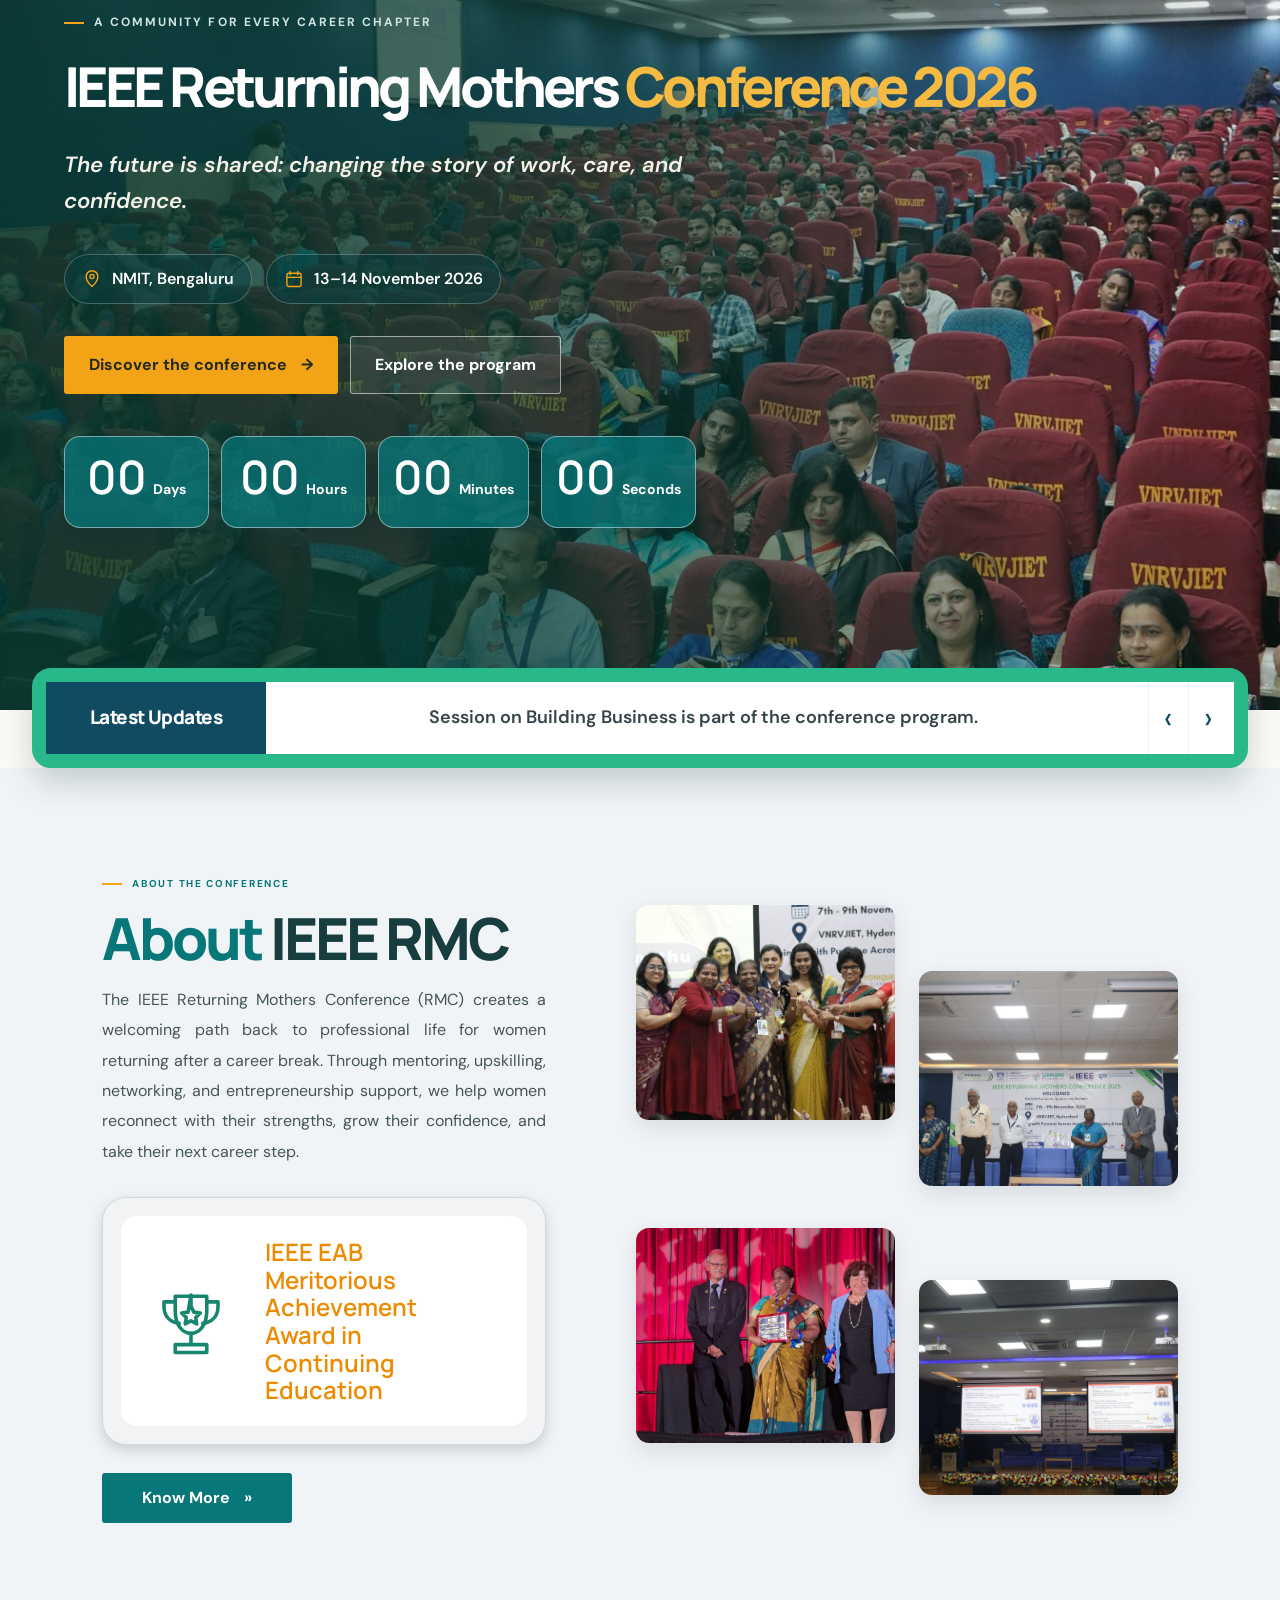
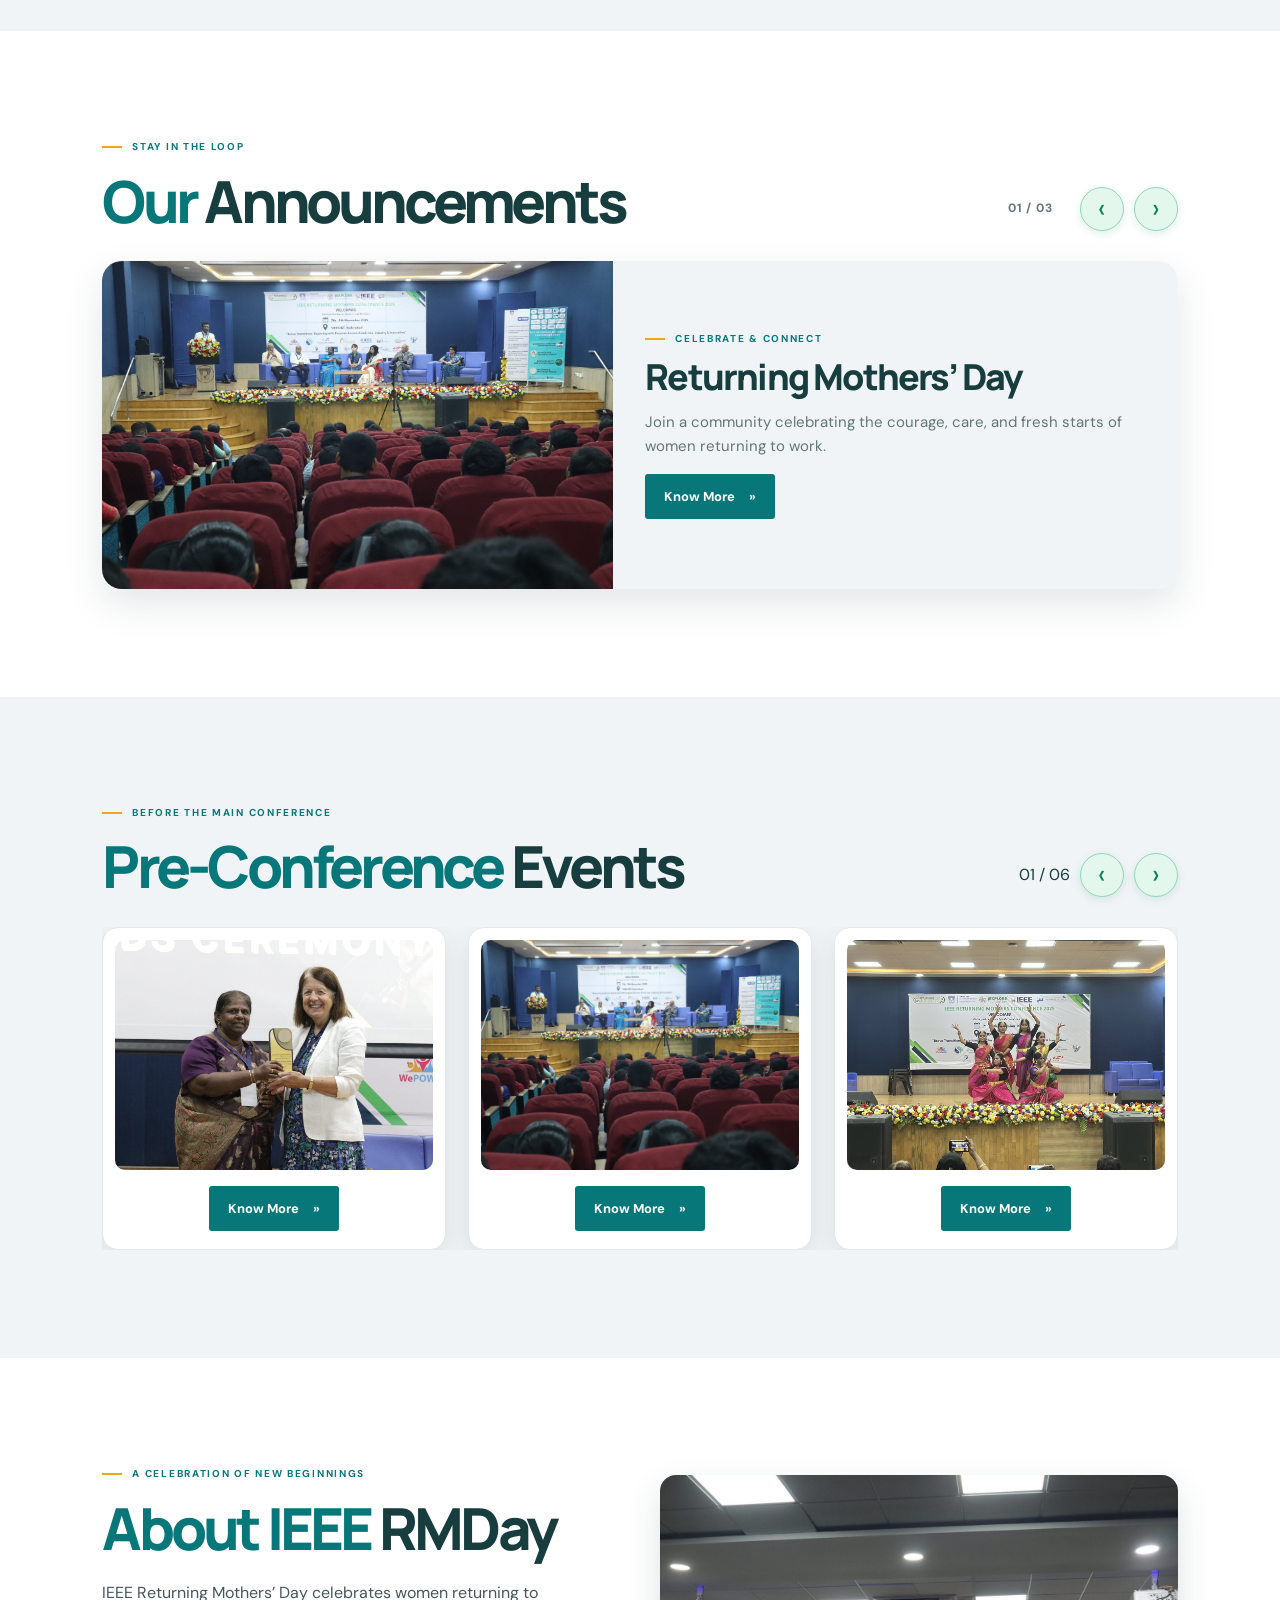
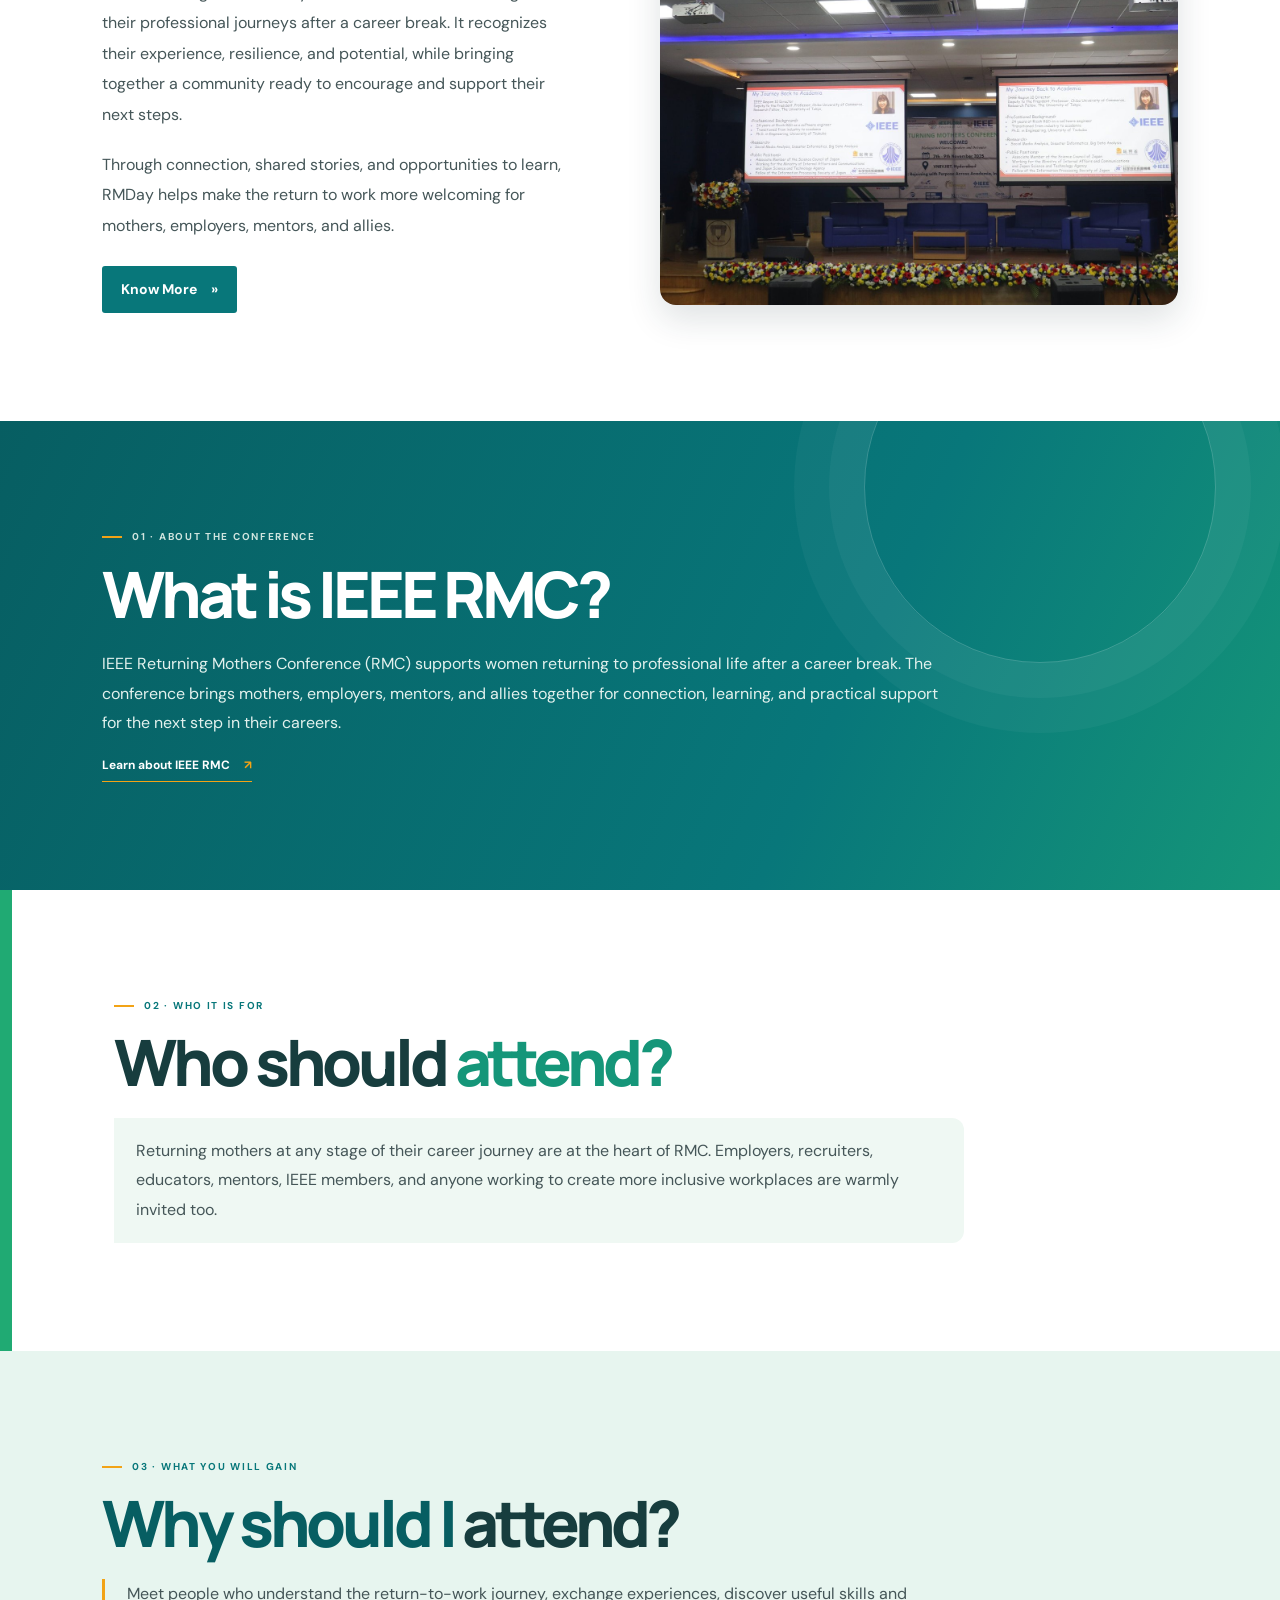
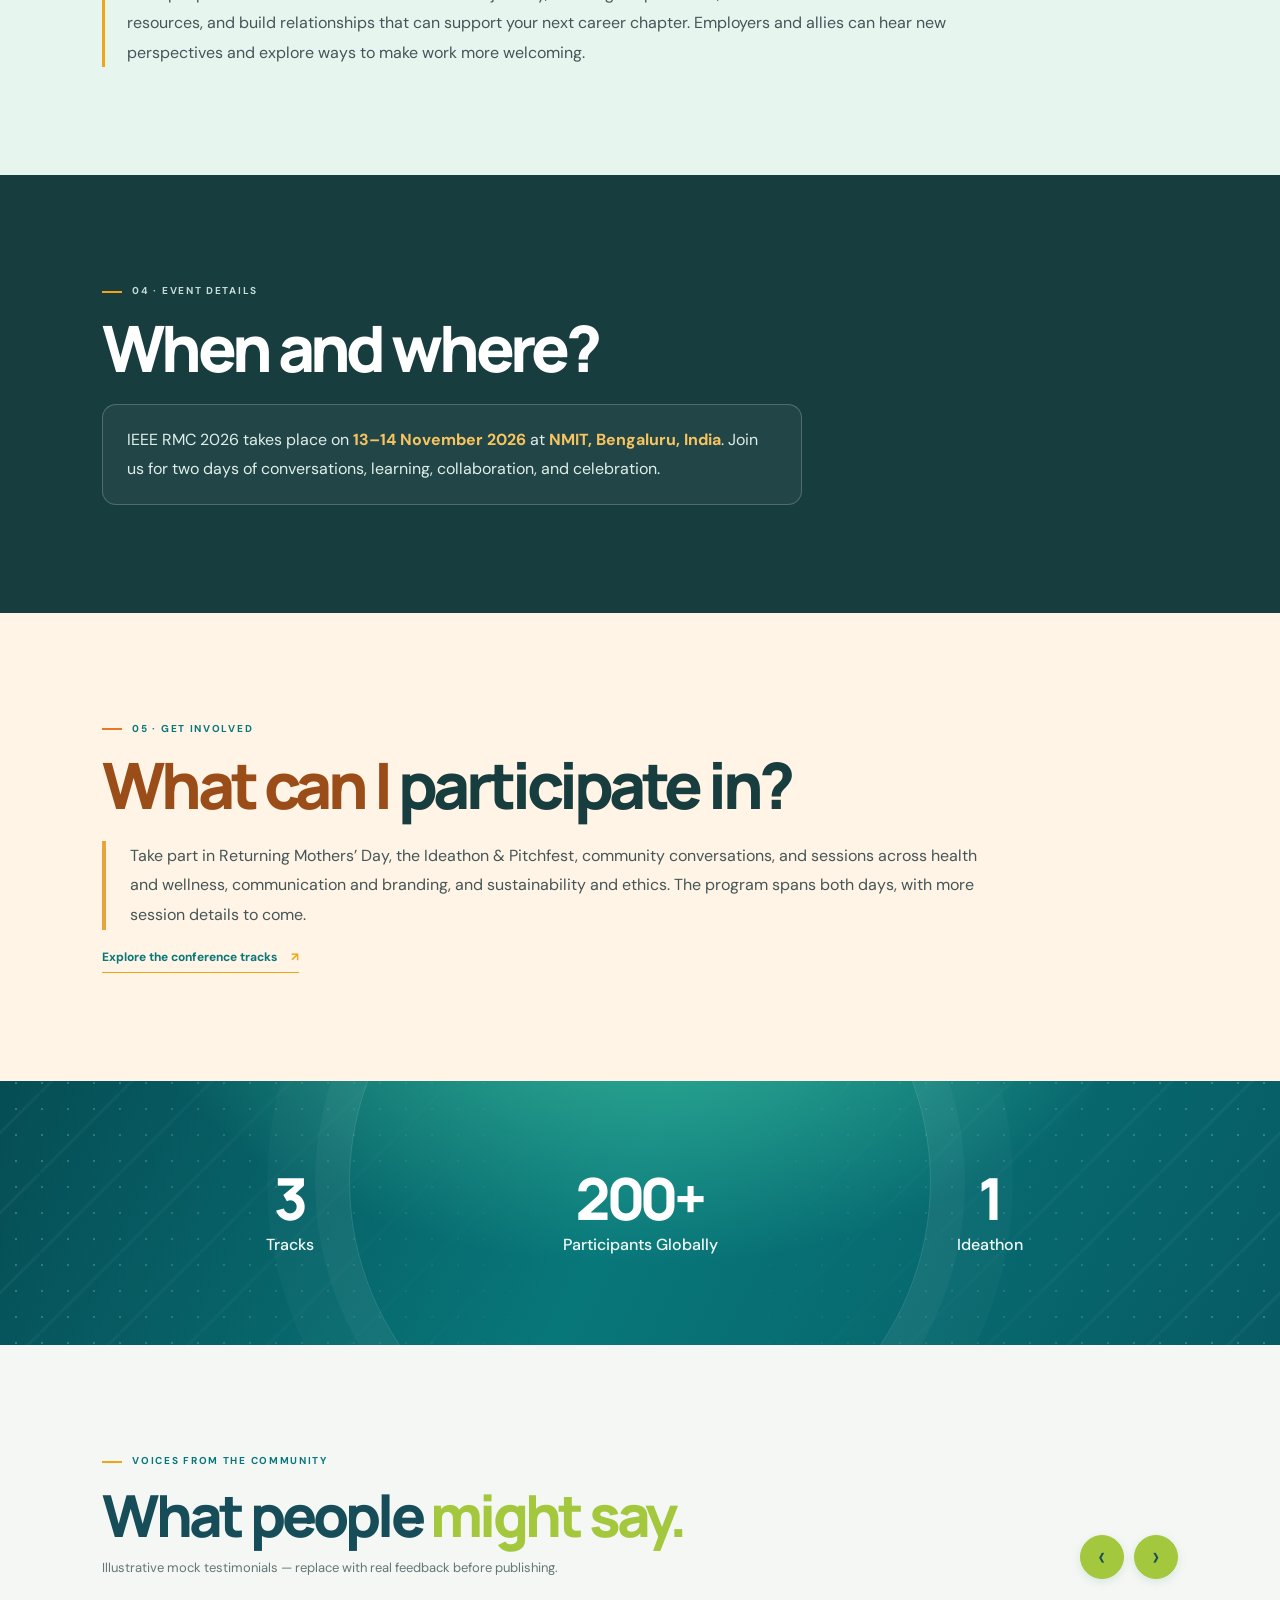
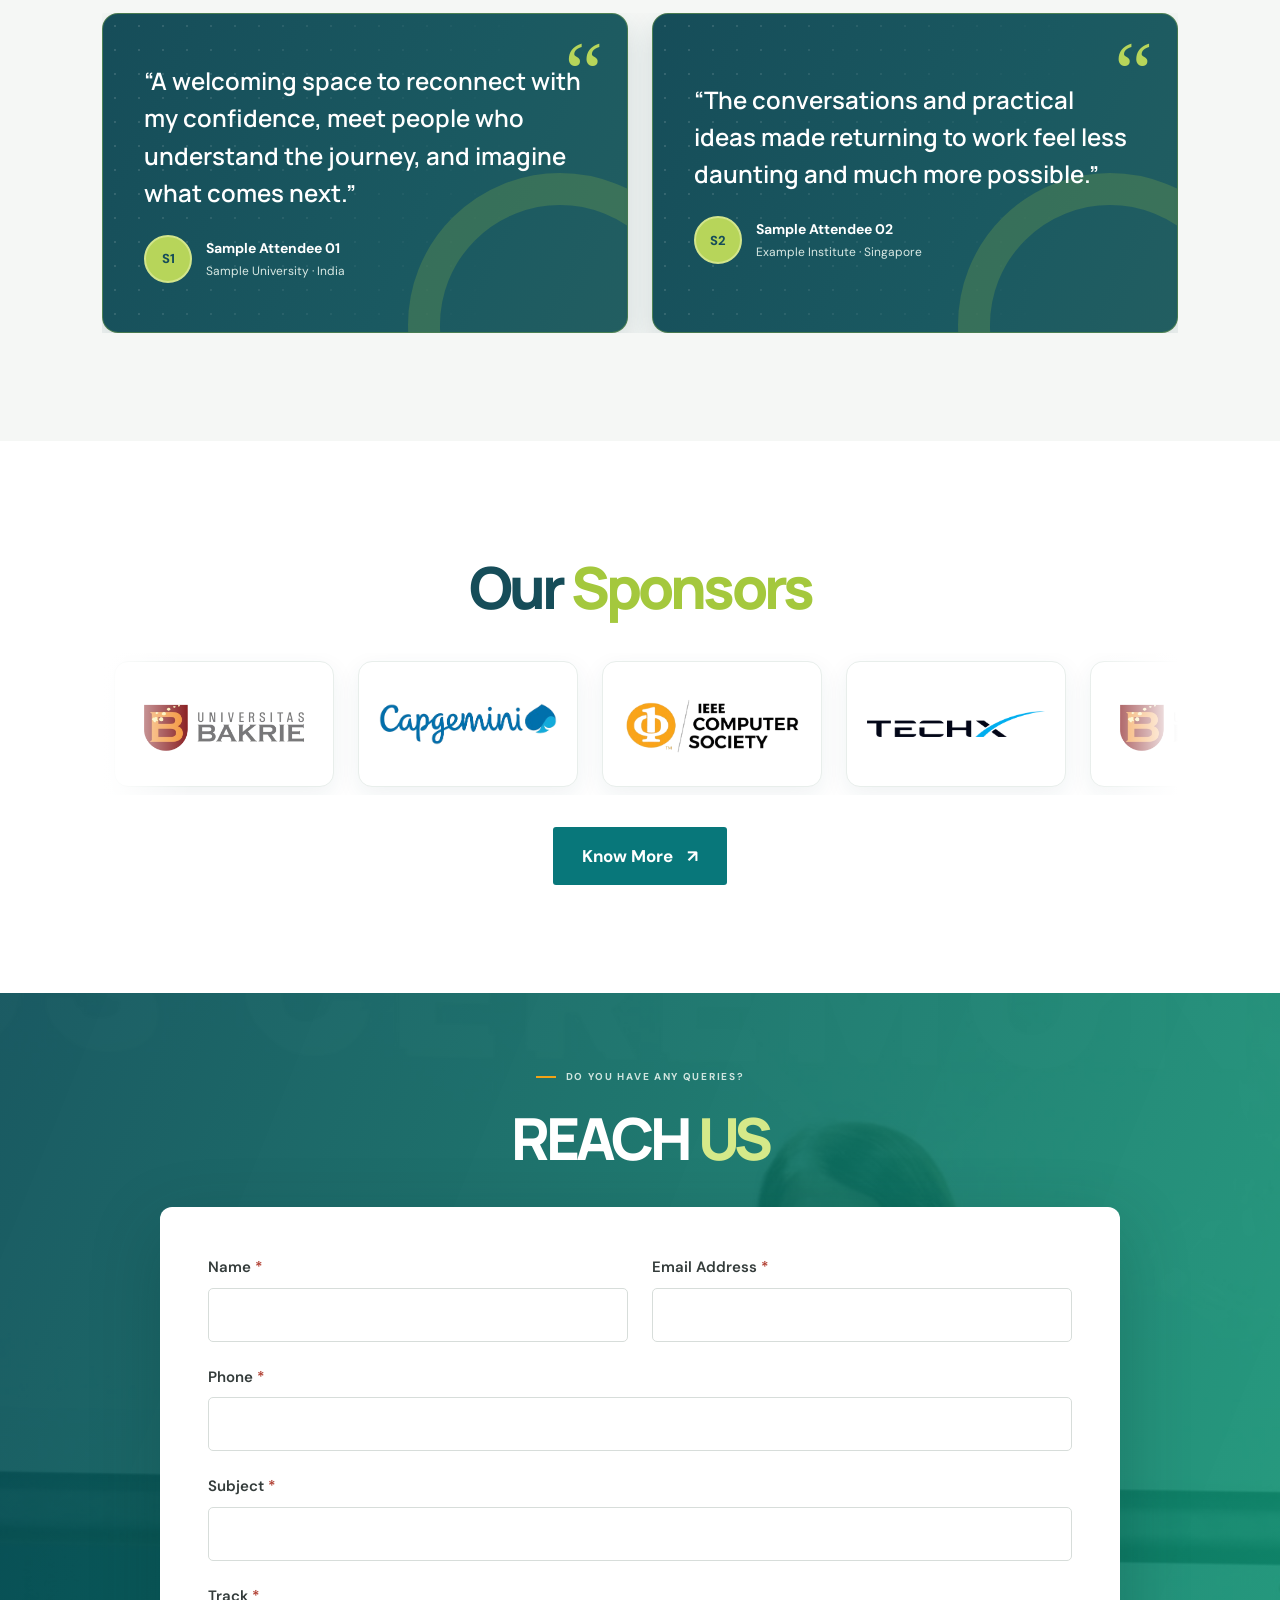
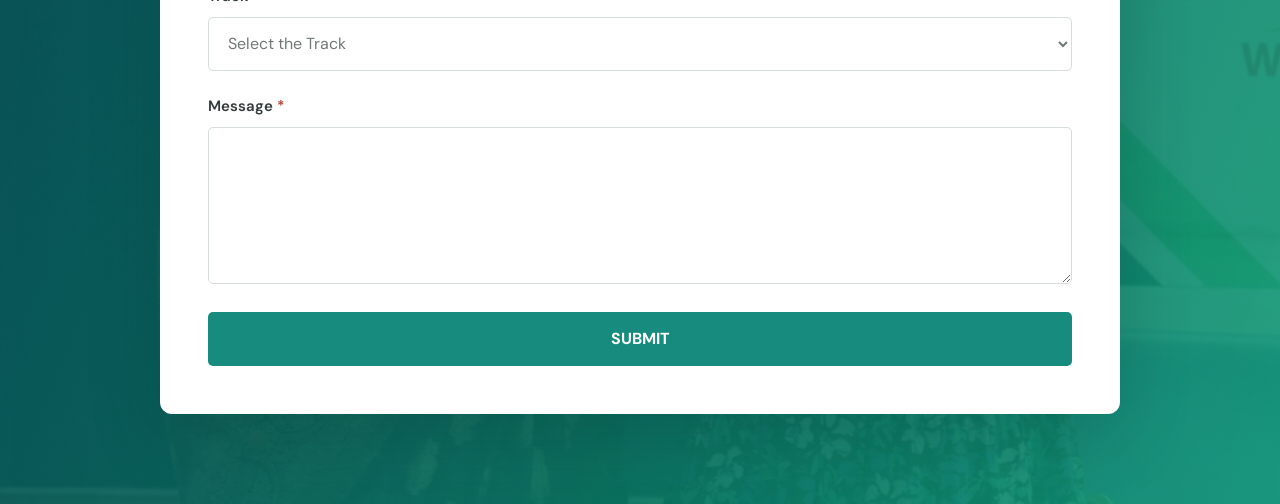
==== commit 5bdecd99: "Contact Form Added" ====
--- a/index.html
+++ b/index.html
@@ -269,6 +269,73 @@
           </div>
         </div>
       </section>
+      <section class="sponsors-section section-pad" aria-labelledby="sponsors-title">
+        <div class="sponsors-heading">
+          <h2 id="sponsors-title">Our <em>Sponsors</em></h2>
+        </div>
+        <div class="sponsor-marquee" role="region" aria-label="Conference sponsors">
+          <div class="sponsor-marquee-track">
+            <ul class="sponsor-logo-set" aria-label="Sponsor logos">
+              <li class="sponsor-logo-card"><img src="Sponsor%20Logos/BAKRIE.webp" alt="Bakrie"></li>
+              <li class="sponsor-logo-card"><img src="Sponsor%20Logos/Capgemini%20logo.png" alt="Capgemini"></li>
+              <li class="sponsor-logo-card"><img src="Sponsor%20Logos/computer-society.png" alt="IEEE Computer Society"></li>
+              <li class="sponsor-logo-card"><img src="Sponsor%20Logos/dark-logo.png" alt="The New Generation University"></li>
+            </ul>
+            <ul class="sponsor-logo-set" aria-hidden="true">
+              <li class="sponsor-logo-card"><img src="Sponsor%20Logos/BAKRIE.webp" alt=""></li>
+              <li class="sponsor-logo-card"><img src="Sponsor%20Logos/Capgemini%20logo.png" alt=""></li>
+              <li class="sponsor-logo-card"><img src="Sponsor%20Logos/computer-society.png" alt=""></li>
+              <li class="sponsor-logo-card"><img src="Sponsor%20Logos/dark-logo.png" alt=""></li>
+            </ul>
+          </div>
+        </div>
+        <a class="button button-teal sponsors-button" href="https://ieeereturningmothers.in/" target="_blank" rel="noopener noreferrer">
+          Know More <span aria-hidden="true">↗</span>
+        </a>
+      </section>
+      <section class="contact-form-section" id="contact" aria-labelledby="contact-form-title">
+        <div class="contact-form-content">
+          <header class="contact-form-heading">
+            <p class="eyebrow eyebrow-light"><span></span> Do you have any queries?</p>
+            <h2 id="contact-form-title">Reach <em>Us</em></h2>
+          </header>
+          <form class="contact-form">
+            <div class="contact-form-grid">
+              <div class="contact-form-field">
+                <label for="contact-name">Name <span aria-hidden="true">*</span></label>
+                <input id="contact-name" name="name" type="text" autocomplete="name" required>
+              </div>
+              <div class="contact-form-field">
+                <label for="contact-email">Email Address <span aria-hidden="true">*</span></label>
+                <input id="contact-email" name="email" type="email" autocomplete="email" required>
+              </div>
+              <div class="contact-form-field contact-form-field-full">
+                <label for="contact-phone">Phone <span aria-hidden="true">*</span></label>
+                <input id="contact-phone" name="phone" type="tel" autocomplete="tel" required>
+              </div>
+              <div class="contact-form-field contact-form-field-full">
+                <label for="contact-subject">Subject <span aria-hidden="true">*</span></label>
+                <input id="contact-subject" name="subject" type="text" required>
+              </div>
+              <div class="contact-form-field contact-form-field-full">
+                <label for="contact-track">Track <span aria-hidden="true">*</span></label>
+                <select id="contact-track" name="track" required>
+                  <option value="" selected disabled>Select the Track</option>
+                  <option value="health-wellness">Health and Wellness</option>
+                  <option value="communication-branding">Communication and Branding</option>
+                  <option value="sustainability-ethics">Sustainability and Ethics</option>
+                </select>
+              </div>
+              <div class="contact-form-field contact-form-field-full">
+                <label for="contact-message">Message <span aria-hidden="true">*</span></label>
+                <textarea id="contact-message" name="message" rows="5" required></textarea>
+              </div>
+            </div>
+            <button class="contact-form-submit" type="button">Submit</button>
+            <p class="contact-form-status" role="status" aria-live="polite"></p>
+          </form>
+        </div>
+      </section>
       
       <dialog class="announcement-dialog" aria-labelledby="announcement-dialog-title">
         <div class="announcement-dialog-content">
--- a/styles.css
+++ b/styles.css
@@ -181,6 +181,45 @@
 .testimonial-person > div { display: flex; flex-direction: column; gap: 2px; }
 .testimonial-person strong { color: #fff; font-size: 14px; }
 .testimonial-person > div > span { color: #d9e9e4; font-size: 12px; }
+.sponsors-section { overflow: hidden; background: #fff; }
+.sponsors-heading { max-width: 1080px; margin: 0 auto 36px; text-align: center; }
+.sponsors-heading h2 { margin: 8px 0 0; color: #164d59; font-size: clamp(38px, 4.6vw, 58px); }
+.sponsors-heading h2 em { color: #a4c83d; }
+.sponsor-marquee { position: relative; max-width: 1280px; margin: 0 auto; overflow: hidden; }
+.sponsor-marquee::before, .sponsor-marquee::after { position: absolute; z-index: 1; top: 0; bottom: 0; width: clamp(24px, 7vw, 90px); content: ""; pointer-events: none; }
+.sponsor-marquee::before { left: 0; background: linear-gradient(90deg, #fff, transparent); }
+.sponsor-marquee::after { right: 0; background: linear-gradient(270deg, #fff, transparent); }
+.sponsor-marquee-track { display: flex; width: max-content; animation: sponsor-marquee-scroll 35s linear infinite; }
+.sponsor-logo-set { display: flex; flex: none; align-items: center; gap: 24px; margin: 0; padding: 8px 12px; list-style: none; }
+.sponsor-logo-card { display: grid; width: clamp(170px, 18vw, 220px); height: 126px; flex: 0 0 auto; place-items: center; padding: 20px; border: 1px solid #e8eeeb; border-radius: 14px; background: #fff; box-shadow: 0 8px 24px rgba(22, 77, 89, .07); }
+.sponsor-logo-card img { width: 100%; height: 100%; object-fit: contain; }
+.sponsor-marquee:hover .sponsor-marquee-track, .sponsor-marquee:focus-within .sponsor-marquee-track { animation-play-state: paused; }
+.sponsors-button { display: flex; width: fit-content; min-height: 54px; margin: 32px auto 0; padding: 14px 28px; font-size: 17px; }
+.contact-form-section { position: relative; isolation: isolate; padding: 76px 24px 90px; overflow: hidden; background: #08777a; }
+.contact-form-section::before { position: absolute; z-index: 0; inset: 0; background: linear-gradient(112deg, rgba(5, 75, 84, .91), rgba(13, 153, 116, .88)), url("Home%20Page%20Images/Hero%20Originals/IMG_0300.jpg") center 44% / cover no-repeat; content: ""; }
+.contact-form-content { position: relative; z-index: 1; width: min(960px, 100%); margin: 0 auto; }
+.contact-form-heading { margin: 0 0 38px; color: #fff; text-align: center; }
+.contact-form-heading .eyebrow { justify-content: center; }
+.contact-form-heading h2 { margin: 23px 0 0; color: #fff; font-size: clamp(40px, 4.8vw, 58px); text-transform: uppercase; }
+.contact-form-heading h2 em { color: #d5e989; }
+.contact-form { padding: clamp(28px, 4vw, 48px); border-radius: 12px; background: #fff; box-shadow: 0 22px 70px rgba(4, 46, 48, .24); }
+.contact-form-grid { display: grid; grid-template-columns: repeat(2, minmax(0, 1fr)); gap: 23px 24px; }
+.contact-form-field { display: grid; gap: 8px; }
+.contact-form-field-full { grid-column: 1 / -1; }
+.contact-form-field label { color: #343c3b; font-size: 15px; font-weight: 600; }
+.contact-form-field label span { color: #b13f32; }
+.contact-form-field input, .contact-form-field select, .contact-form-field textarea { width: 100%; min-height: 54px; padding: 12px 15px; border: 1px solid #d7ddda; border-radius: 5px; outline: none; color: #293735; background: #fff; font: inherit; font-size: 16px; transition: border-color .2s ease, box-shadow .2s ease; }
+.contact-form-field textarea { min-height: 150px; resize: vertical; }
+.contact-form-field select:invalid { color: #707977; }
+.contact-form-field input:focus, .contact-form-field select:focus, .contact-form-field textarea:focus { border-color: #168b7e; box-shadow: 0 0 0 3px rgba(22, 139, 126, .15); }
+.contact-form-submit { width: 100%; min-height: 54px; margin-top: 28px; border: 0; border-radius: 5px; color: #fff; background: #168b7e; font: inherit; font-size: 16px; font-weight: 700; text-transform: uppercase; cursor: pointer; transition: background .2s ease, transform .2s ease; }
+.contact-form-submit:hover { transform: translateY(-2px); background: #0c7168; }
+.contact-form-submit:focus-visible { outline: 3px solid #e5b23f; outline-offset: 3px; }
+.contact-form-note, .contact-form-status { margin: 14px 0 0; color: #5b6865; font-size: 12px; text-align: center; }
+.contact-form-status:empty { display: none; }
+@keyframes sponsor-marquee-scroll {
+  to { transform: translateX(-50%); }
+}
 .rmc-question { min-height: 245px; background: #f1f4f7; }
 .rmc-question-alt { background: #fff; }
 .rmc-question h2 { color: var(--teal); font-size: clamp(40px, 5vw, 64px); }
@@ -429,6 +468,16 @@
   .testimonial-avatar { width: 38px; height: 38px; font-size: 11px; }
   .testimonial-person strong { font-size: 12px; }
   .testimonial-person > div > span { font-size: 10px; }
+  .contact-form-section { padding: 58px 18px 64px; }
+  .contact-form-heading { margin-bottom: 25px; }
+  .contact-form-heading h2 { margin-top: 16px; }
+  .contact-form { padding: 23px 18px; border-radius: 10px; }
+  .contact-form-grid { grid-template-columns: 1fr; gap: 17px; }
+  .contact-form-field-full { grid-column: auto; }
+  .contact-form-field label { font-size: 14px; }
+  .contact-form-field input, .contact-form-field select, .contact-form-field textarea { min-height: 49px; font-size: 15px; }
+  .contact-form-field textarea { min-height: 130px; }
+  .contact-form-submit { min-height: 50px; margin-top: 22px; }
   .rmc-question { min-height: 190px; }
   .rmc-question h2 { font-size: 38px; }
   .rmc-question-description { margin-top: 16px; font-size: 14px; line-height: 1.75; }
@@ -513,4 +562,8 @@
   .hero-slide { transition: none; }
   .about-rmc-award svg { animation: none; }
   .about-rmc-photo:hover { transform: none; }
-}
+  .sponsor-marquee-track { width: 100%; animation: none; }
+  .sponsor-logo-set { width: 100%; flex-wrap: wrap; justify-content: center; gap: 12px; padding-inline: 0; }
+  .sponsor-logo-set[aria-hidden="true"] { display: none; }
+  .sponsor-logo-card { width: min(220px, calc((100% - 12px) / 2)); }
+}
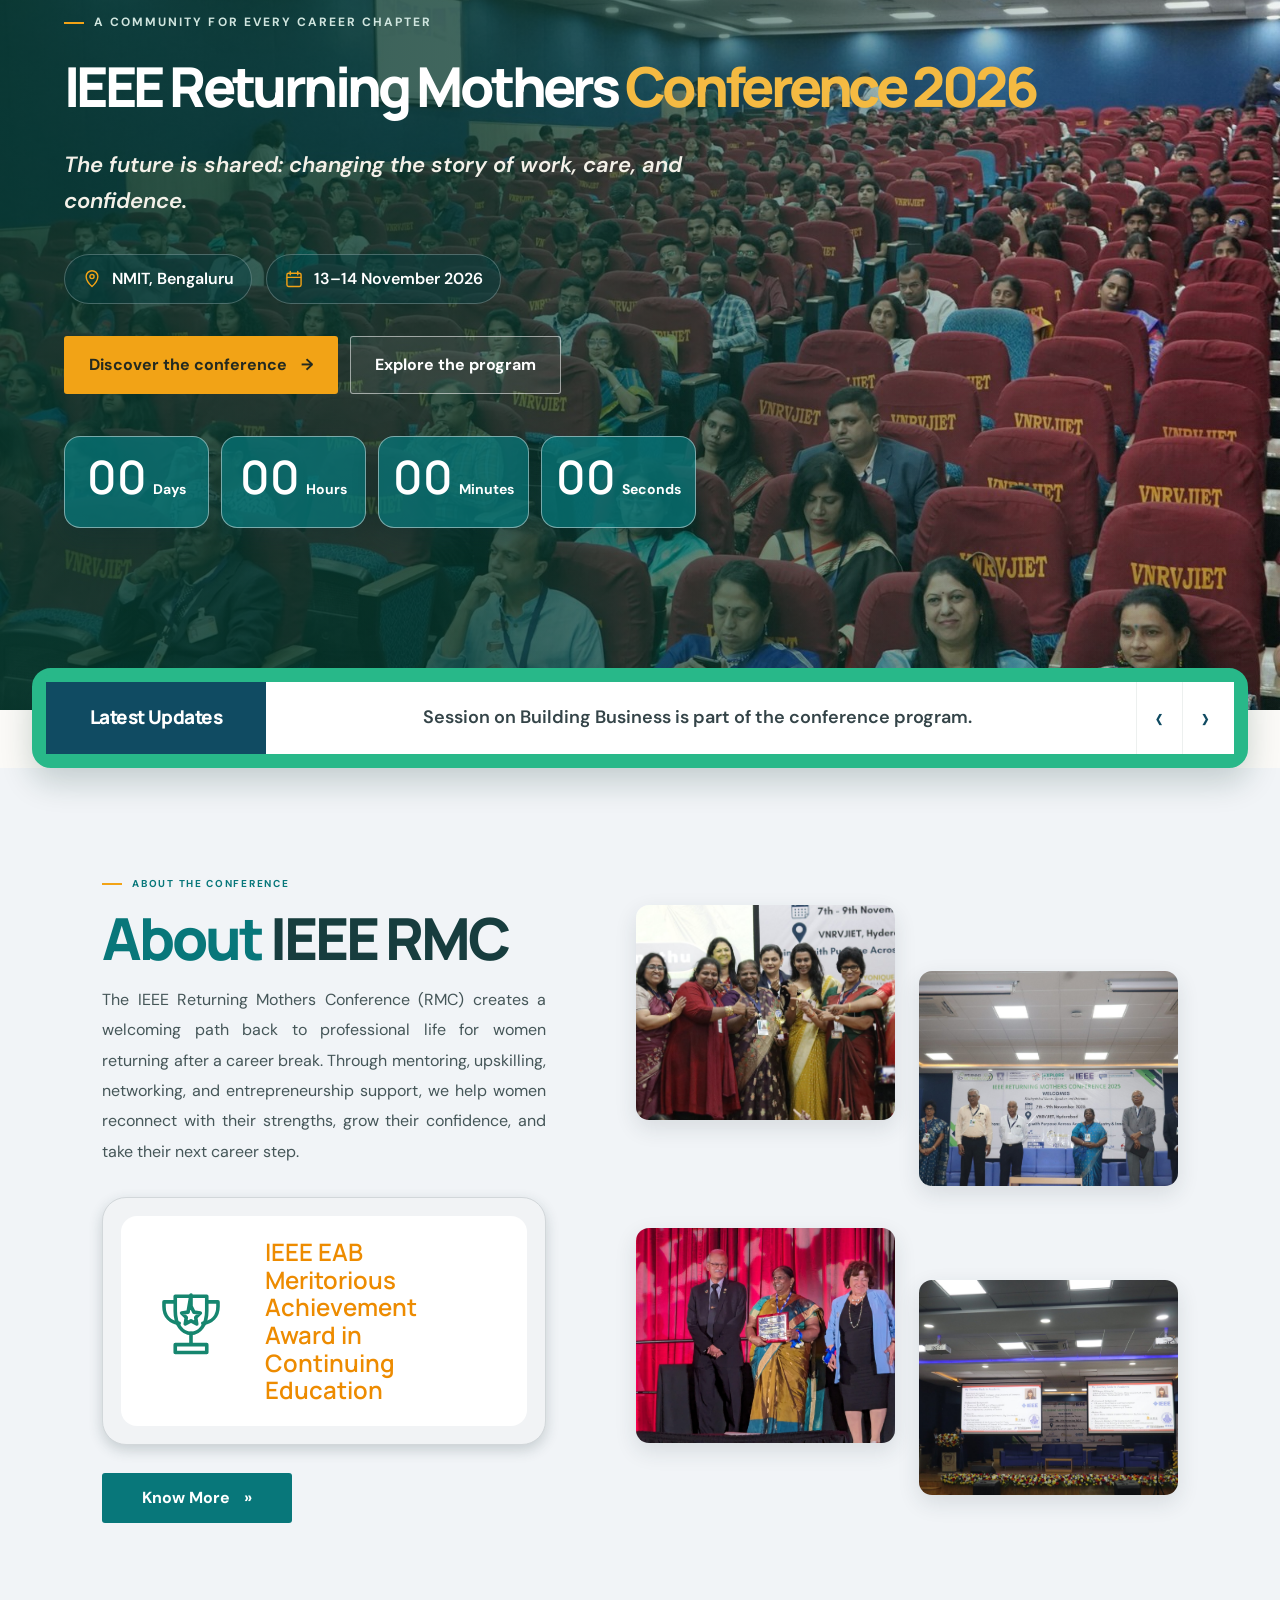
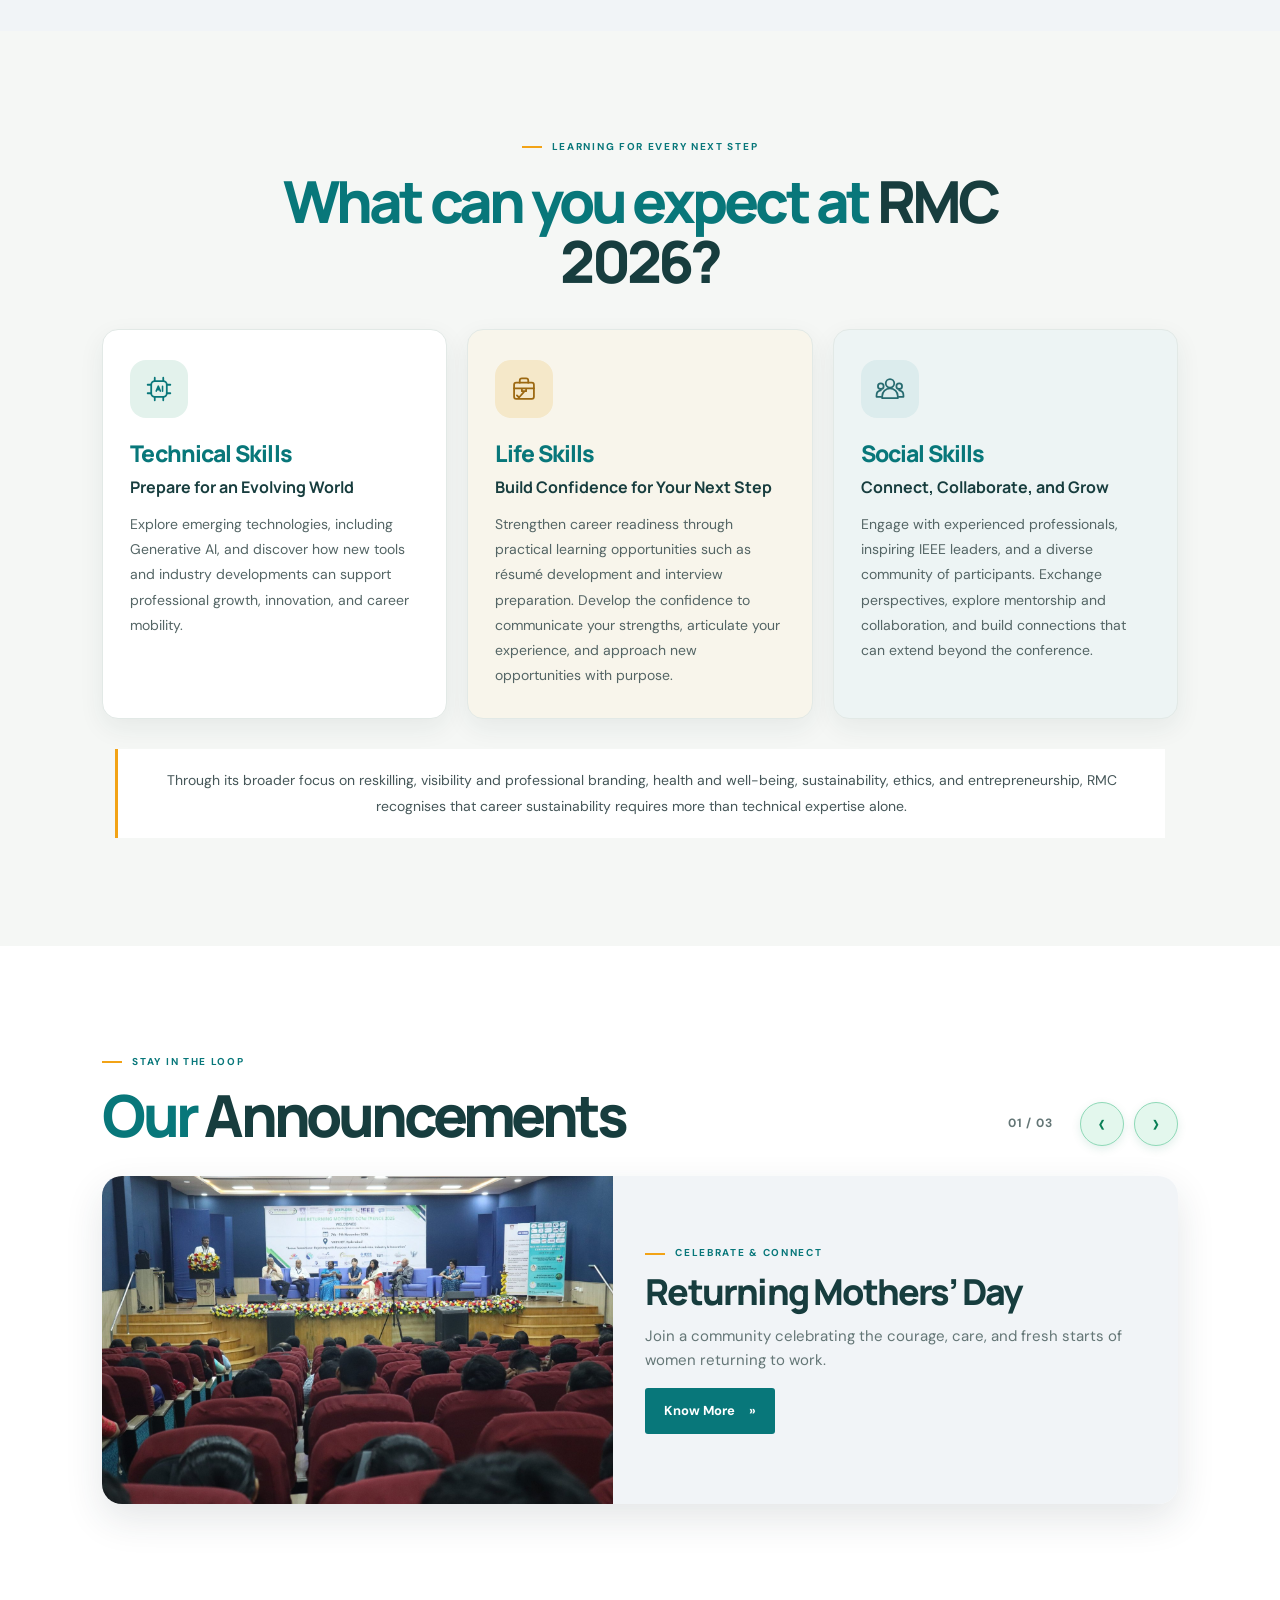
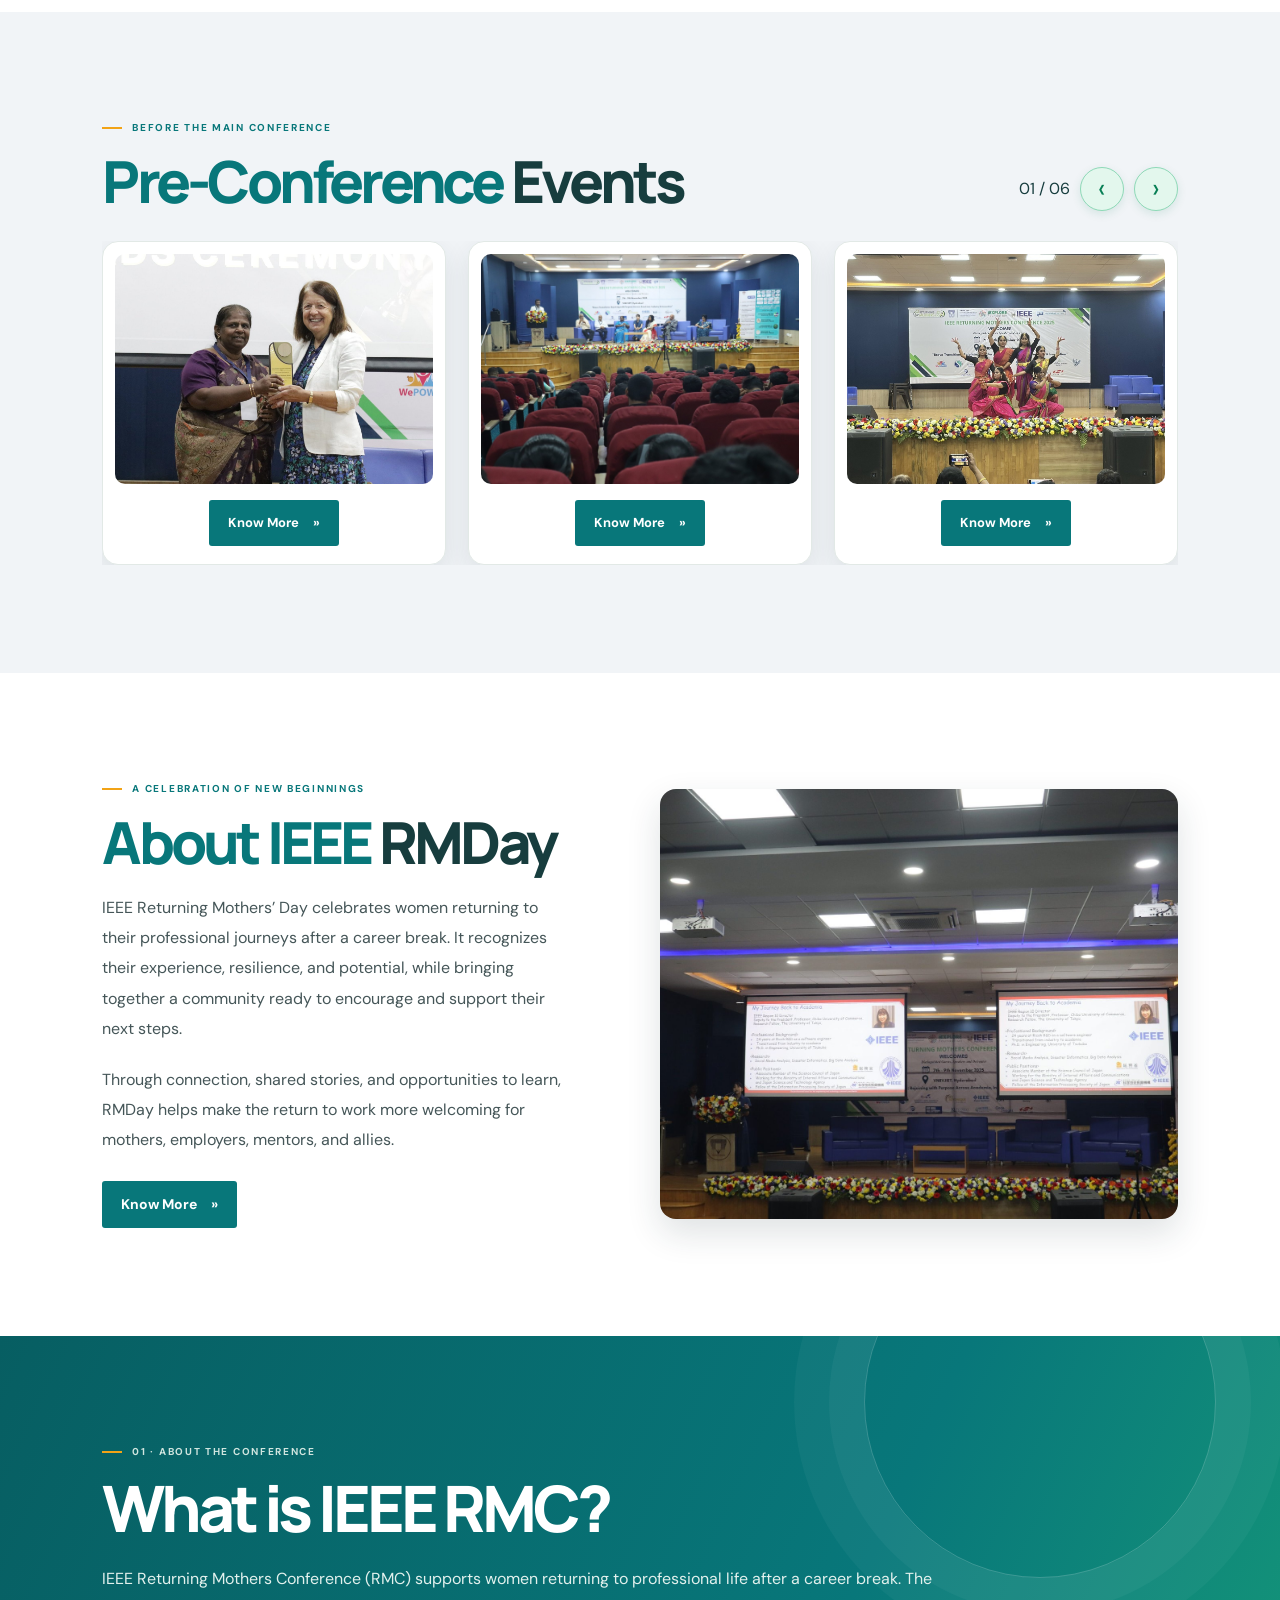
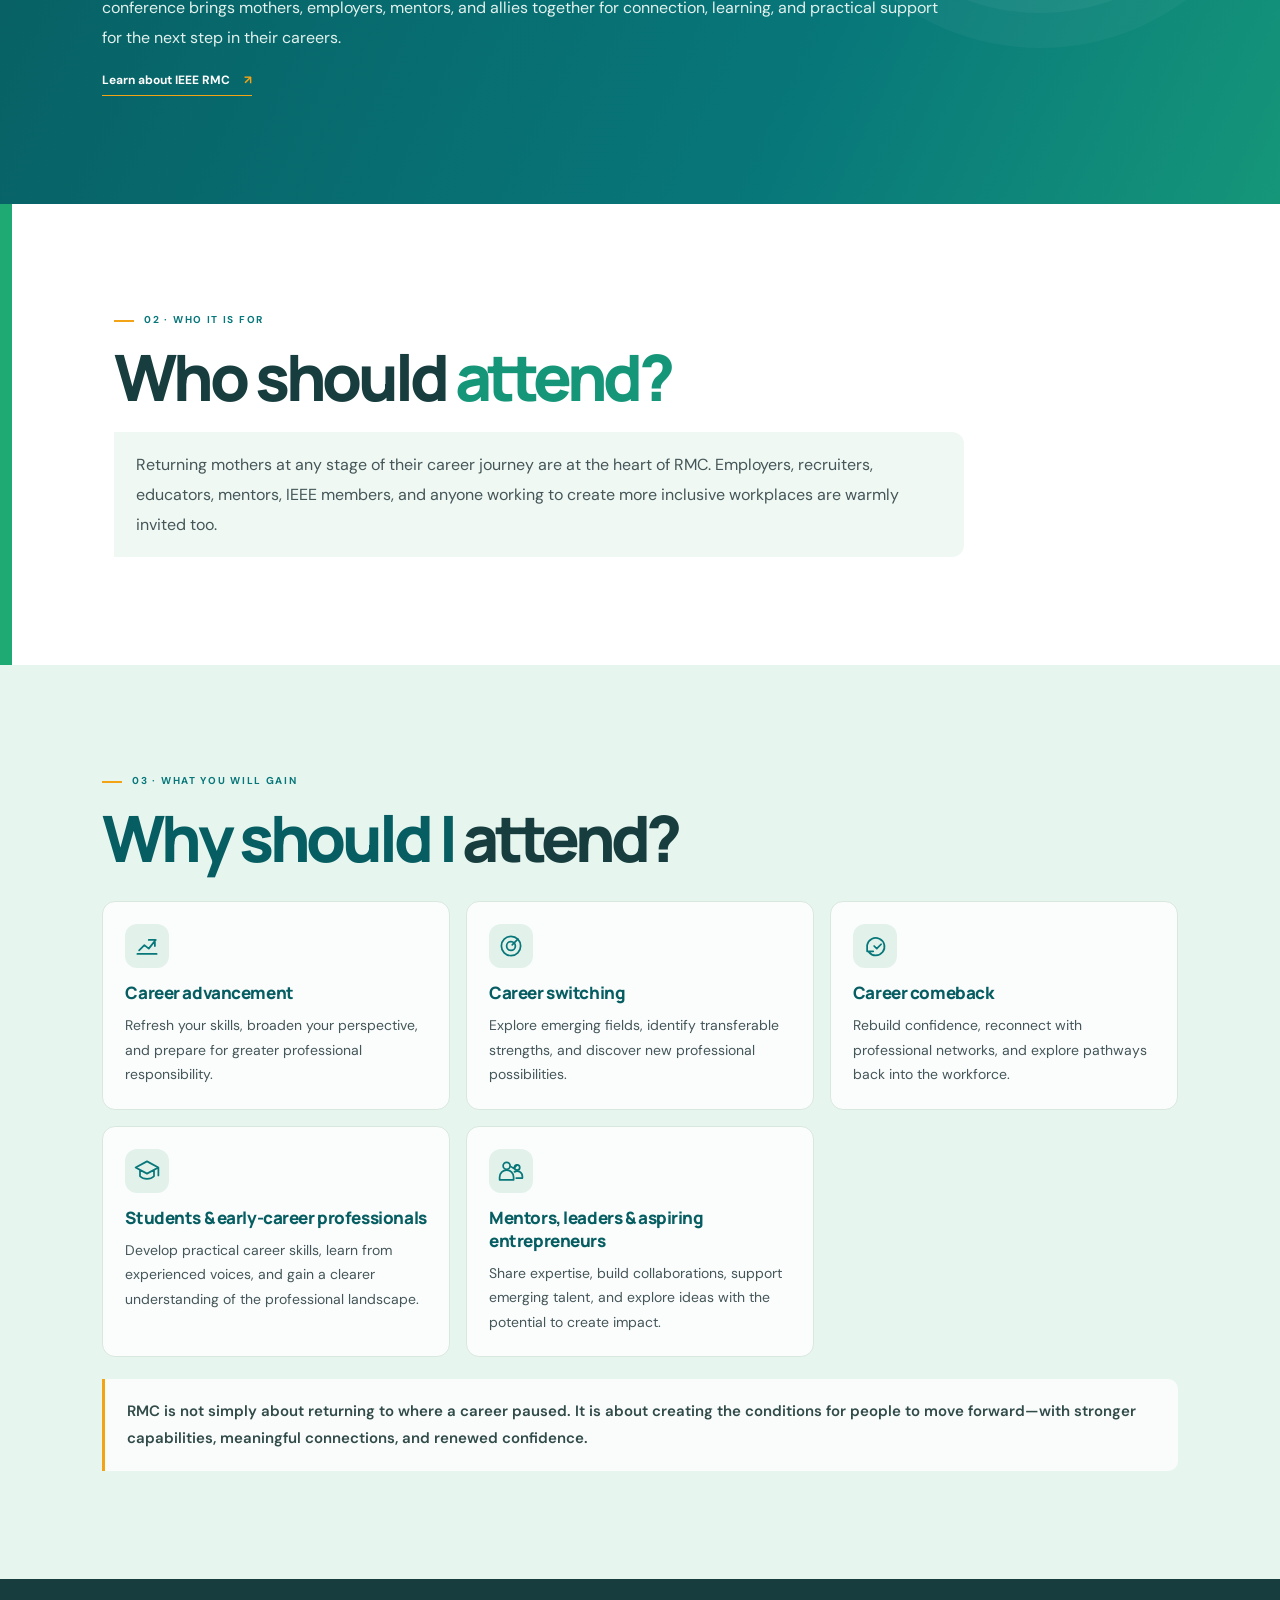
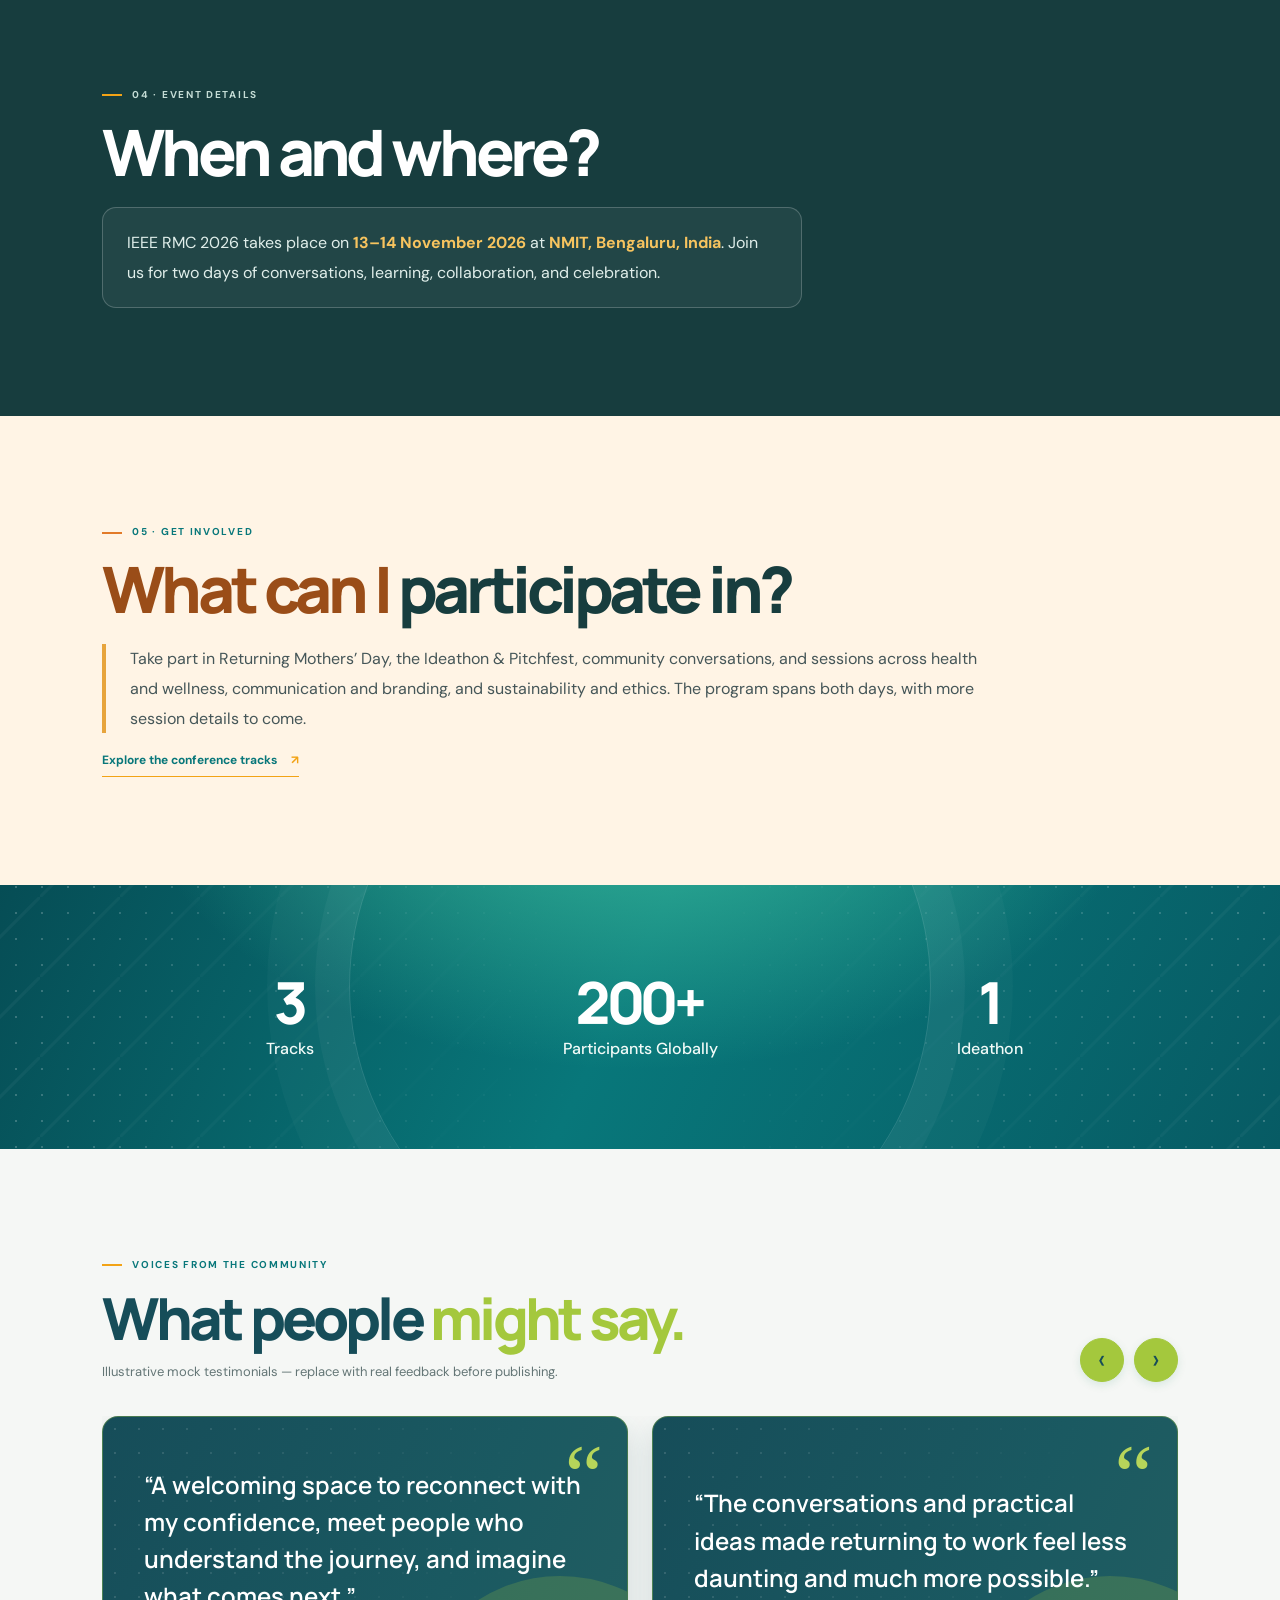
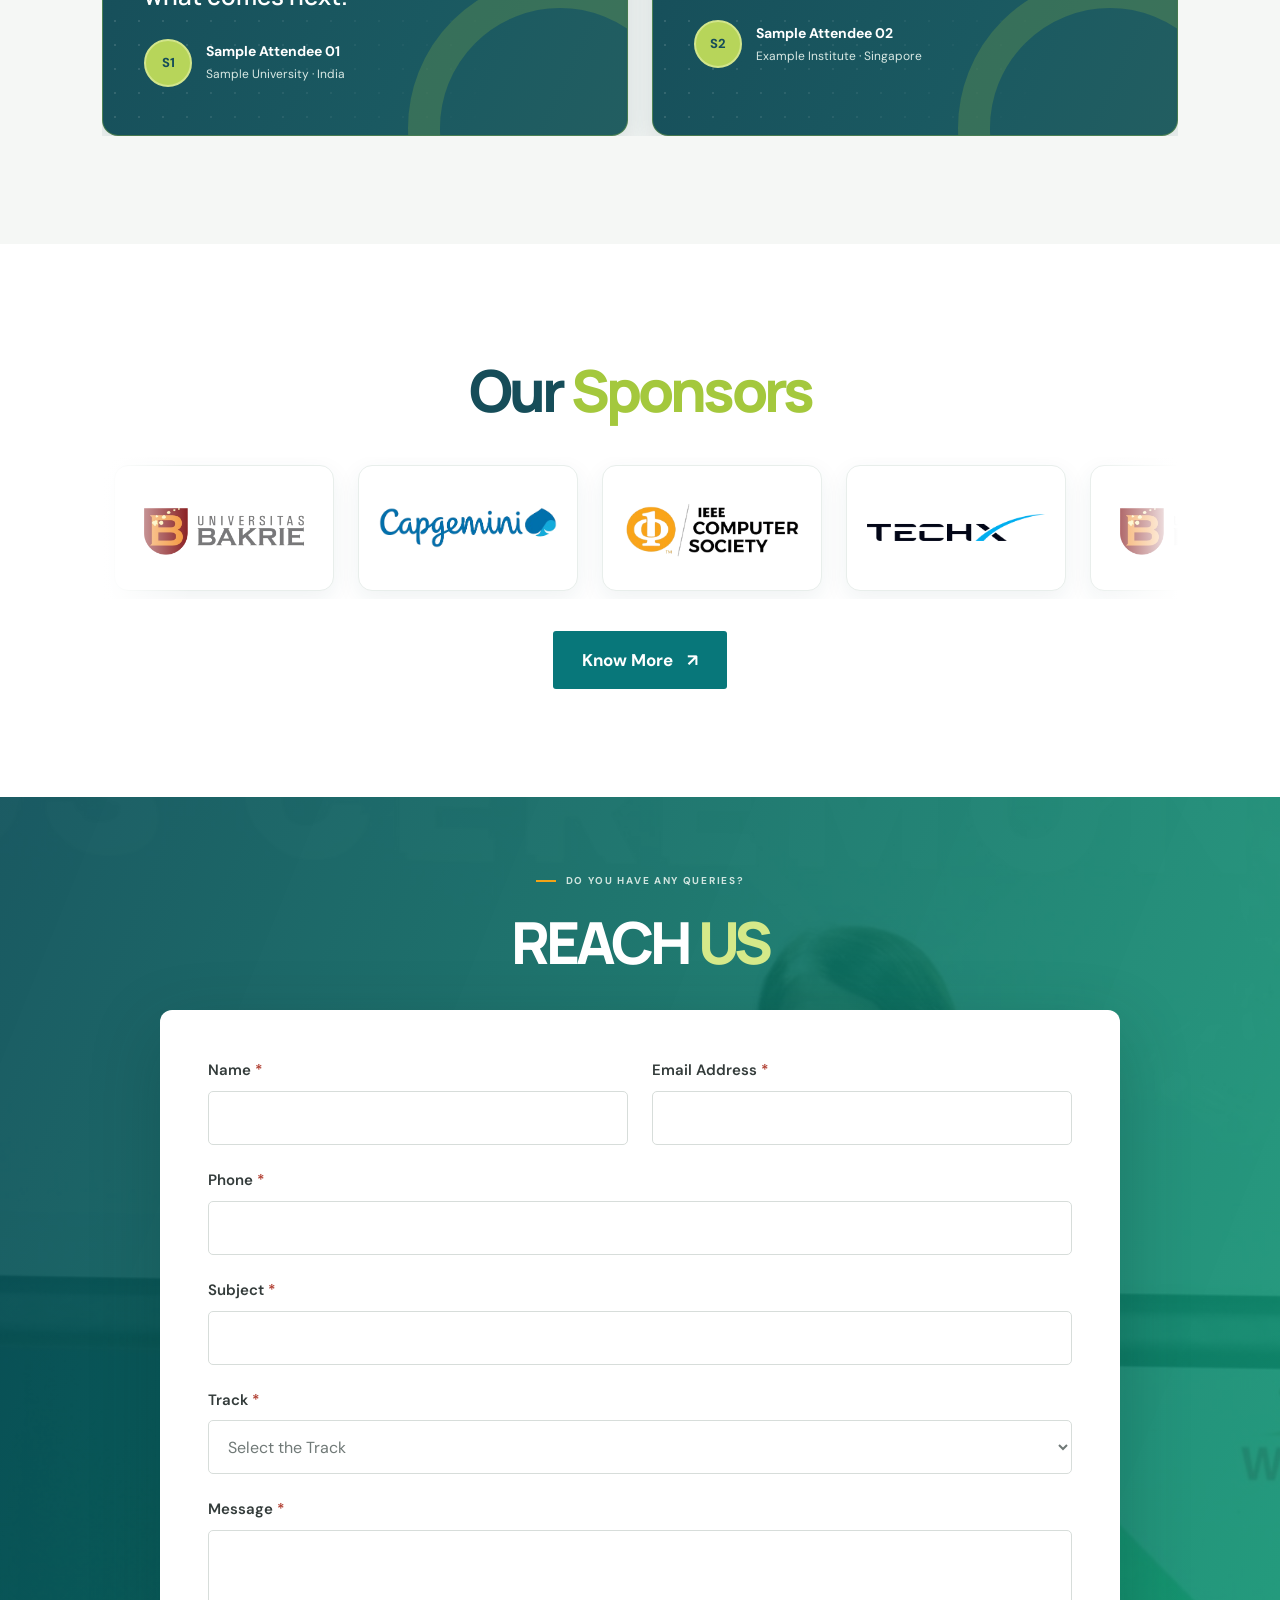
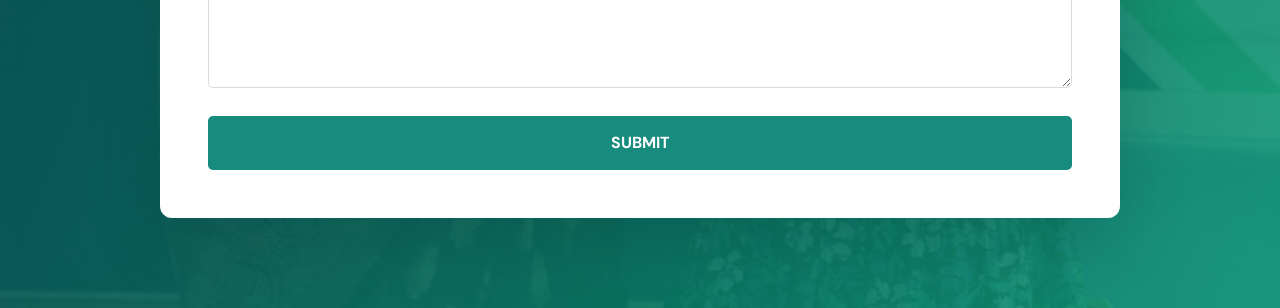
==== commit 1b49cd47: "Rmday page added" ====
--- a/index.html
+++ b/index.html
@@ -71,7 +71,7 @@
             </svg>
             <p>IEEE EAB Meritorious<br>Achievement Award in<br>Continuing Education</p>
           </div>
-          <a class="button button-teal about-rmc-link" href="#rmday">Know More <span aria-hidden="true">»</span></a>
+          <a class="button button-teal about-rmc-link" href="rmday.html">Know More <span aria-hidden="true">»</span></a>
         </div>
         <div class="about-rmc-gallery" aria-label="Highlights from the IEEE Returning Mothers Conference">
           <img class="about-rmc-photo about-rmc-photo-one" src="Home%20Page%20Images/Hero%20Originals/IMG_0102.jpg" alt="Conference participants celebrating together on stage">
@@ -79,6 +79,52 @@
           <img class="about-rmc-photo about-rmc-photo-three" src="Home%20Page%20Images/award.jpeg" alt="IEEE award presented at the Returning Mothers Conference">
           <img class="about-rmc-photo about-rmc-photo-four" src="Home%20Page%20Images/Hero%20Originals/IMG_0569-scaled.jpg" alt="Conference speakers and participants sharing a moment">
         </div>
+      </section>
+
+      <section class="expectations-section section-pad" aria-labelledby="expectations-title">
+        <header class="expectations-heading">
+          <p class="eyebrow"><span></span> Learning for every next step</p>
+          <h2 id="expectations-title">What can you expect at <em>RMC 2026?</em></h2>
+        </header>
+        <div class="expectations-grid">
+          <article class="expectation-card">
+            <div class="expectation-icon" aria-hidden="true">
+              <svg viewBox="0 0 48 48" fill="none">
+                <path d="M18 8v5m12-5v5M8 18h5m22 0h5M8 30h5m22 0h5M18 35v5m12-5v5" stroke="currentColor" stroke-width="2.5" stroke-linecap="round"/>
+                <rect x="13" y="13" width="22" height="22" rx="5" stroke="currentColor" stroke-width="2.5"/>
+                <path d="m20 27 3-7 3 7m-5-2h4m4-5v7" stroke="currentColor" stroke-width="2.2" stroke-linecap="round" stroke-linejoin="round"/>
+              </svg>
+            </div>
+            <h3>Technical Skills</h3>
+            <h4>Prepare for an Evolving World</h4>
+            <p>Explore emerging technologies, including Generative AI, and discover how new tools and industry developments can support professional growth, innovation, and career mobility.</p>
+          </article>
+          <article class="expectation-card">
+            <div class="expectation-icon" aria-hidden="true">
+              <svg viewBox="0 0 48 48" fill="none">
+                <rect x="10" y="15" width="28" height="23" rx="3" stroke="currentColor" stroke-width="2.5"/>
+                <path d="M18 15v-3a3 3 0 0 1 3-3h6a3 3 0 0 1 3 3v3m-20 8h28m-17 0v4h6v-4m-13 10 3 3 7-8" stroke="currentColor" stroke-width="2.5" stroke-linecap="round" stroke-linejoin="round"/>
+              </svg>
+            </div>
+            <h3>Life Skills</h3>
+            <h4>Build Confidence for Your Next Step</h4>
+            <p>Strengthen career readiness through practical learning opportunities such as résumé development and interview preparation. Develop the confidence to communicate your strengths, articulate your experience, and approach new opportunities with purpose.</p>
+          </article>
+          <article class="expectation-card">
+            <div class="expectation-icon" aria-hidden="true">
+              <svg viewBox="0 0 48 48" fill="none">
+                <circle cx="24" cy="16" r="6" stroke="currentColor" stroke-width="2.5"/>
+                <circle cx="11" cy="20" r="4" stroke="currentColor" stroke-width="2.5"/>
+                <circle cx="37" cy="20" r="4" stroke="currentColor" stroke-width="2.5"/>
+                <path d="M13 37v-3a11 11 0 0 1 22 0v3H13Zm-2-11a7 7 0 0 0-6 7v2h6m26-9a7 7 0 0 1 6 7v2h-6" stroke="currentColor" stroke-width="2.5" stroke-linecap="round" stroke-linejoin="round"/>
+              </svg>
+            </div>
+            <h3>Social Skills</h3>
+            <h4>Connect, Collaborate, and Grow</h4>
+            <p>Engage with experienced professionals, inspiring IEEE leaders, and a diverse community of participants. Exchange perspectives, explore mentorship and collaboration, and build connections that can extend beyond the conference.</p>
+          </article>
+        </div>
+        <p class="expectations-note">Through its broader focus on reskilling, visibility and professional branding, health and well-being, sustainability, ethics, and entrepreneurship, RMC recognises that career sustainability requires more than technical expertise alone.</p>
       </section>
 
       <section class="announcements-section section-pad" aria-labelledby="announcements-title">
@@ -141,7 +187,7 @@
           <div class="pre-event-carousel-track">
             <article class="pre-event-card" role="group" aria-roledescription="slide" aria-label="1 of 6">
               <img src="Home%20Page%20Images/Hero%20Originals/IMG_0300.jpg" alt="Conference participants sharing ideas">
-              <a class="button button-teal" href="#rmday" aria-label="Know more about Returning Mothers’ Day">Know More <span aria-hidden="true">»</span></a>
+              <a class="button button-teal" href="rmday.html" aria-label="Know more about Returning Mothers’ Day">Know More <span aria-hidden="true">»</span></a>
             </article>
             <article class="pre-event-card" role="group" aria-roledescription="slide" aria-label="2 of 6">
               <img src="Home%20Page%20Images/Hero%20Originals/IMG_0472-1-scaled.jpg" alt="Returning mothers celebrating together">
@@ -172,7 +218,7 @@
           <h2 id="about-rmday-title">About IEEE <em>RMDay</em></h2>
           <p>IEEE Returning Mothers’ Day celebrates women returning to their professional journeys after a career break. It recognizes their experience, resilience, and potential, while bringing together a community ready to encourage and support their next steps.</p>
           <p>Through connection, shared stories, and opportunities to learn, RMDay helps make the return to work more welcoming for mothers, employers, mentors, and allies.</p>
-          <a class="button button-teal" href="#rmday">Know More <span aria-hidden="true">»</span></a>
+          <a class="button button-teal" href="rmday.html">Know More <span aria-hidden="true">»</span></a>
         </div>
         <img class="about-rmday-photo" src="Home%20Page%20Images/Hero%20Originals/IMG_0569-scaled.jpg" alt="Conference speakers and participants celebrating together">
       </section>
@@ -191,7 +237,44 @@
       <section class="rmc-question rmc-question-benefits section-pad" aria-labelledby="rmc-question-3">
         <p class="eyebrow"><span></span> 03 · What you will gain</p>
         <h2 id="rmc-question-3">Why should I <em>attend?</em></h2>
-        <p class="rmc-question-description">Meet people who understand the return-to-work journey, exchange experiences, discover useful skills and resources, and build relationships that can support your next career chapter. Employers and allies can hear new perspectives and explore ways to make work more welcoming.</p>
+        <div class="benefits-grid">
+          <article class="benefit-card">
+            <span class="benefit-icon" aria-hidden="true">
+              <svg viewBox="0 0 32 32" fill="none"><path d="M5 25h22M7 21l6-6 5 4 8-10m-1 0h-7m7 0v7" stroke="currentColor" stroke-width="2" stroke-linecap="round" stroke-linejoin="round"/></svg>
+            </span>
+            <h3>Career advancement</h3>
+            <p>Refresh your skills, broaden your perspective, and prepare for greater professional responsibility.</p>
+          </article>
+          <article class="benefit-card">
+            <span class="benefit-icon" aria-hidden="true">
+              <svg viewBox="0 0 32 32" fill="none"><circle cx="16" cy="16" r="11" stroke="currentColor" stroke-width="2"/><circle cx="16" cy="16" r="5" stroke="currentColor" stroke-width="2"/><path d="m23.8 8.2-6.4 6.4" stroke="currentColor" stroke-width="2" stroke-linecap="round"/></svg>
+            </span>
+            <h3>Career switching</h3>
+            <p>Explore emerging fields, identify transferable strengths, and discover new professional possibilities.</p>
+          </article>
+          <article class="benefit-card">
+            <span class="benefit-icon" aria-hidden="true">
+              <svg viewBox="0 0 32 32" fill="none"><path d="M7 15a10 10 0 1 1 2 8m-2-8v7h7m9-8-5 5-3-3" stroke="currentColor" stroke-width="2" stroke-linecap="round" stroke-linejoin="round"/></svg>
+            </span>
+            <h3>Career comeback</h3>
+            <p>Rebuild confidence, reconnect with professional networks, and explore pathways back into the workforce.</p>
+          </article>
+          <article class="benefit-card">
+            <span class="benefit-icon" aria-hidden="true">
+              <svg viewBox="0 0 32 32" fill="none"><path d="m3 12 13-7 13 7-13 7-13-7Zm5 3v7c4 4 12 4 16 0v-7m5-3v9" stroke="currentColor" stroke-width="2" stroke-linecap="round" stroke-linejoin="round"/></svg>
+            </span>
+            <h3>Students &amp; early-career professionals</h3>
+            <p>Develop practical career skills, learn from experienced voices, and gain a clearer understanding of the professional landscape.</p>
+          </article>
+          <article class="benefit-card">
+            <span class="benefit-icon" aria-hidden="true">
+              <svg viewBox="0 0 32 32" fill="none"><circle cx="11" cy="10" r="4" stroke="currentColor" stroke-width="2"/><circle cx="23" cy="12" r="3" stroke="currentColor" stroke-width="2"/><path d="M3 26v-3a8 8 0 0 1 16 0v3H3Zm17-9a6 6 0 0 1 9 5v2h-7m-6-13 3 2 4-4" stroke="currentColor" stroke-width="2" stroke-linecap="round" stroke-linejoin="round"/></svg>
+            </span>
+            <h3>Mentors, leaders &amp; aspiring entrepreneurs</h3>
+            <p>Share expertise, build collaborations, support emerging talent, and explore ideas with the potential to create impact.</p>
+          </article>
+        </div>
+        <p class="benefits-conclusion">RMC is not simply about returning to where a career paused. It is about creating the conditions for people to move forward—with stronger capabilities, meaningful connections, and renewed confidence.</p>
       </section>
       <section class="rmc-question rmc-question-logistics rmc-question-alt section-pad" aria-labelledby="rmc-question-4">
         <p class="eyebrow"><span></span> 04 · Event details</p>
--- a/styles.css
+++ b/styles.css
@@ -68,7 +68,7 @@
 .latest-updates-label { display: flex; flex: 0 0 220px; align-items: center; justify-content: center; margin: 0; padding: 12px 20px; color: white; background: #104b62; font-family: var(--font-display); font-size: 19px; font-weight: 800; letter-spacing: -.03em; }
 .latest-update-message { display: flex; flex: 1 1 auto; min-width: 0; align-items: center; justify-content: center; margin: 0; padding: 12px 24px; overflow: hidden; color: #344448; background: white; font-size: 18px; font-weight: 600; text-align: center; text-overflow: ellipsis; white-space: nowrap; }
 .latest-update-controls { display: flex; flex: 0 0 auto; align-items: stretch; gap: 2px; padding: 0 8px; background: white; }
-.latest-update-button { display: grid; width: 38px; place-items: center; border: 0; border-left: 1px solid #edf0ef; color: #104b62; background: white; font-size: 32px; line-height: 1; cursor: pointer; transition: color .2s ease, background .2s ease; }
+.latest-update-button { display: grid; width: 44px; place-items: center; border: 0; border-left: 1px solid #edf0ef; color: #104b62; background: white; font-size: 32px; line-height: 1; cursor: pointer; transition: color .2s ease, background .2s ease; }
 .latest-update-button:hover { color: var(--teal); background: #eff8f5; }
 .latest-update-button:focus-visible { outline: 2px solid var(--gold); outline-offset: -3px; }
 .about-rmc { display: grid; grid-template-columns: minmax(0, .9fr) minmax(0, 1.1fr); align-items: center; gap: clamp(42px, 7vw, 100px); overflow: hidden; background: #f1f4f7; }
@@ -106,6 +106,23 @@
 .about-rmc.has-motion.is-visible .about-rmc-photo { opacity: 1; transform: translateY(0); }
 .section-reveal { opacity: 0; transform: translateY(28px); transition: opacity .7s ease, transform .7s ease; }
 .section-reveal.is-visible { opacity: 1; transform: translateY(0); }
+.expectations-section { background: #f5f7f5; }
+.expectations-heading { max-width: 800px; margin: 0 auto 38px; text-align: center; }
+.expectations-heading .eyebrow { justify-content: center; }
+.expectations-heading h2 { color: var(--teal); font-size: clamp(38px, 4.6vw, 58px); }
+.expectations-heading h2 em { color: var(--ink); }
+.expectations-grid { display: grid; max-width: 1220px; grid-template-columns: repeat(3, minmax(0, 1fr)); gap: 20px; margin: 0 auto; }
+.expectation-card { padding: 30px 27px; border: 1px solid #e2e9e6; border-radius: 16px; background: #fff; box-shadow: 0 9px 26px rgba(31, 53, 59, .07); }
+.expectation-card:nth-child(2) { background: #f8f5eb; }
+.expectation-card:nth-child(3) { background: #edf4f4; }
+.expectation-icon { display: grid; width: 58px; height: 58px; place-items: center; margin-bottom: 22px; border-radius: 16px; color: var(--teal); background: #e3f2ec; }
+.expectation-card:nth-child(2) .expectation-icon { color: #9c6811; background: #f5e8c9; }
+.expectation-card:nth-child(3) .expectation-icon { color: #276b70; background: #dceced; }
+.expectation-icon svg { width: 34px; height: 34px; }
+.expectation-card h3 { margin: 0; color: var(--teal); font-family: var(--font-display); font-size: 23px; font-weight: 800; letter-spacing: -.04em; line-height: 1.2; }
+.expectation-card h4 { margin: 8px 0 13px; color: var(--ink); font-family: var(--font-display); font-size: 16px; font-weight: 700; line-height: 1.45; }
+.expectation-card p { margin: 0; color: #546565; font-size: 14px; line-height: 1.8; }
+.expectations-note { max-width: 1050px; margin: 30px auto 0; padding: 19px 24px; border-left: 3px solid var(--gold); color: #455658; background: #fff; font-size: 14px; line-height: 1.8; text-align: center; }
 .announcements-section { background: #fff; }
 .announcements-heading { display: flex; align-items: end; justify-content: space-between; gap: 24px; margin-bottom: 30px; }
 .announcements-heading h2 { color: var(--teal); font-size: clamp(38px, 4.6vw, 58px); }
@@ -240,7 +257,13 @@
 .rmc-question-audience .rmc-question-description { padding: 18px 22px; border-radius: 0 12px 12px 0; background: #eff8f3; }
 .rmc-question-benefits { background: #e7f5ef; }
 .rmc-question-benefits h2 { color: #075e62; }
-.rmc-question-benefits .rmc-question-description { padding-left: 22px; border-left: 3px solid #f2a316; }
+.benefits-grid { display: grid; grid-template-columns: repeat(3, minmax(0, 1fr)); gap: 16px; max-width: 1180px; margin-top: 30px; }
+.benefit-card { padding: 22px; border: 1px solid #d8e8df; border-radius: 13px; background: rgba(255, 255, 255, .86); }
+.benefit-icon { display: grid; width: 44px; height: 44px; place-items: center; margin-bottom: 14px; border-radius: 12px; color: #08777a; background: #e2f2eb; }
+.benefit-icon svg { width: 28px; height: 28px; }
+.benefit-card h3 { margin: 0 0 8px; color: #075e62; font-family: var(--font-display); font-size: 17px; font-weight: 800; letter-spacing: -.025em; line-height: 1.35; }
+.benefit-card p { margin: 0; color: #455658; font-size: 14px; line-height: 1.75; }
+.benefits-conclusion { max-width: 1180px; margin: 22px 0 0; padding: 19px 22px; border-left: 3px solid #f2a316; border-radius: 0 10px 10px 0; color: #314b49; background: rgba(255, 255, 255, .75); font-size: 15px; font-weight: 600; line-height: 1.8; }
 .rmc-question-logistics { color: #fff; background: #173d3e; }
 .rmc-question-logistics .eyebrow { color: #c5ddd6; }
 .rmc-question-logistics h2, .rmc-question-logistics h2 em { color: #fff; }
@@ -384,6 +407,11 @@
   .about-rmc-photo-three { margin-bottom: 20px; }
   .about-rmday { grid-template-columns: 1fr; gap: 30px; }
   .about-rmday-photo { height: 360px; }
+  .benefits-grid { grid-template-columns: repeat(2, minmax(0, 1fr)); }
+  .expectations-grid { grid-template-columns: 1fr; gap: 15px; }
+  .expectation-card { padding: 25px; }
+  .expectations-heading { margin-bottom: 28px; }
+  .expectations-note { margin-top: 22px; padding: 17px 19px; }
   .pre-event-carousel-track { gap: 18px; }
   .pre-event-card { flex-basis: calc((100% - 18px) / 2); }
   .pre-event-card > img { height: 205px; }
@@ -435,7 +463,7 @@
   .latest-updates-label { flex-basis: 112px; padding: 8px; font-size: 13px; }
   .latest-update-message { justify-content: flex-start; padding: 8px 10px; font-size: 12px; text-align: left; }
   .latest-update-controls { gap: 0; padding: 0 2px; }
-  .latest-update-button { width: 25px; font-size: 25px; }
+  .latest-update-button { width: 44px; min-height: 44px; font-size: 25px; }
   .about-rmc { gap: 28px; }
   .about-rmc-copy h2 { font-size: 40px; }
   .about-rmc-description { font-size: 14px; }
@@ -453,6 +481,7 @@
   .about-rmday-photo { height: 250px; border-radius: 10px; }
   .metrics-section { padding: 42px 16px; }
   .metrics-section::after { top: -115px; width: 350px; height: 350px; box-shadow: 0 0 0 24px rgba(255, 255, 255, .035), 0 0 0 54px rgba(255, 255, 255, .025); }
+  .metrics-grid { grid-template-columns: 1fr; }
   .metric-item { min-height: 104px; }
   .metric-value { font-size: clamp(34px, 9vw, 46px); }
   .metric-item > span { font-size: 12px; }
@@ -484,20 +513,24 @@
   .rmc-question-overview::after { top: -80px; right: -180px; width: 280px; height: 280px; }
   .rmc-question-audience { border-left-width: 7px; }
   .rmc-question-audience .rmc-question-description { padding: 14px 16px; }
+  .benefits-grid { grid-template-columns: 1fr; gap: 12px; margin-top: 23px; }
+  .benefit-card { padding: 19px; }
+  .benefits-conclusion { padding: 16px 18px; font-size: 14px; }
   .rmc-question-logistics .rmc-question-description { padding: 15px 17px; }
   .rmc-question-activities .rmc-question-description { padding-left: 16px; }
   .rmc-question-register::after { right: -120px; bottom: -130px; width: 240px; height: 240px; border-width: 30px; }
   .announcements-heading { align-items: flex-start; flex-direction: column; gap: 18px; margin-bottom: 22px; }
   .announcements-heading h2 { font-size: 40px; }
   .announcement-carousel-controls { align-self: flex-end; }
-  .announcement-carousel-button { width: 39px; height: 39px; }
+  .announcement-carousel-button { width: 44px; height: 44px; }
   .announcement-card { height: auto; min-height: 0; grid-template-columns: 1fr; }
   .announcement-card > img { height: 130px; min-height: 130px; }
   .announcement-card-copy { padding: 16px 16px 18px; }
   .announcement-card-copy .eyebrow { margin-bottom: 8px; }
   .announcement-card-copy h3 { font-size: 25px; }
   .announcement-card-copy > p:not(.eyebrow) { margin: 8px 0 14px; font-size: 12px; line-height: 1.55; }
-  .announcement-card-copy .button { min-height: 40px; font-size: 12px; }
+  .announcement-card-copy .button { min-height: 44px; font-size: 12px; }
+  .announcements-heading h2 { font-size: clamp(32px, 10vw, 40px); }
   .announcement-dialog { width: min(480px, calc(100% - 28px)); max-height: calc(100vh - 28px); border-radius: 16px; }
   .announcement-dialog-content { grid-template-columns: 1fr; }
   .announcement-dialog-image { height: 190px; min-height: 190px; }
@@ -555,6 +588,27 @@
   .footer-bottom span:last-child { width: 100%; }
 }
 
+@media (max-width: 360px) {
+  main > .section-pad { padding-right: 16px; padding-left: 16px; }
+  main > .hero { min-height: 660px; }
+  main > .hero .hero-content { padding-right: 18px; padding-left: 18px; }
+  main > .hero h1 { font-size: 44px; }
+  main > .hero .hero-theme { font-size: 15px; }
+  main > .announcements-section .announcements-heading h2 { font-size: 32px; }
+  .latest-updates { display: grid; grid-template-columns: minmax(0, 1fr) auto; }
+  .latest-updates-label { grid-column: 1 / -1; min-height: 36px; }
+  .latest-update-message { min-height: 48px; white-space: normal; text-overflow: clip; }
+  .latest-update-controls { align-items: center; }
+  .latest-update-button { width: 44px; min-height: 44px; }
+  .countdown-item strong { font-size: 30px; }
+  .countdown-item span { font-size: 10px; }
+  .metrics-section .metric-value { font-size: 30px; }
+  .metric-item > span { font-size: 10px; }
+  .testimonial-card { min-height: 280px; padding: 20px 13px 18px; }
+  .testimonial-card blockquote { font-size: 14px; }
+  .testimonial-person { align-items: flex-start; }
+}
+
 @media (prefers-reduced-motion: reduce) {
   *, *::before, *::after { scroll-behavior: auto !important; transition-duration: .01ms !important; }
   .hero-content { animation: none; }
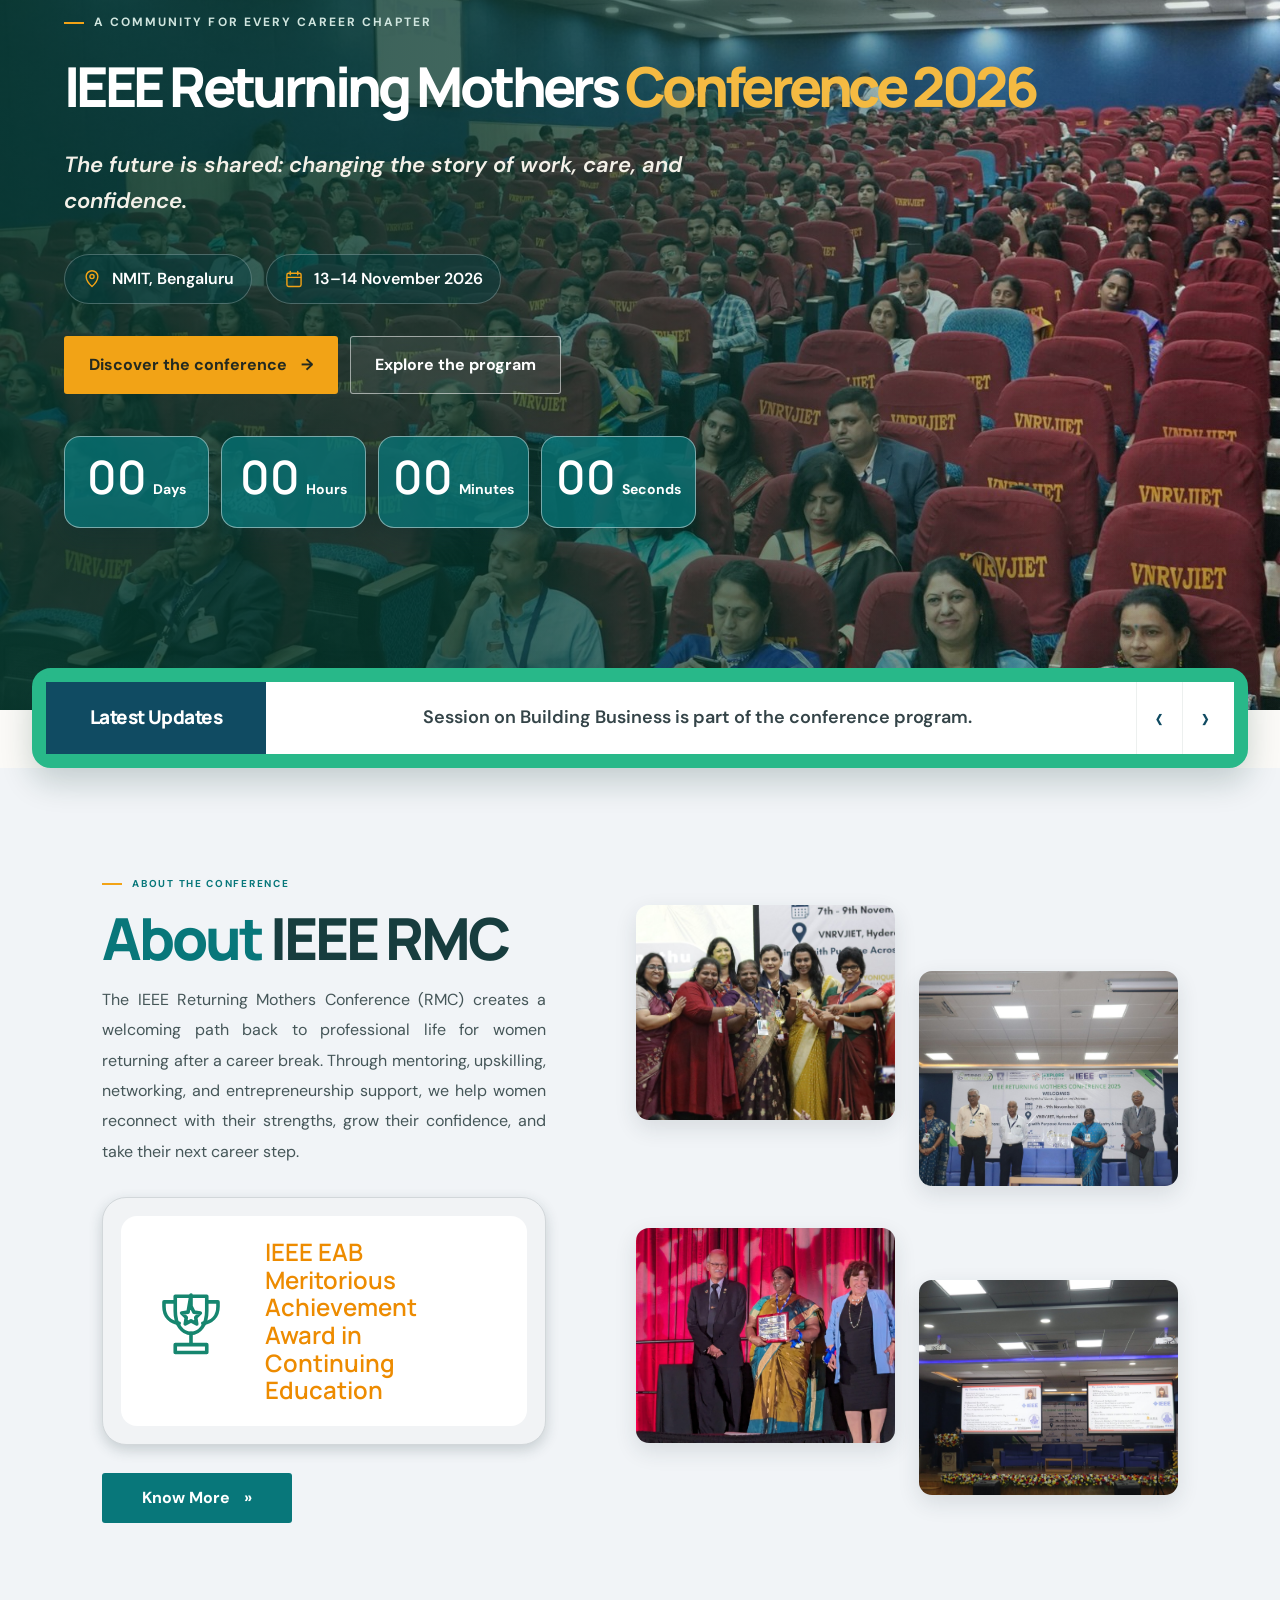
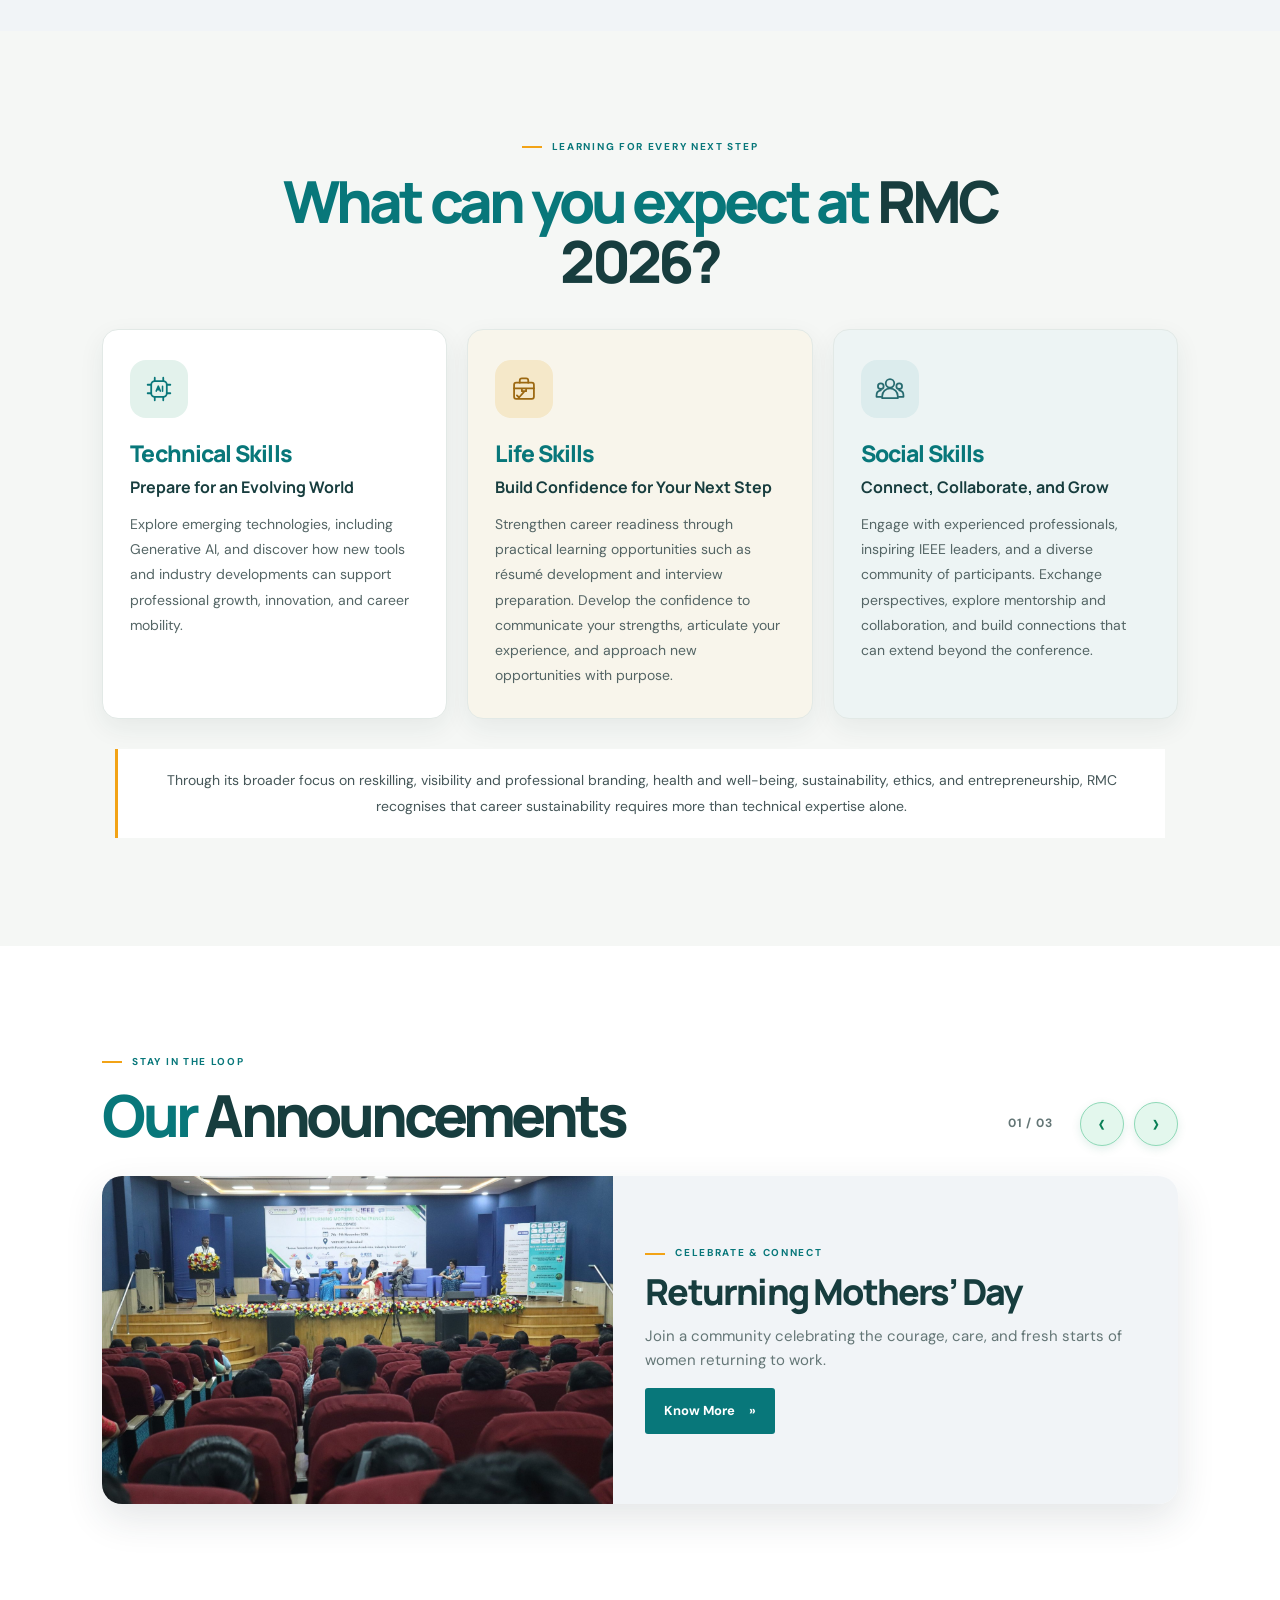
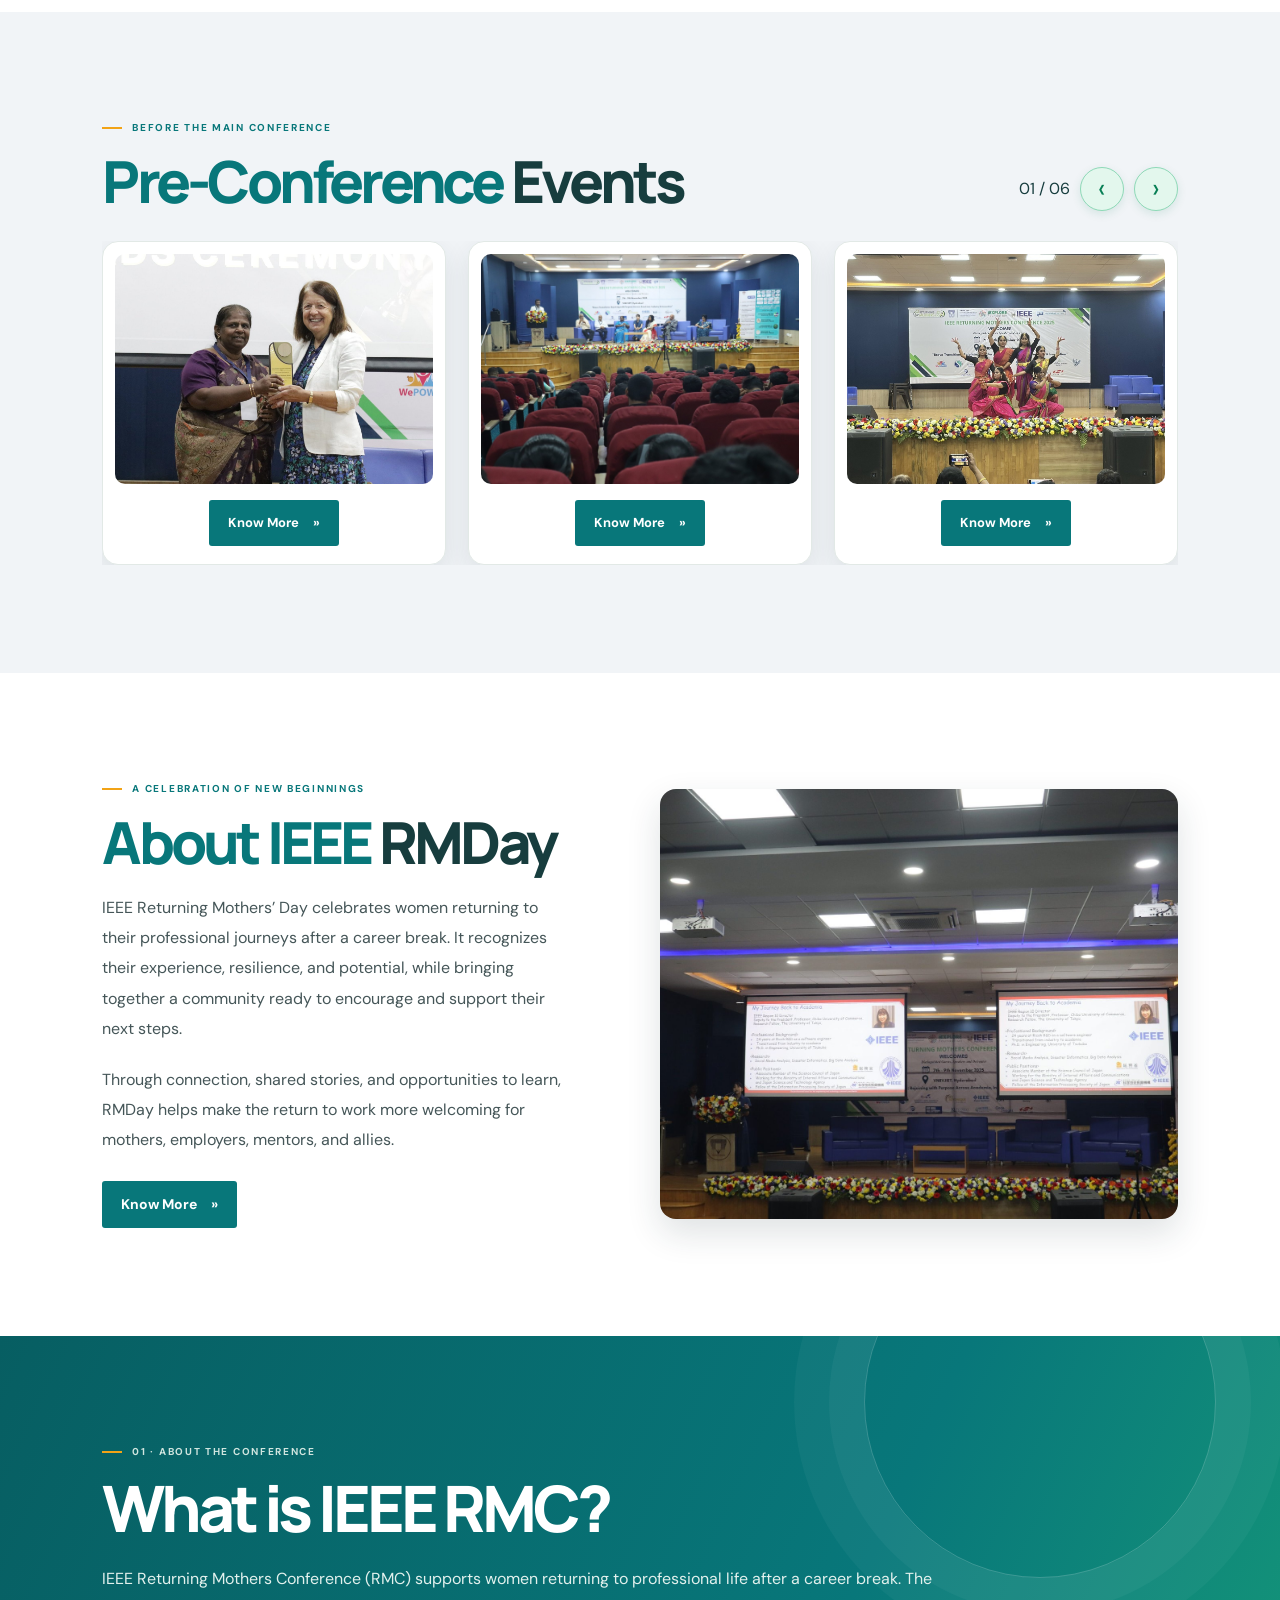
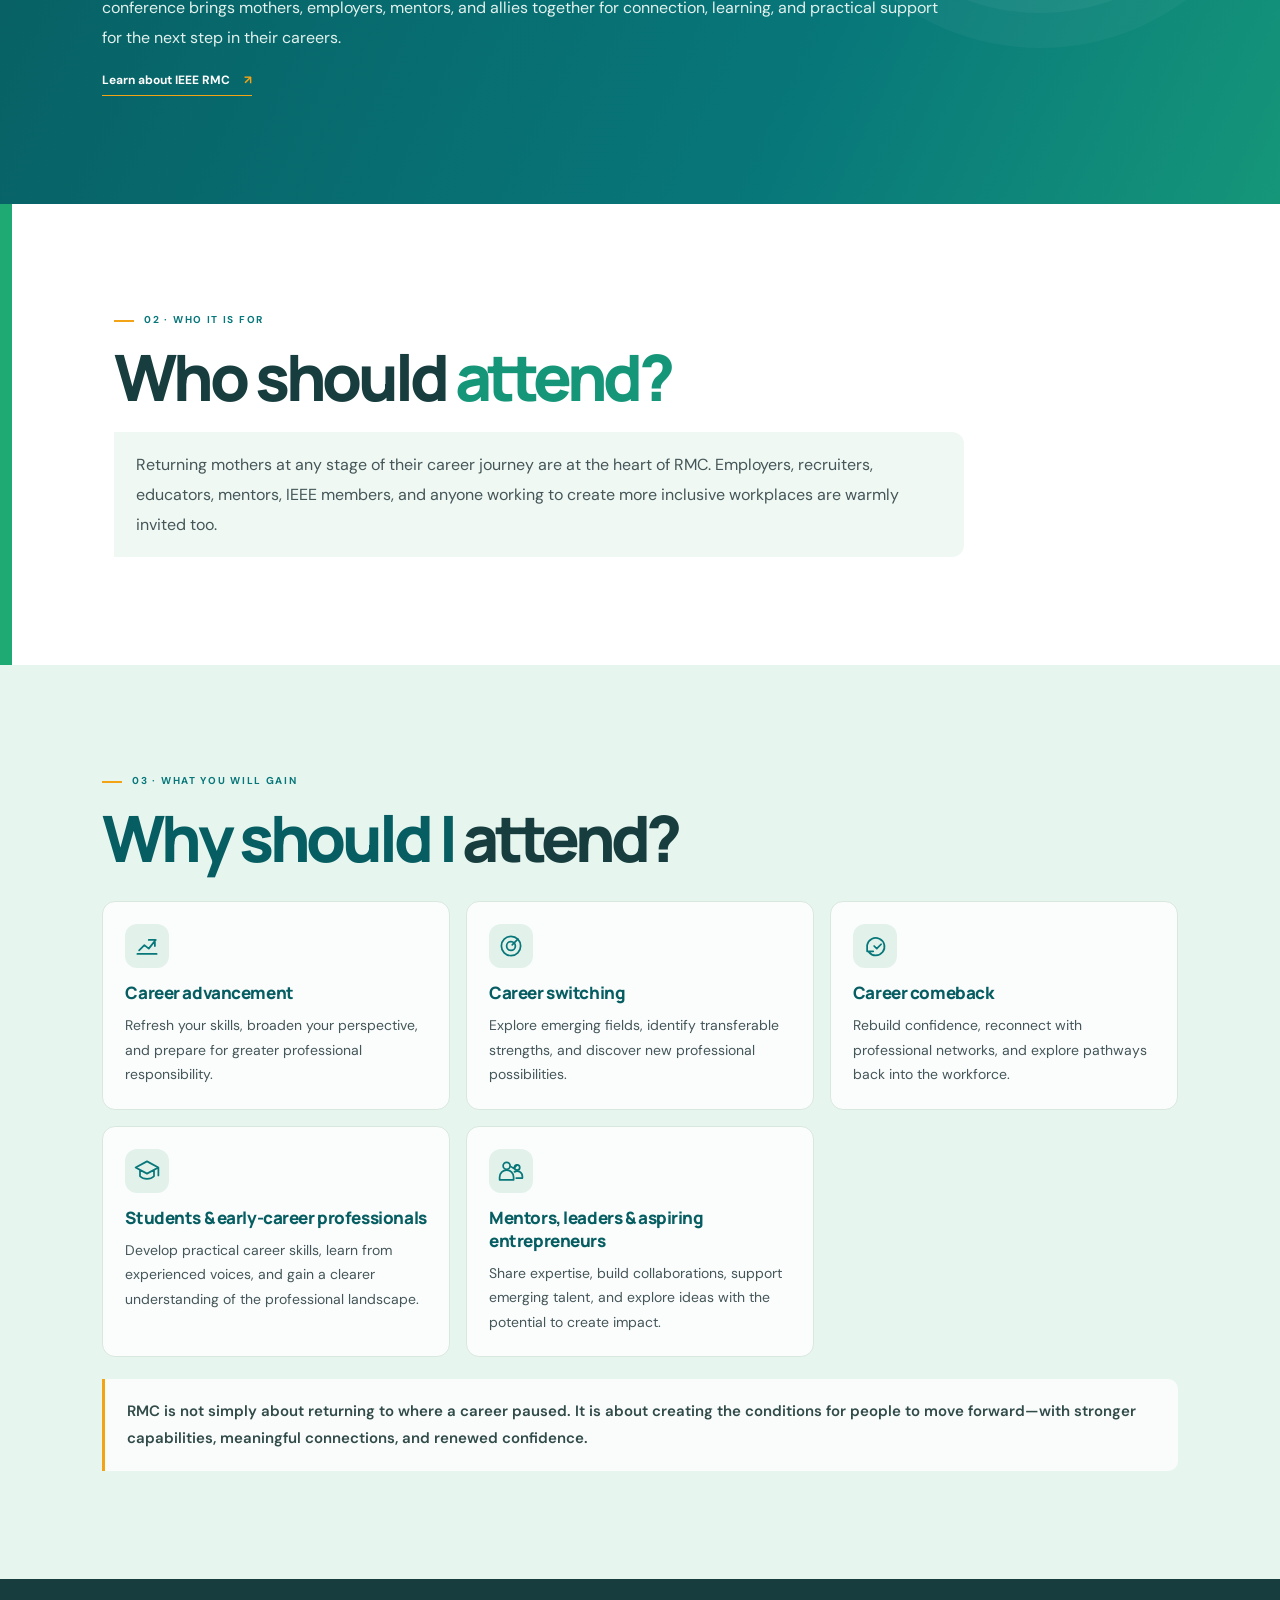
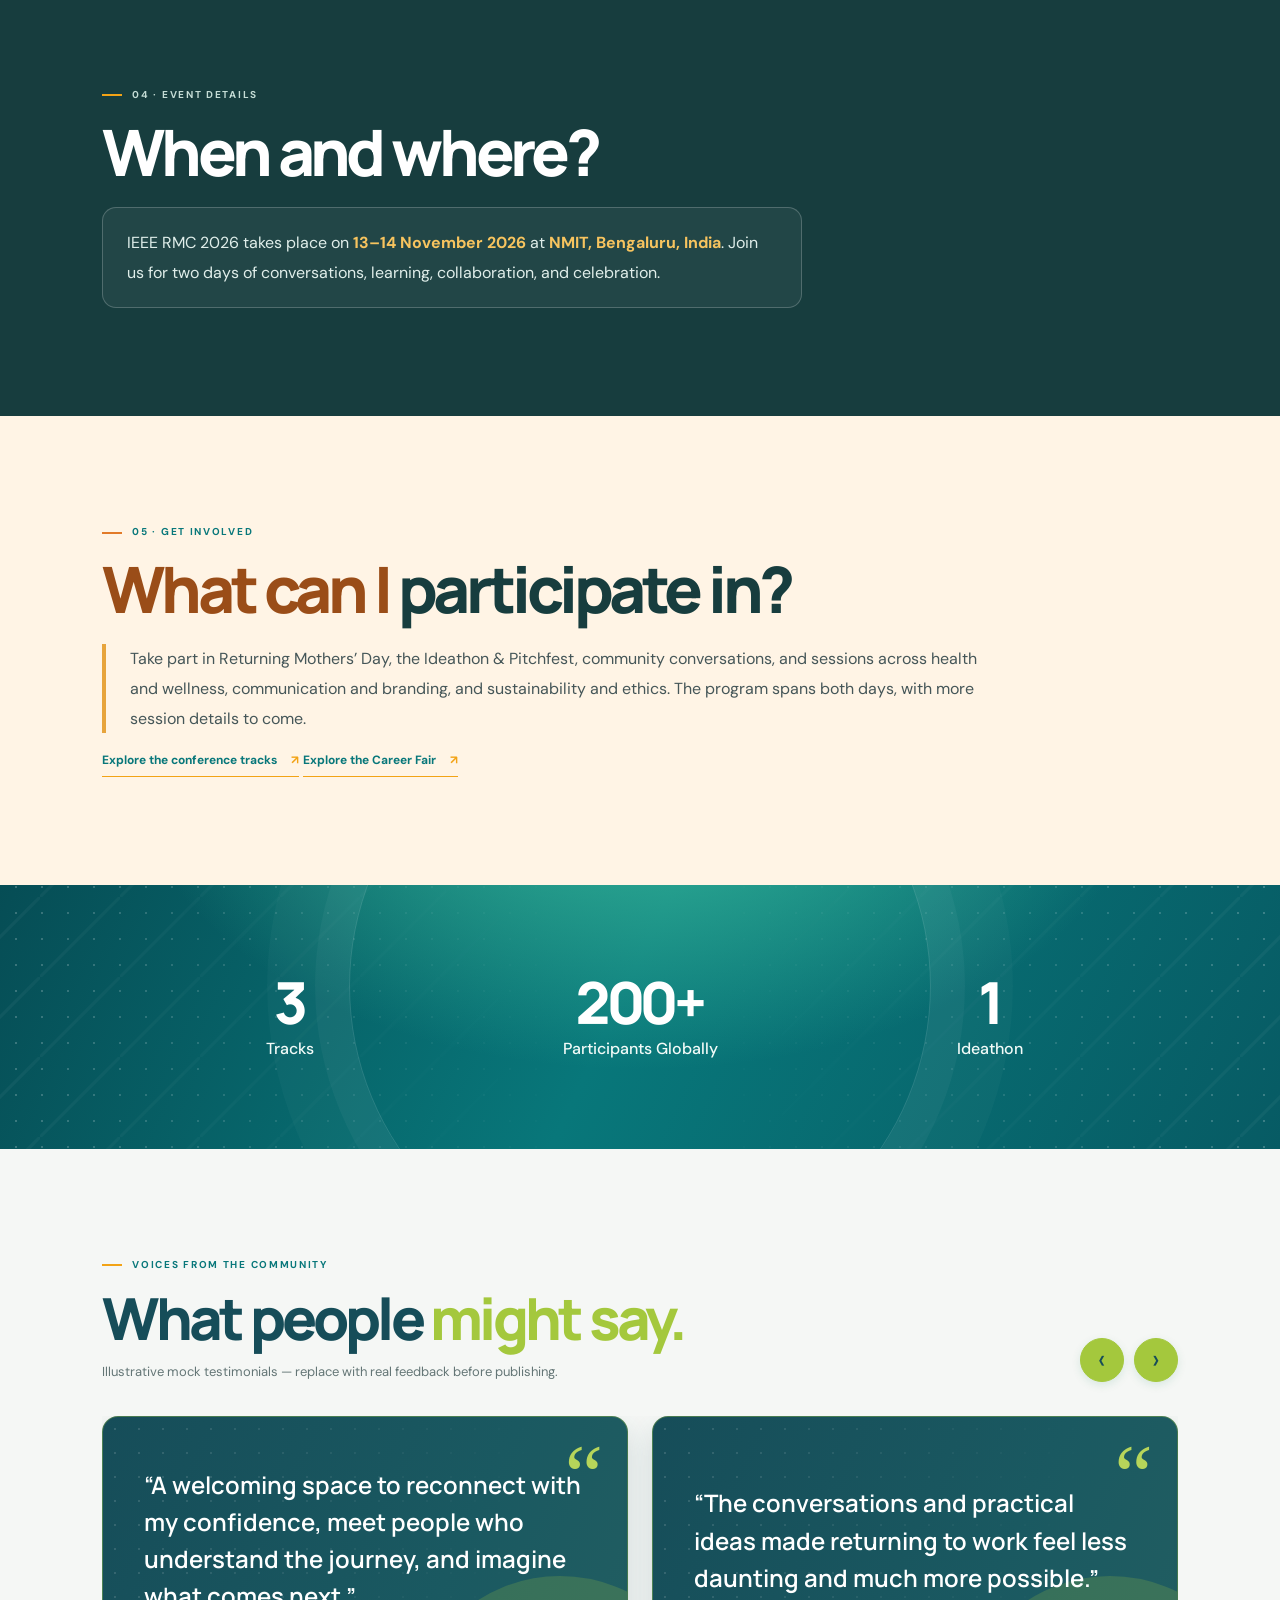
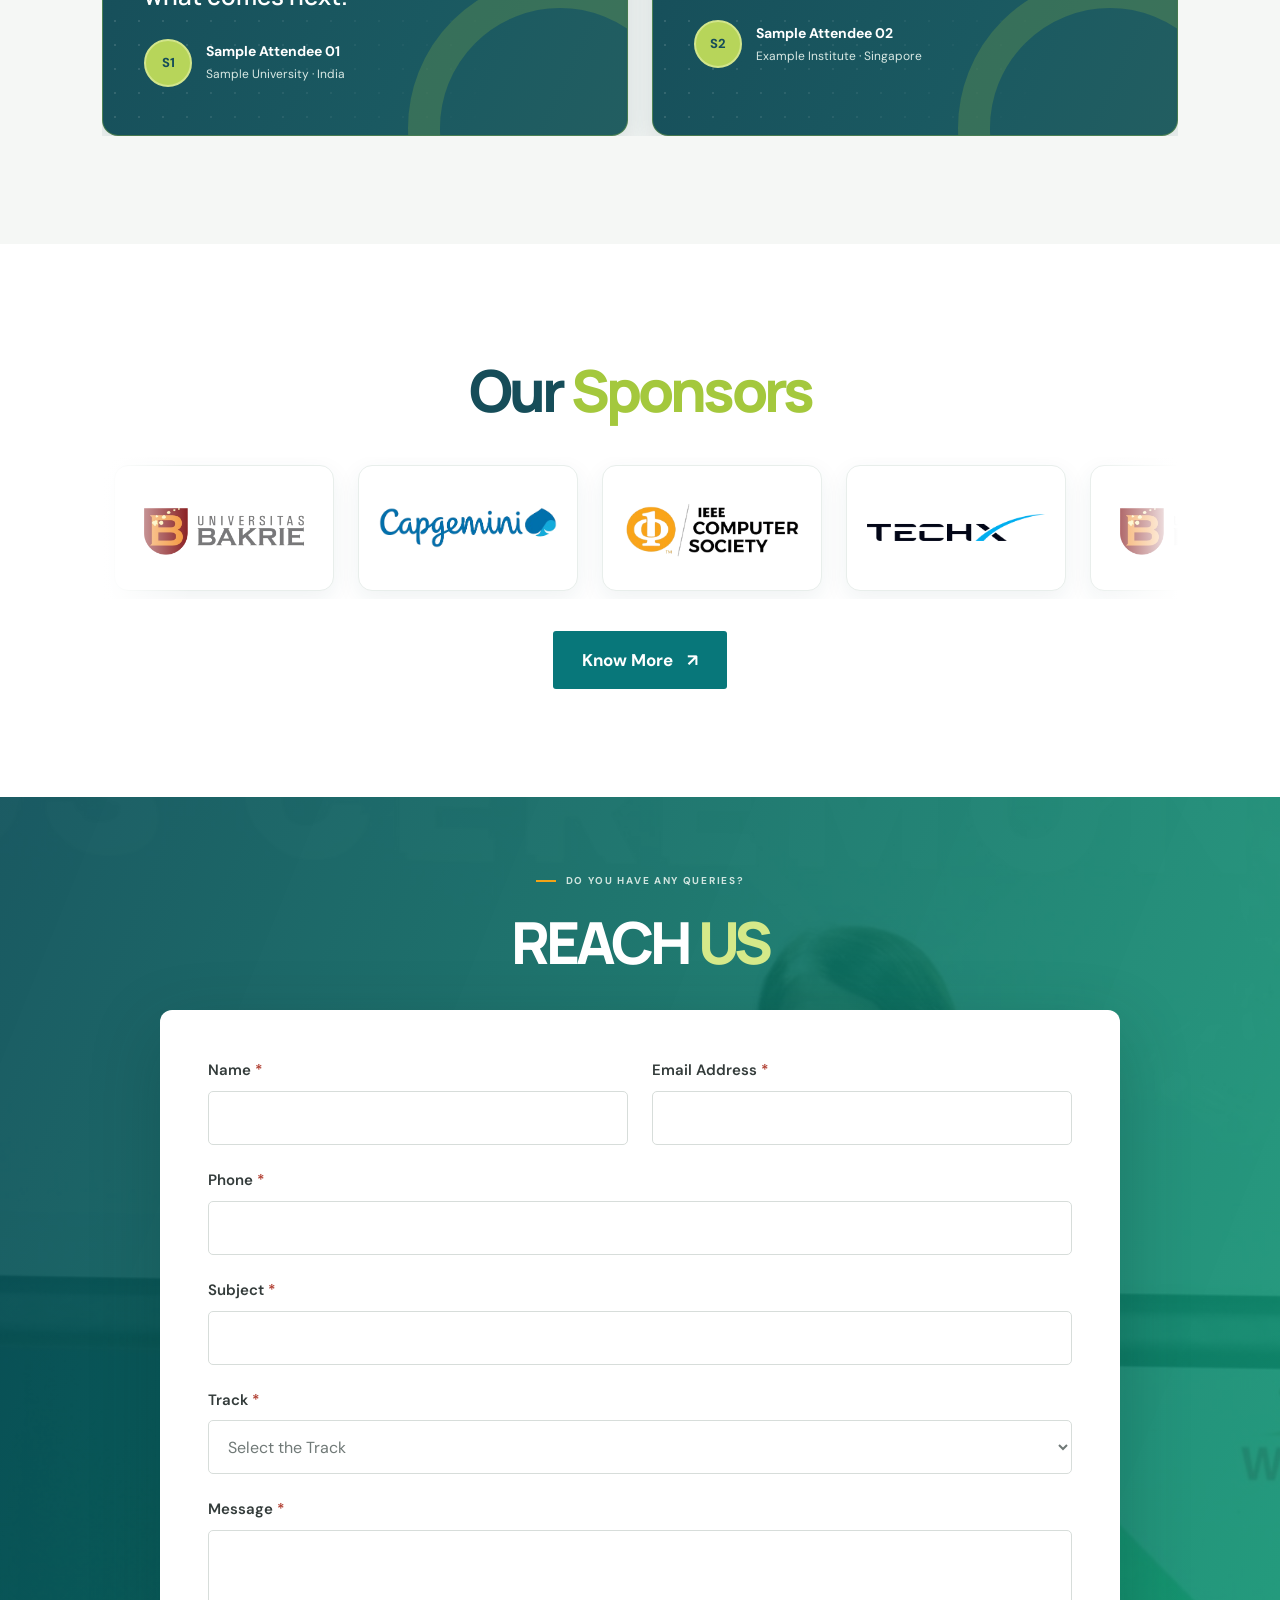
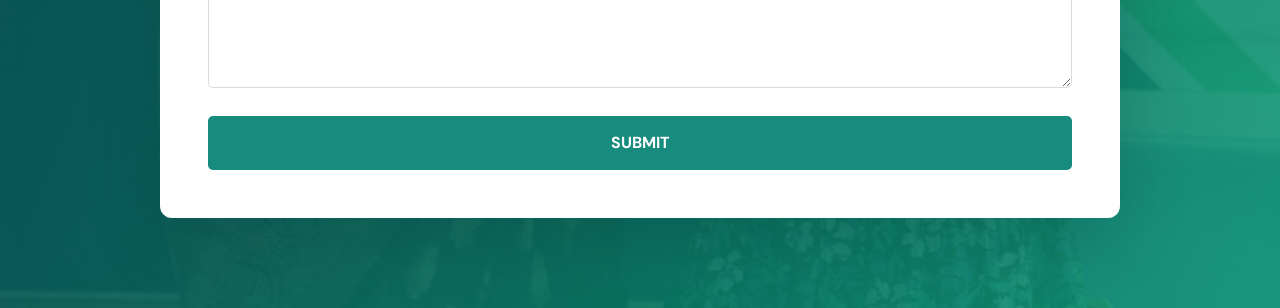
==== commit df9c1594: "Carrer Fair Added" ====
--- a/index.html
+++ b/index.html
@@ -286,6 +286,7 @@
         <h2 id="rmc-question-5">What can I <em>participate in?</em></h2>
         <p class="rmc-question-description">Take part in Returning Mothers’ Day, the Ideathon &amp; Pitchfest, community conversations, and sessions across health and wellness, communication and branding, and sustainability and ethics. The program spans both days, with more session details to come.</p>
         <a class="text-link" href="#tracks">Explore the conference tracks <span aria-hidden="true">↗</span></a>
+        <a class="text-link" href="career-fair.html">Explore the Career Fair <span aria-hidden="true">↗</span></a>
       </section>
       <section class="metrics-section" aria-label="IEEE RMC at a glance">
         <div class="metrics-grid">
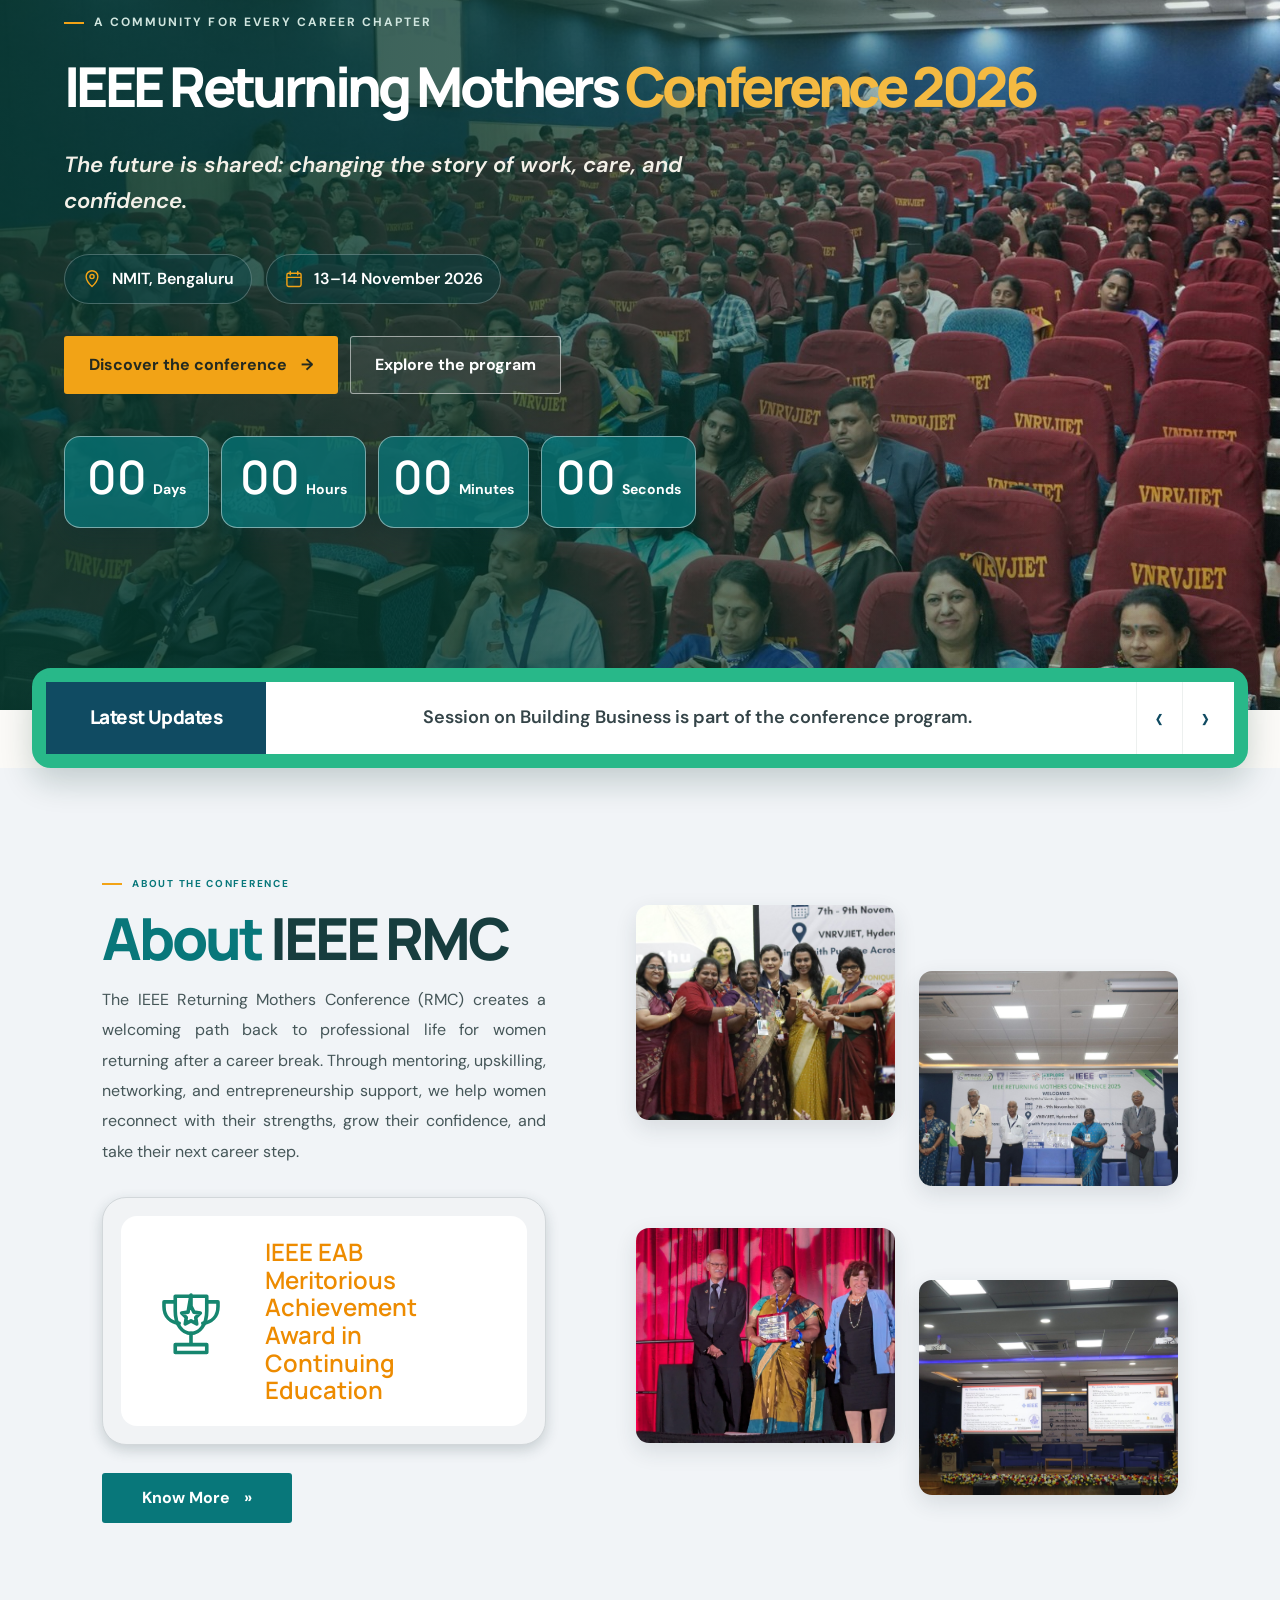
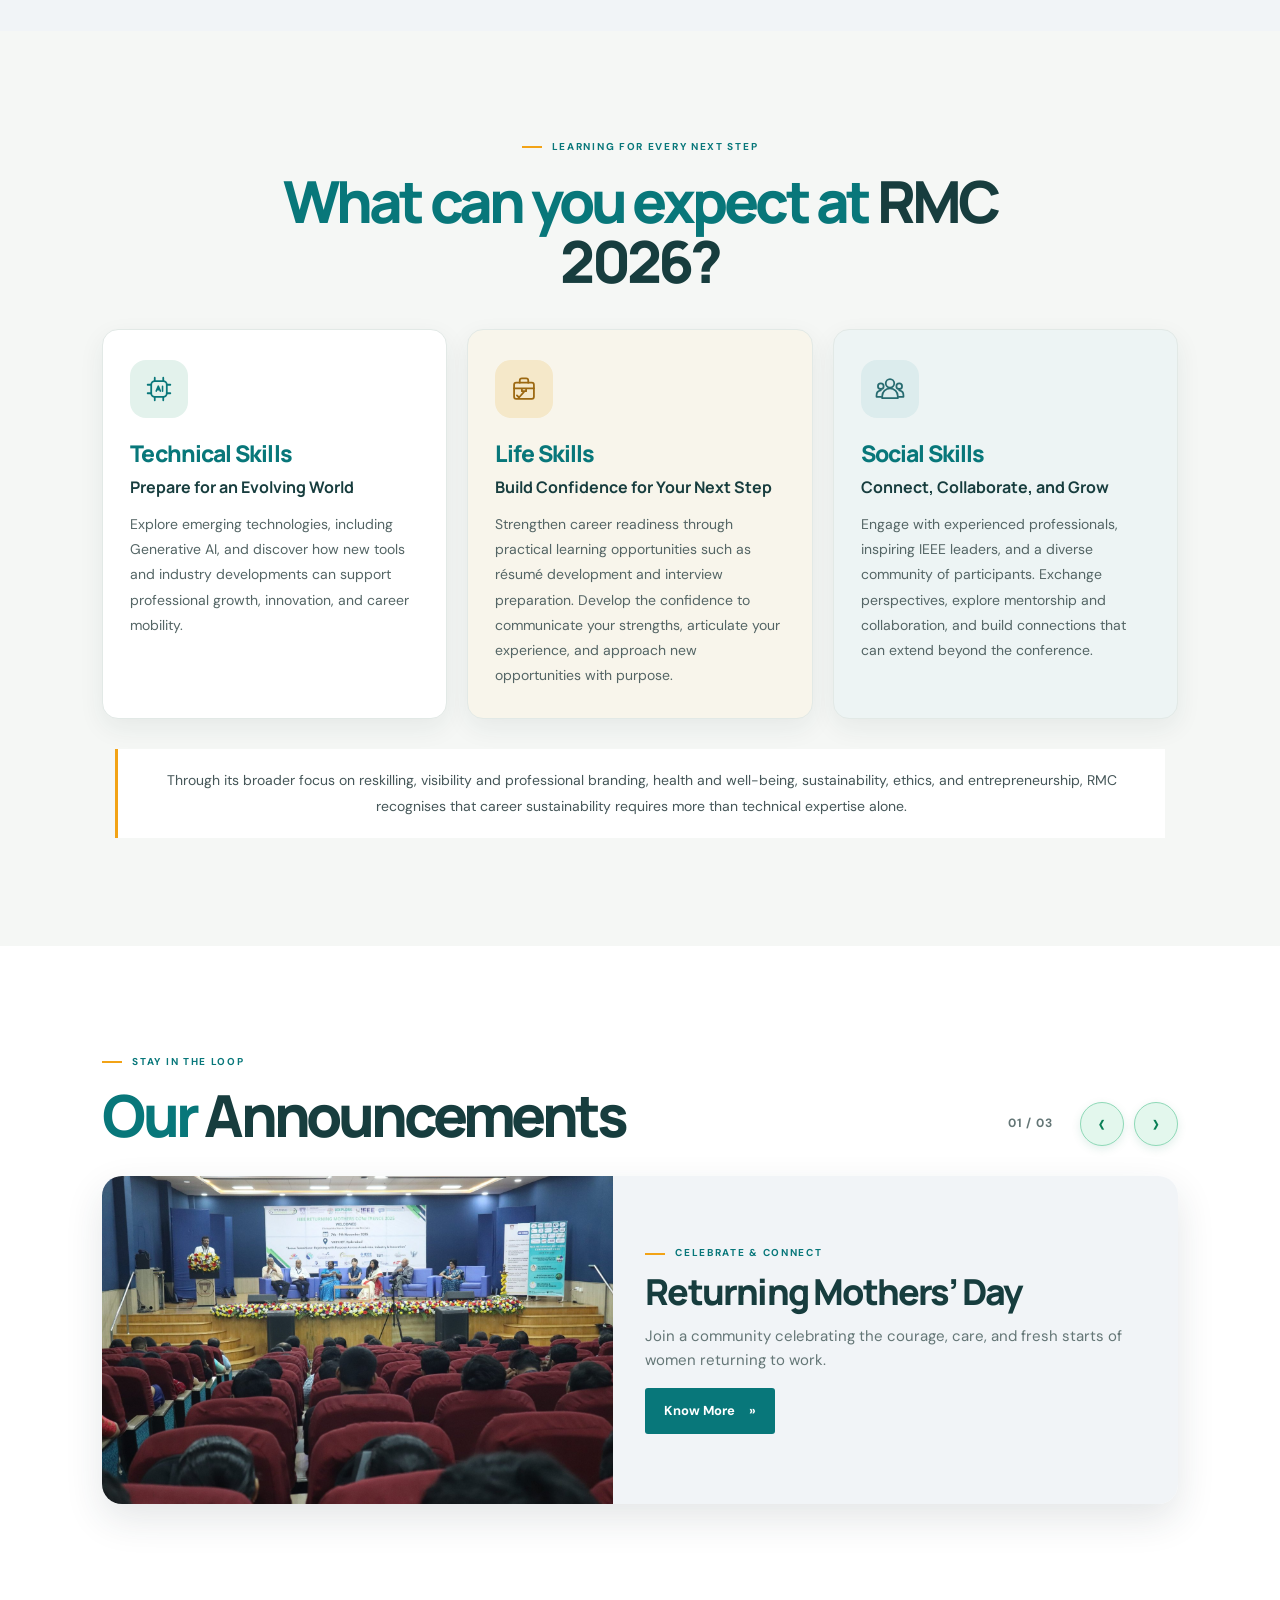
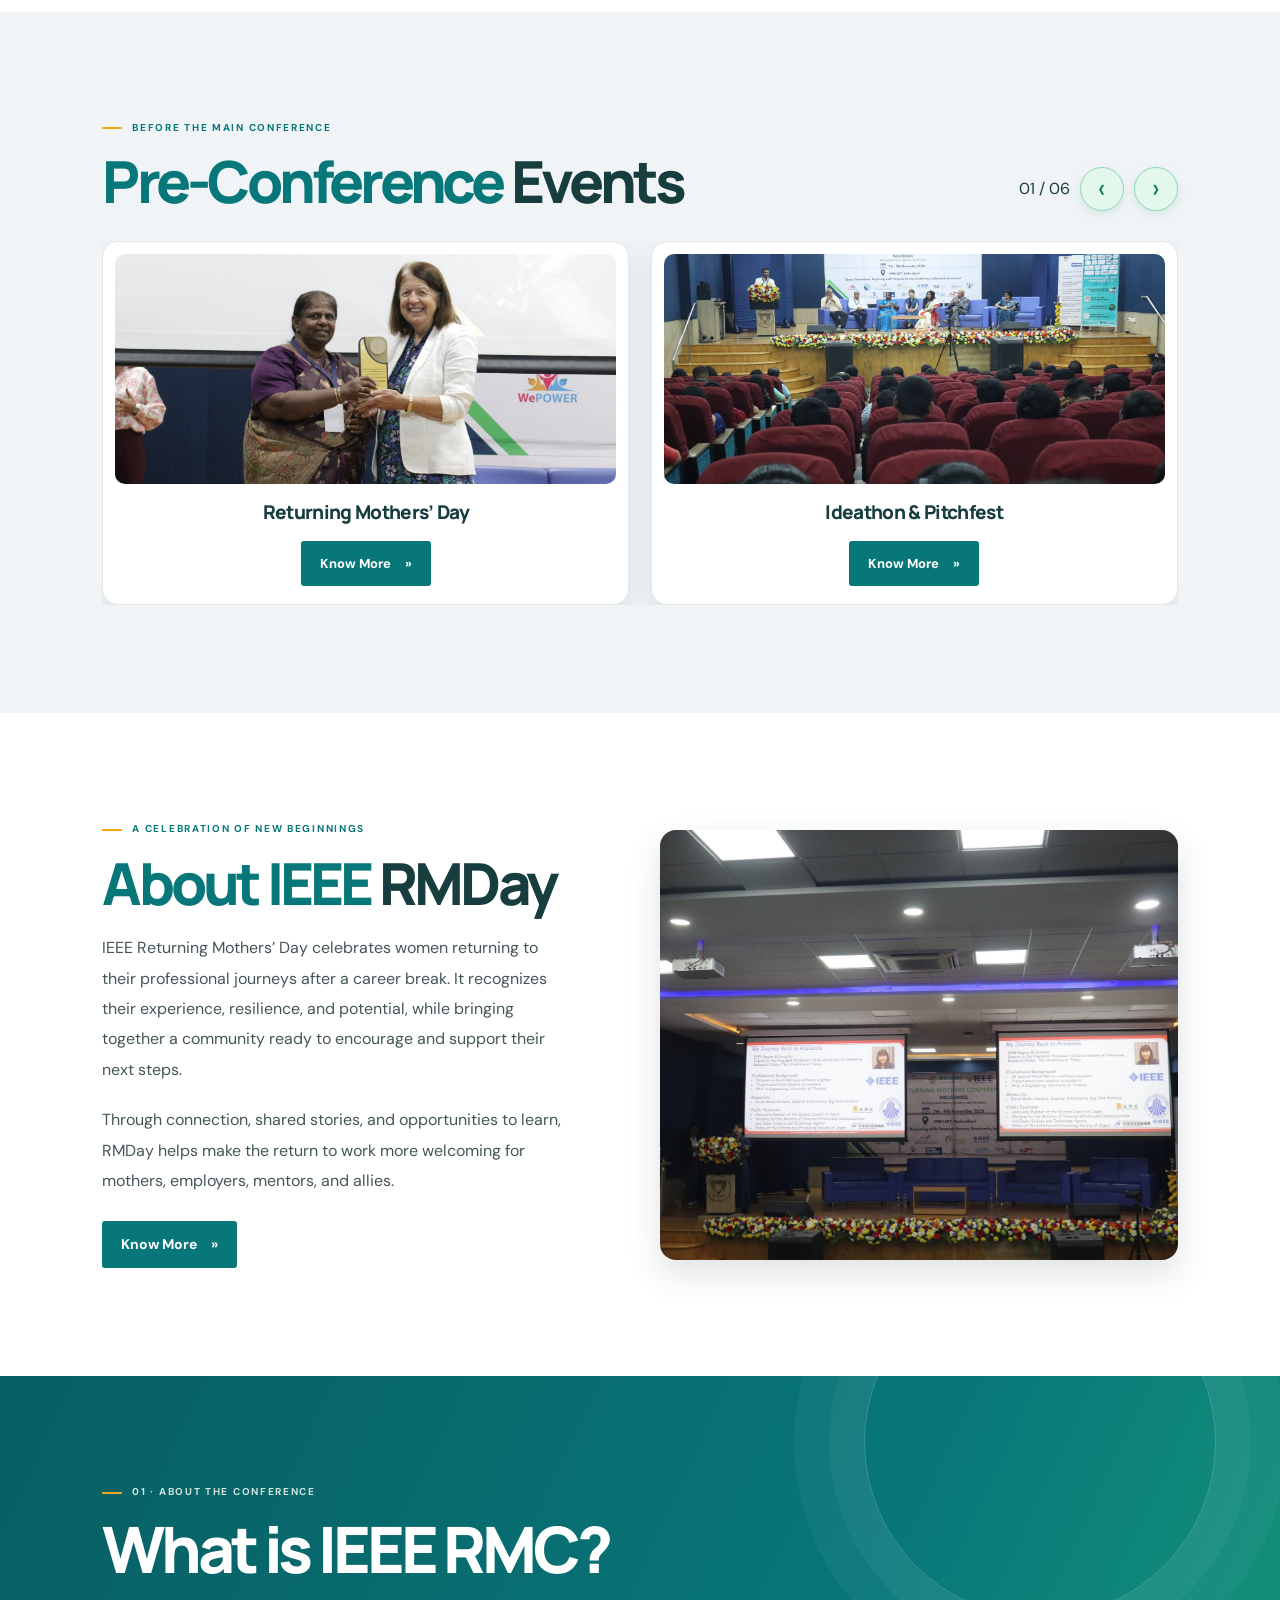
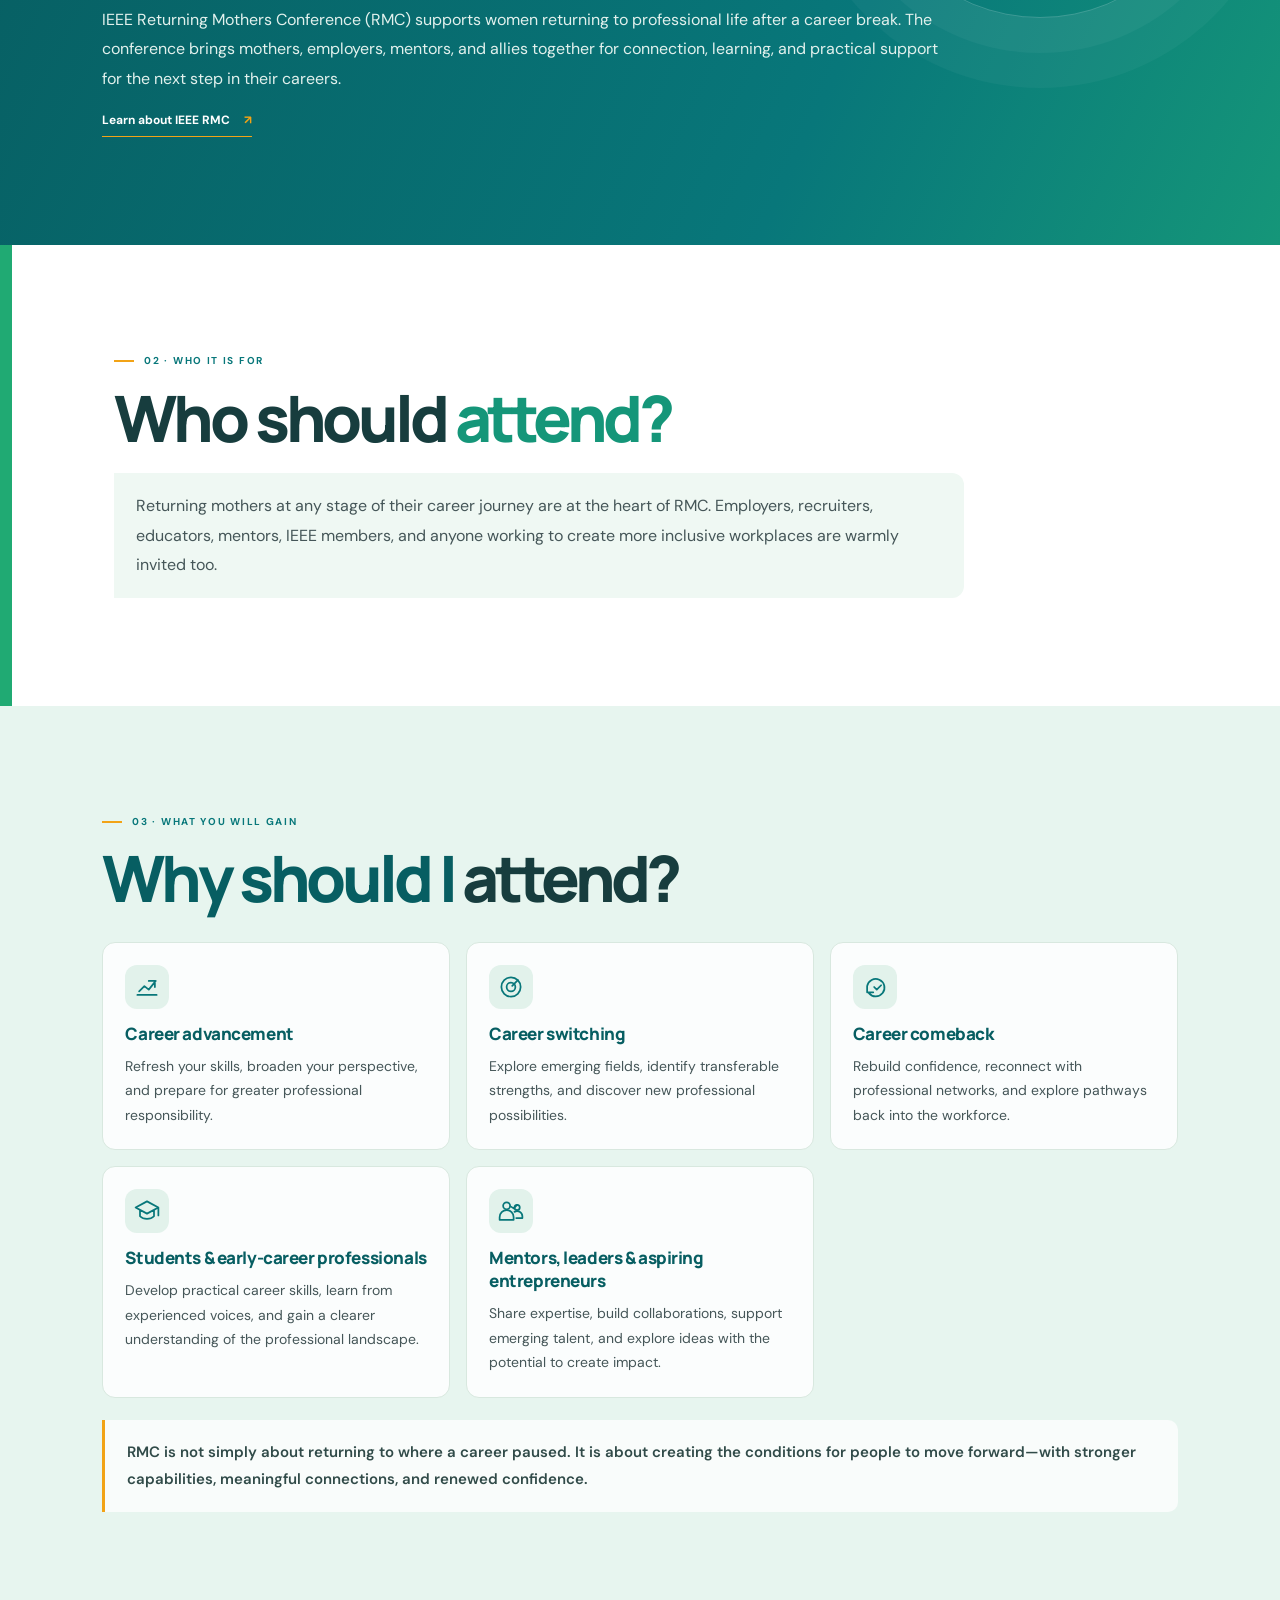
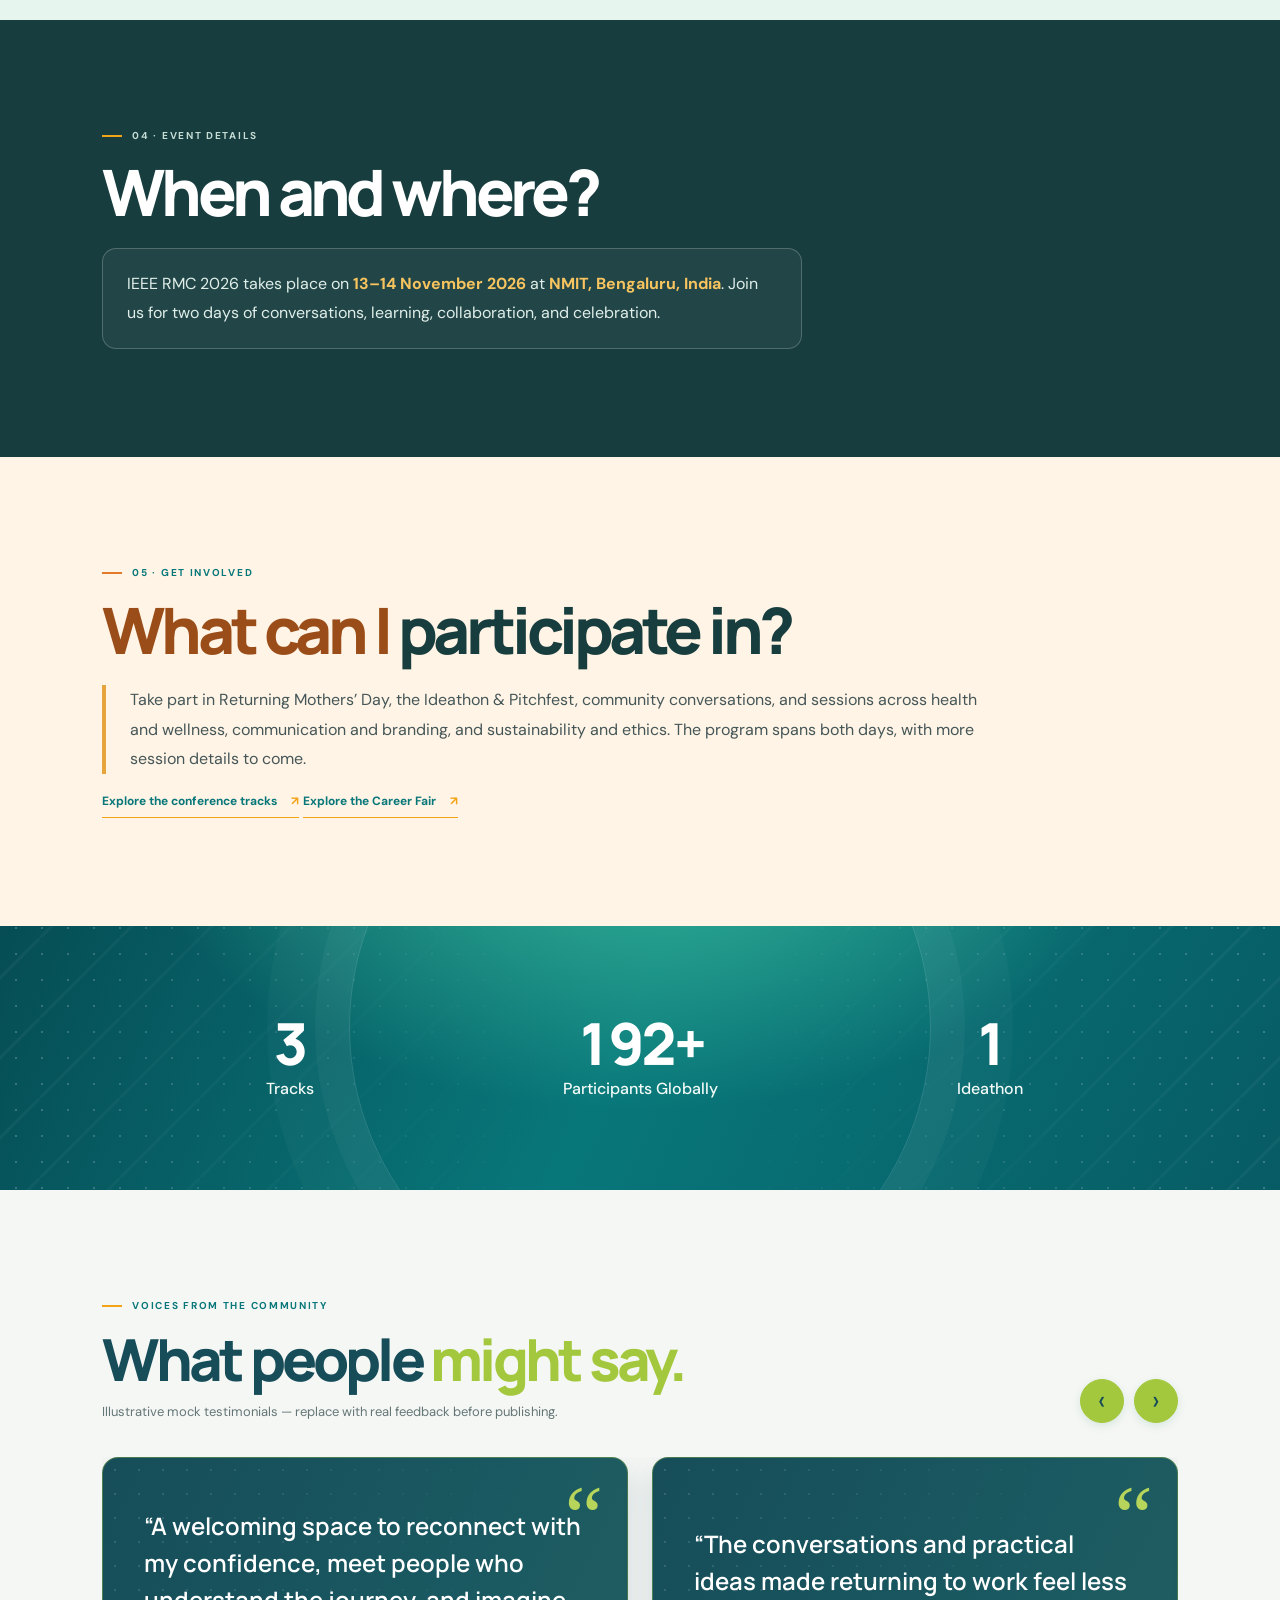
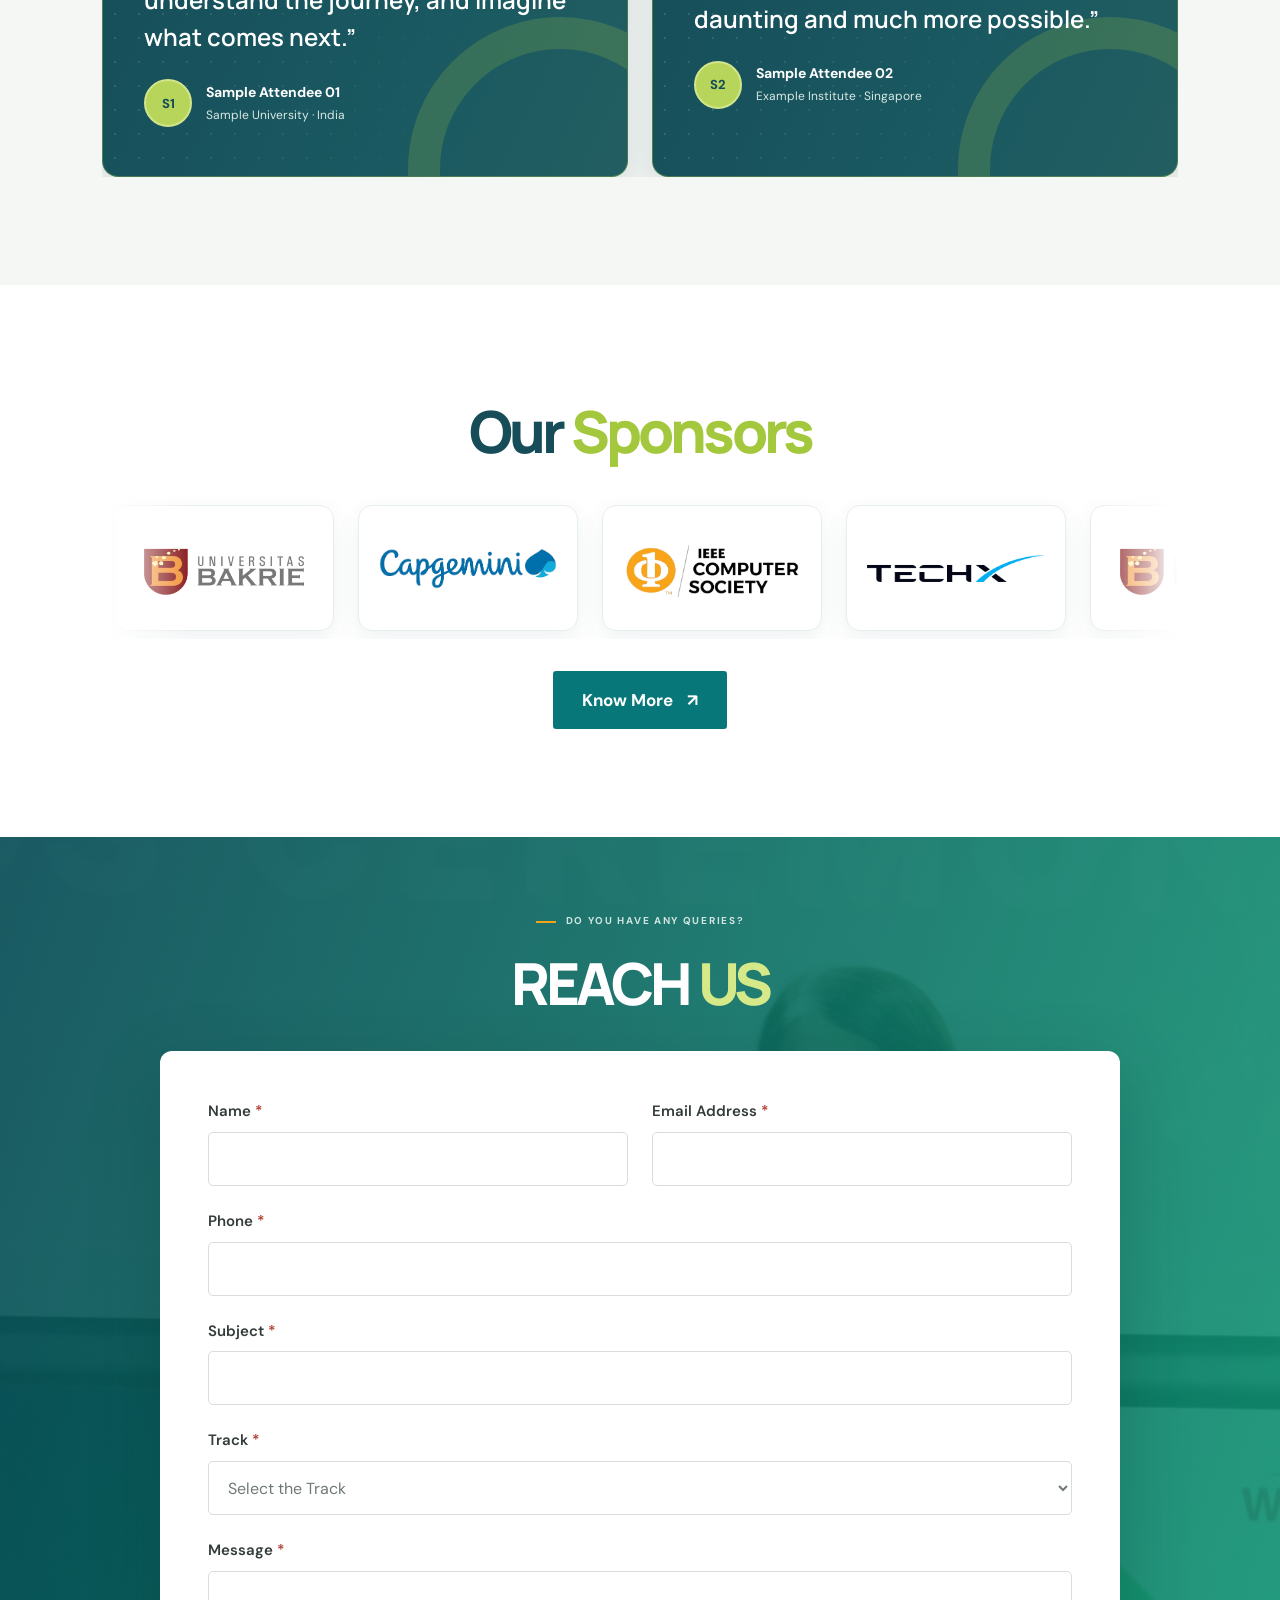
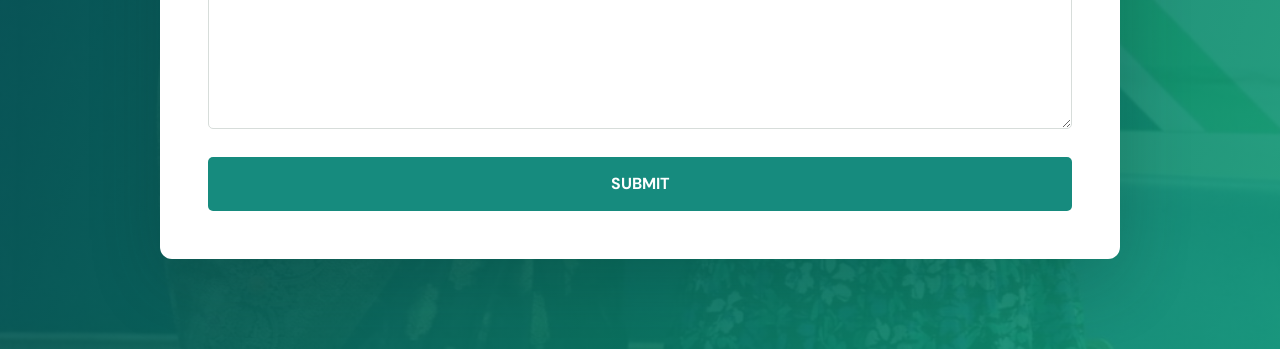
==== commit 6d42a3cf: "Index Carousel changed" ====
--- a/index.html
+++ b/index.html
@@ -187,26 +187,32 @@
           <div class="pre-event-carousel-track">
             <article class="pre-event-card" role="group" aria-roledescription="slide" aria-label="1 of 6">
               <img src="Home%20Page%20Images/Hero%20Originals/IMG_0300.jpg" alt="Conference participants sharing ideas">
+              <h3>Returning Mothers’ Day</h3>
               <a class="button button-teal" href="rmday.html" aria-label="Know more about Returning Mothers’ Day">Know More <span aria-hidden="true">»</span></a>
             </article>
             <article class="pre-event-card" role="group" aria-roledescription="slide" aria-label="2 of 6">
               <img src="Home%20Page%20Images/Hero%20Originals/IMG_0472-1-scaled.jpg" alt="Returning mothers celebrating together">
+              <h3>Ideathon &amp; Pitchfest</h3>
               <a class="button button-teal" href="#ideathon" aria-label="Know more about the Ideathon and Pitchfest">Know More <span aria-hidden="true">»</span></a>
             </article>
             <article class="pre-event-card" role="group" aria-roledescription="slide" aria-label="3 of 6">
               <img src="Home%20Page%20Images/Hero%20Originals/IMG_5854-scaled.jpg" alt="Conference participants attending a session">
+              <h3>Conference Program</h3>
               <a class="button button-teal" href="#program" aria-label="Know more about the conference program">Know More <span aria-hidden="true">»</span></a>
             </article>
             <article class="pre-event-card" role="group" aria-roledescription="slide" aria-label="4 of 6">
               <img src="Home%20Page%20Images/Hero%20Originals/DSC06186-scaled.jpg" alt="Women networking at the conference">
+              <h3>Conference Tracks</h3>
               <a class="button button-teal" href="#tracks" aria-label="Know more about the conference tracks">Know More <span aria-hidden="true">»</span></a>
             </article>
             <article class="pre-event-card" role="group" aria-roledescription="slide" aria-label="5 of 6">
               <img src="Home%20Page%20Images/Hero%20Originals/IMG_0413-scaled.jpg" alt="A conference session in progress">
+              <h3>Featured Speakers</h3>
               <a class="button button-teal" href="#speakers" aria-label="Know more about conference speakers">Know More <span aria-hidden="true">»</span></a>
             </article>
             <article class="pre-event-card" role="group" aria-roledescription="slide" aria-label="6 of 6">
               <img src="Home%20Page%20Images/Hero%20Originals/DSC06164-scaled.jpg" alt="Conference attendees connecting with one another">
+              <h3>Join the Conference</h3>
               <a class="button button-teal" href="#contact" aria-label="Know more about joining the conference">Know More <span aria-hidden="true">»</span></a>
             </article>
           </div>
--- a/styles.css
+++ b/styles.css
@@ -154,8 +154,9 @@
 .pre-events-section { background: #f1f4f7; }
 .pre-event-carousel { overflow: hidden; }
 .pre-event-carousel-track { display: flex; gap: 22px; transition: transform .55s ease; }
-.pre-event-card { display: flex; flex: 0 0 calc((100% - 44px) / 3); flex-direction: column; gap: 16px; padding: 12px 12px 18px; border: 1px solid #e2e9e6; border-radius: 16px; background: #fff; box-shadow: 0 9px 26px rgba(31, 53, 59, .1); }
+.pre-event-card { display: flex; flex: 0 0 calc((100% - 22px) / 2); flex-direction: column; gap: 16px; padding: 12px 12px 18px; border: 1px solid #e2e9e6; border-radius: 16px; background: #fff; box-shadow: 0 9px 26px rgba(31, 53, 59, .1); }
 .pre-event-card > img { width: 100%; height: 230px; border-radius: 10px; object-fit: cover; }
+.pre-event-card > h3 { margin: 0; color: var(--ink); font-family: var(--font-display); font-size: 19px; font-weight: 800; letter-spacing: -.035em; line-height: 1.3; text-align: center; }
 .pre-event-card > .button { align-self: center; min-height: 42px; font-size: 13px; }
 .pre-event-card[aria-hidden="true"] { pointer-events: none; }
 .pre-event-card > .button:focus-visible { outline: 3px solid var(--gold); outline-offset: 3px; }
@@ -415,6 +416,7 @@
   .pre-event-carousel-track { gap: 18px; }
   .pre-event-card { flex-basis: calc((100% - 18px) / 2); }
   .pre-event-card > img { height: 205px; }
+  .pre-event-card > h3 { font-size: 17px; }
   .announcement-card-copy { padding: 18px; }
   .announcement-card-copy h3 { font-size: 28px; }
   .announcement-card-copy > p:not(.eyebrow) { margin: 8px 0 12px; font-size: 13px; line-height: 1.5; }
@@ -541,6 +543,7 @@
   .pre-event-carousel-track { gap: 14px; }
   .pre-event-card { flex-basis: 100%; gap: 13px; padding: 10px 10px 15px; }
   .pre-event-card > img { height: 190px; }
+  .pre-event-card > h3 { font-size: 17px; }
   .section-pad { padding: 72px 22px; }
   .intro-section { gap: 41px; }
   .intro-photo { width: calc(100% - 13px); min-height: 345px; }
